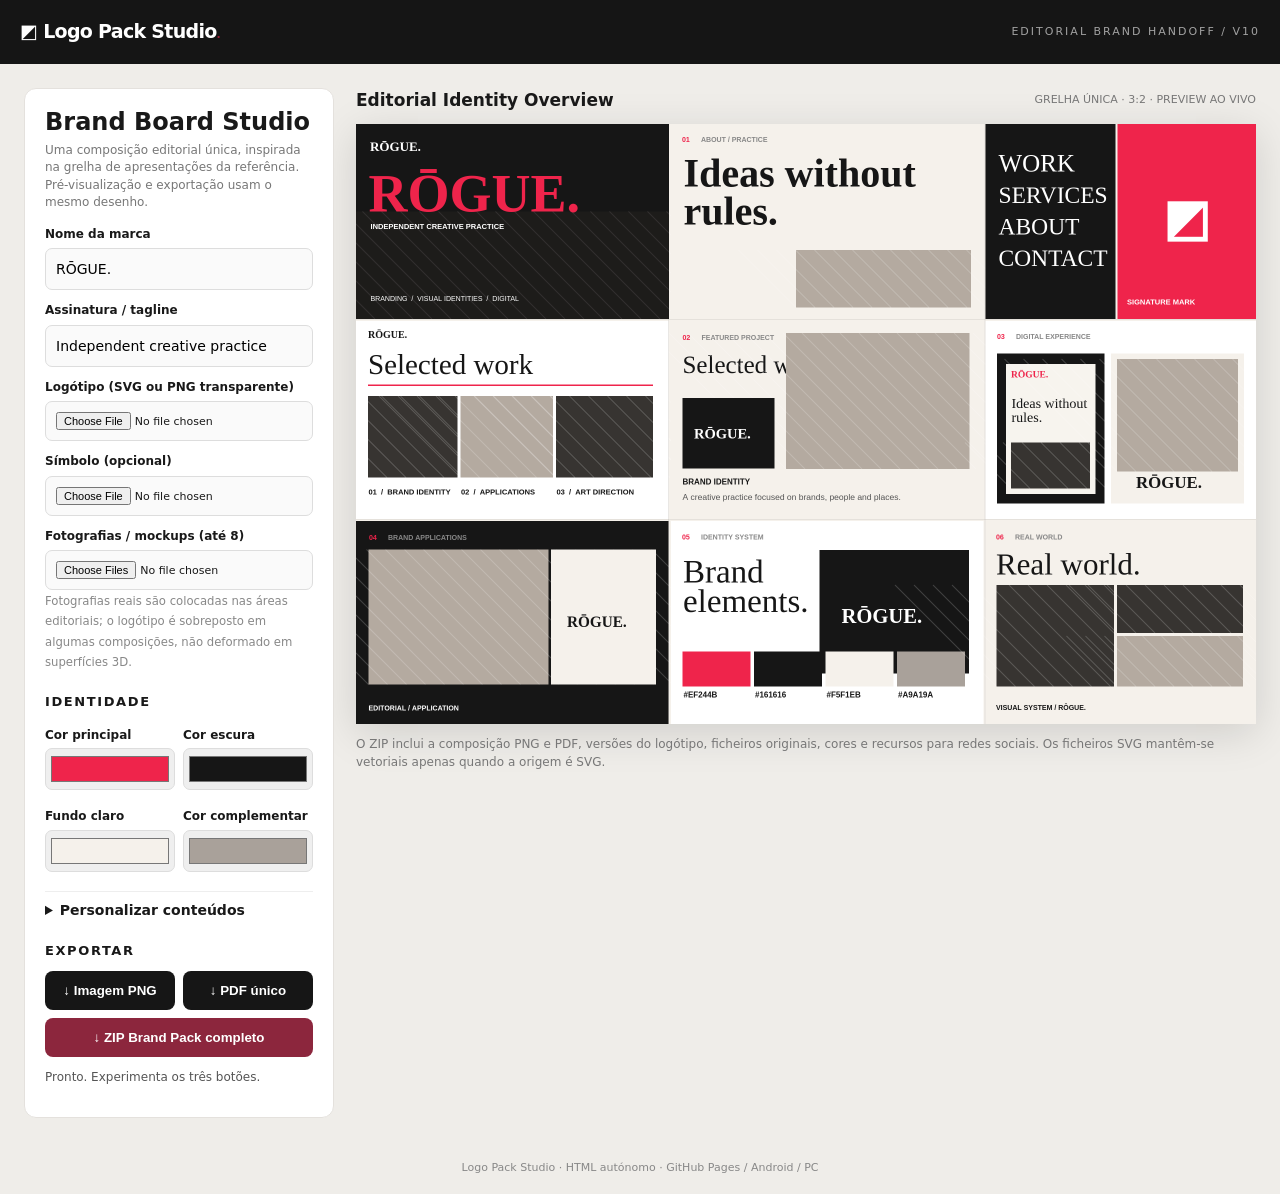
==== index.html @ f931da55 "Add files via upload" ====
<!doctype html><html lang="pt"><head><meta charset="utf-8"><meta name="viewport" content="width=device-width,initial-scale=1"><meta name="theme-color" content="#161616"><title>Logo Pack Studio — Editorial Brand Board</title><style>
:root{--accent:#ef244b;--paper:#f5f1eb;--ink:#161616}*{box-sizing:border-box}body{margin:0;background:#efede9;color:#191919;font:14px/1.45 system-ui,-apple-system,Segoe UI,sans-serif}header{background:#151515;color:#fff;padding:18px max(20px,calc((100vw - 1440px)/2));display:flex;align-items:center;justify-content:space-between;gap:10px}header strong{font-size:19px;letter-spacing:-.7px}header span{font-size:11px;opacity:.6;letter-spacing:2px}main{max-width:1440px;margin:auto;padding:24px;display:grid;grid-template-columns:310px minmax(0,1fr);gap:22px}aside{background:#fff;border:1px solid #e4e1dd;border-radius:12px;padding:20px;align-self:start;position:sticky;top:16px}h1{font-size:24px;line-height:1.1;margin:0 0 7px}h2{font-size:13px;text-transform:uppercase;letter-spacing:1.6px;margin:22px 0 10px}p{color:#777;margin:0 0 14px;font-size:12px}label{display:block;font-size:12px;font-weight:700;margin:12px 0 5px}input[type=text],select,input[type=file]{width:100%;padding:10px;border:1px solid #ddd;border-radius:7px;background:#fafafa;font:inherit}input[type=color]{height:42px;width:100%;padding:3px;border:1px solid #ddd;border-radius:7px}input[type=file]{font-size:11px}button{cursor:pointer;border:0;border-radius:8px;padding:12px 14px;background:#161616;color:#fff;font-weight:700}button:hover{opacity:.87}button:disabled{opacity:.45;cursor:wait}.actions{display:grid;grid-template-columns:1fr 1fr;gap:8px}.actions button:last-child{grid-column:span 2;background:#8c263d}.preview-top{display:flex;justify-content:space-between;align-items:center;margin-bottom:12px;gap:10px}.preview-top strong{font-size:17px}.preview-top span{font-size:11px;color:#777}.board-shell{background:white;box-shadow:0 9px 40px #0002;overflow:hidden}canvas{display:block;width:100%;height:auto}#status{min-height:28px;font-size:12px;margin-top:12px;color:#555}small{color:#888}details{border-top:1px solid #eee;margin-top:14px;padding-top:8px}summary{cursor:pointer;font-weight:700}.color-grid{display:grid;grid-template-columns:1fr 1fr;gap:8px}.color-grid label{margin-top:5px}.color-grid input{margin-top:4px}footer{padding:18px;text-align:center;color:#888;font-size:11px}@media(max-width:950px){main{display:block;padding:12px}aside{position:static;margin-bottom:18px}.preview-top{flex-wrap:wrap}header{padding:15px}}
</style></head><body><header><strong>◩ Logo Pack Studio<span style="color:#ef244b">.</span></strong><span>EDITORIAL BRAND HANDOFF / V10</span></header><main><aside><h1>Brand Board Studio</h1><p>Uma composição editorial única, inspirada na grelha de apresentações da referência. Pré-visualização e exportação usam o mesmo desenho.</p><label>Nome da marca</label><input id="brand" type="text" value="RŌGUE."><label>Assinatura / tagline</label><input id="tagline" type="text" value="Independent creative practice"><label>Logótipo (SVG ou PNG transparente)</label><input id="logo" type="file" accept="image/png,image/webp,image/jpeg,image/svg+xml"><label>Símbolo (opcional)</label><input id="symbol" type="file" accept="image/png,image/webp,image/jpeg,image/svg+xml"><label>Fotografias / mockups (até 8)</label><input id="photos" type="file" accept="image/*" multiple><small>Fotografias reais são colocadas nas áreas editoriais; o logótipo é sobreposto em algumas composições, não deformado em superfícies 3D.</small><h2>Identidade</h2><div class="color-grid"><label>Cor principal<input id="accent" type="color" value="#ef244b"></label><label>Cor escura<input id="dark" type="color" value="#161616"></label><label>Fundo claro<input id="light" type="color" value="#f5f1eb"></label><label>Cor complementar<input id="second" type="color" value="#a9a19a"></label></div><details><summary>Personalizar conteúdos</summary><label>Título editorial</label><input id="headline" type="text" value="Ideas without rules."><label>Descrição</label><input id="description" type="text" value="A creative practice focused on brands, people and places."><label>Projeto de destaque</label><input id="project" type="text" value="Selected work"><label>Formato da imagem</label><select id="resolution"><option value="2400">2400 × 1600 px</option><option value="3600">3600 × 2400 px</option><option value="1200">1200 × 800 px</option></select></details><h2>Exportar</h2><div class="actions"><button id="png">↓ Imagem PNG</button><button id="pdf">↓ PDF único</button><button id="zip">↓ ZIP Brand Pack completo</button></div><div id="status" role="status" aria-live="polite">Pronto. Experimenta os três botões.</div></aside><section><div class="preview-top"><strong>Editorial Identity Overview</strong><span>GRELHA ÚNICA · 3:2 · PREVIEW AO VIVO</span></div><div class="board-shell"><canvas id="board" width="1800" height="1200"></canvas></div><p style="margin-top:12px">O ZIP inclui a composição PNG e PDF, versões do logótipo, ficheiros originais, cores e recursos para redes sociais. Os ficheiros SVG mantêm-se vetoriais apenas quando a origem é SVG.</p></section></main><footer>Logo Pack Studio · HTML autónomo · GitHub Pages / Android / PC</footer><script>
'use strict';const $=id=>document.getElementById(id),c=$('board'),ctx=c.getContext('2d');let logo=null,symbol=null,photos=[],originalFiles={};let renderBusy=false;const W=1800,H=1200;const text=(s,x,y,size=24,color='#111',font='Arial',weight='normal',align='left')=>{ctx.fillStyle=color;ctx.textAlign=align;ctx.font=`${weight} ${size}px ${font}`;ctx.fillText(String(s),x,y)};const rect=(x,y,w,h,color)=>{ctx.fillStyle=color;ctx.fillRect(x,y,w,h)};function imageContain(img,x,y,w,h,pad=0){if(!img)return;const r=Math.min((w-2*pad)/img.width,(h-2*pad)/img.height);const iw=img.width*r,ih=img.height*r;ctx.drawImage(img,x+(w-iw)/2,y+(h-ih)/2,iw,ih)}function imageCover(img,x,y,w,h){if(!img)return;ctx.save();ctx.beginPath();ctx.rect(x,y,w,h);ctx.clip();let r=Math.max(w/img.width,h/img.height),iw=img.width*r,ih=img.height*r;ctx.drawImage(img,x+(w-iw)/2,y+(h-ih)/2,iw,ih);ctx.restore()}function photo(n,x,y,w,h){let img=photos[n%Math.max(1,photos.length)];if(img){imageCover(img,x,y,w,h)}else{rect(x,y,w,h,n%2?'#b4aaa0':'#373431');ctx.strokeStyle='#ffffff30';ctx.lineWidth=2;for(let i=-h;i<w+h;i+=38){ctx.beginPath();ctx.moveTo(x+i,y);ctx.lineTo(x+i+h,y+h);ctx.stroke()}}}function wrap(s,x,y,max,sz,line=1.02,limit=3,color='#111',font='Georgia',weight='normal'){ctx.font=`${weight} ${sz}px ${font}`;let words=s.split(/\s+/),lines=[],cur='';for(let word of words){if(ctx.measureText(cur+' '+word).width>max&&cur){lines.push(cur);cur=word}else cur+=(cur?' ':'')+word}if(cur)lines.push(cur);lines.slice(0,limit).forEach((l,i)=>text(l,x,y+i*sz*line,sz,color,font,weight));return Math.min(limit,lines.length)*sz*line}function brandLogo(x,y,w,h,onDark=false){if(logo)imageContain(logo,x,y,w,h,10);else text($('brand').value||'BRAND.',x+18,y+h*.63,Math.min(76,w/6),onDark?'#fff':$('dark').value,'Georgia','bold')}function mark(x,y,w,h){if(symbol)imageContain(symbol,x,y,w,h,8);else if(logo)imageContain(logo,x,y,w,h,8);else text('◩',x+w/2,y+h*.7,100,'#fff','Georgia','bold','center')}function sectionTitle(n,label,x,y){text(n,x,y,14,$('accent').value,'Arial','bold');text(label,x+38,y,14,'#888','Arial','bold')}function render(){const a=$('accent').value,d=$('dark').value,l=$('light').value,b=$('brand').value||'BRAND',tag=$('tagline').value||'Creative practice';ctx.clearRect(0,0,W,H);rect(0,0,W,H,l);const gap=5; // 4 columns, 3 editorial bands
// HERO: black signature, editorial statement, dark navigation, accent symbol
rect(0,0,626,390,d);photo(0,0,175,626,215);rect(0,175,626,215,'#0007');text(b.toUpperCase(),28,54,26,'#fff','Georgia','bold');text(b.toUpperCase(),25,175,108,a,'Georgia','bold');text(tag.toUpperCase(),29,210,15,'#fff','Arial','bold');text('BRANDING  /  VISUAL IDENTITIES  /  DIGITAL',29,354,14,'#fff');rect(630,0,625,390,l);sectionTitle('01','ABOUT / PRACTICE',652,36);wrap($('headline').value,655,125,535,80,.95,3,d,'Georgia','bold');photo(1,880,252,350,115);rect(1259,0,260,390,d);text('WORK',1285,95,50,'#fff','Georgia');text('SERVICES',1285,158,47,'#fff','Georgia');text('ABOUT',1285,221,47,'#fff','Georgia');text('CONTACT',1285,284,47,'#fff','Georgia');rect(1523,0,277,390,a);mark(1550,58,222,235);text('SIGNATURE MARK',1542,361,15,'#fff','Arial','bold');
// mid left work overview
rect(0,394,625,396,'#fff');text(b.toUpperCase(),24,428,20,d,'Georgia','bold');text('Selected work',24,500,58,d,'Georgia');rect(24,521,570,3,a);photo(2,24,544,179,163);photo(3,209,544,185,163);photo(4,400,544,194,163);text('01  /  BRAND IDENTITY',25,741,15,d,'Arial','bold');text('02  /  APPLICATIONS',210,741,15,d,'Arial','bold');text('03  /  ART DIRECTION',401,741,15,d,'Arial','bold');
rect(630,394,625,396,l);sectionTitle('02','FEATURED PROJECT',653,432);text($('project').value,653,498,50,d,'Georgia');photo(5,860,418,367,272);rect(653,548,184,141,d);brandLogo(658,567,174,98,true);text('BRAND IDENTITY',653,721,16,d,'Arial','bold');wrap($('description').value,653,752,558,17,1.2,2,'#555','Arial');
rect(1259,394,541,396,'#fff');sectionTitle('03','DIGITAL EXPERIENCE',1282,430);rect(1282,459,215,300,d);rect(1300,480,179,260,'#f7f4ee');text(b,1310,507,19,a,'Georgia','bold');wrap($('headline').value,1311,568,158,28,1,3,d,'Georgia');photo(6,1310,637,158,92);rect(1510,459,266,300,l);photo(7,1522,470,242,225);brandLogo(1542,704,202,38);
// bottom 3 tiles
rect(0,794,625,406,d);sectionTitle('04','BRAND APPLICATIONS',26,832);photo(1,25,851,360,270);rect(390,851,210,270,l);brandLogo(404,915,183,145);text('EDITORIAL / APPLICATION',25,1173,14,'#fff','Arial','bold');
rect(630,794,625,406,'#fff');sectionTitle('05','IDENTITY SYSTEM',652,831);text('Brand',654,917,66,d,'Georgia');text('elements.',654,976,66,d,'Georgia');rect(927,852,299,247,d);brandLogo(953,910,247,140,true);const cs=[a,d,l,$('second').value];cs.forEach((v,i)=>{rect(653+i*143,1055,136,70,v);text(v.toUpperCase(),655+i*143,1147,16,d,'Arial','bold')});
rect(1259,794,541,406,l);sectionTitle('06','REAL WORLD',1280,831);text('Real world.',1280,901,62,d,'Georgia');photo(0,1281,922,235,203);photo(2,1522,922,252,96);photo(3,1522,1024,252,101);text('VISUAL SYSTEM / '+b.toUpperCase(),1280,1172,14,d,'Arial','bold');
// editorial hairlines
ctx.strokeStyle='#0002';ctx.lineWidth=1;[625,1258].forEach(x=>{ctx.beginPath();ctx.moveTo(x,0);ctx.lineTo(x,H);ctx.stroke()});[391,791].forEach(y=>{ctx.beginPath();ctx.moveTo(0,y);ctx.lineTo(W,y);ctx.stroke()})}
function setStatus(s){$('status').textContent=s}function dataURLBytes(url){let raw=atob(url.split(',')[1]),out=new Uint8Array(raw.length);for(let i=0;i<raw.length;i++)out[i]=raw.charCodeAt(i);return out}function bytesToBlob(bytes,type){return new Blob([bytes],{type})}function save(blob,name){let url=URL.createObjectURL(blob),a=document.createElement('a');a.href=url;a.download=name;document.body.appendChild(a);a.click();a.remove();setTimeout(()=>URL.revokeObjectURL(url),5000)}function slug(){return ($('brand').value||'brand').normalize('NFKD').replace(/[^a-z0-9]+/gi,'-').replace(/^-|-$/g,'')||'brand'}async function imageBytes(width=2400,type='image/png'){const oldw=c.width,oldh=c.height;c.width=width;c.height=Math.round(width*2/3);ctx.setTransform(c.width/W,0,0,c.height/H,0,0);render();let blob=await new Promise((ok,fail)=>c.toBlob(b=>b?ok(b):fail(new Error('Canvas não conseguiu gerar imagem')),type,.94));c.width=oldw;c.height=oldh;ctx.setTransform(1,0,0,1,0,0);render();return new Uint8Array(await blob.arrayBuffer())}function concat(...parts){let total=parts.reduce((s,p)=>s+p.length,0),b=new Uint8Array(total),at=0;parts.forEach(p=>{b.set(p,at);at+=p.length});return b}const enc=new TextEncoder();function ascii(s){return enc.encode(s)}function pdfFromJpeg(jpg,width,height){const objects=[];objects.push(ascii('<< /Type /Catalog /Pages 2 0 R >>'));objects.push(ascii('<< /Type /Pages /Kids [3 0 R] /Count 1 >>'));objects.push(ascii(`<< /Type /Page /Parent 2 0 R /MediaBox [0 0 900 600] /Resources << /XObject << /Im0 4 0 R >> >> /Contents 5 0 R >>`));objects.push(concat(ascii(`<< /Type /XObject /Subtype /Image /Width ${width} /Height ${height} /ColorSpace /DeviceRGB /BitsPerComponent 8 /Filter /DCTDecode /Length ${jpg.length} >>\nstream\n`),jpg,ascii('\nendstream')));const cmd=ascii('q 900 0 0 600 0 0 cm /Im0 Do Q');objects.push(concat(ascii(`<< /Length ${cmd.length} >>\nstream\n`),cmd,ascii('\nendstream')));let out=[ascii('%PDF-1.4\n')],offset=[0],size=out[0].length;objects.forEach((o,i)=>{offset.push(size);let block=concat(ascii(`${i+1} 0 obj\n`),o,ascii('\nendobj\n'));out.push(block);size+=block.length});let xref=size,rows=['xref\n0 6\n0000000000 65535 f \n'];for(let i=1;i<=5;i++)rows.push(String(offset[i]).padStart(10,'0')+' 00000 n \n');out.push(ascii(rows.join('')+`trailer\n<< /Size 6 /Root 1 0 R >>\nstartxref\n${xref}\n%%EOF`));return concat(...out)}function u16(n){return new Uint8Array([n&255,(n>>>8)&255])}function u32(n){return new Uint8Array([n&255,(n>>>8)&255,(n>>>16)&255,(n>>>24)&255])}let crcTable=(()=>{let t=[];for(let n=0;n<256;n++){let c=n;for(let k=0;k<8;k++)c=c&1?0xedb88320^(c>>>1):c>>>1;t.push(c>>>0)}return t})();function crc32(b){let c=0xffffffff;for(let x of b)c=crcTable[(c^x)&255]^(c>>>8);return(c^0xffffffff)>>>0}function zipFiles(files){let local=[],central=[],pos=0;for(let [name,bytes] of files){let n=ascii(name),crc=crc32(bytes),hdr=concat(u32(0x04034b50),u16(20),u16(0x800),u16(0),u16(0),u16(0),u32(crc),u32(bytes.length),u32(bytes.length),u16(n.length),u16(0),n,bytes);local.push(hdr);central.push(concat(u32(0x02014b50),u16(20),u16(20),u16(0x800),u16(0),u16(0),u16(0),u32(crc),u32(bytes.length),u32(bytes.length),u16(n.length),u16(0),u16(0),u16(0),u16(0),u32(0),u32(pos),n));pos+=hdr.length}let cd=concat(...central);return concat(...local,cd,u32(0x06054b50),u16(0),u16(0),u16(files.length),u16(files.length),u32(cd.length),u32(pos),u16(0))}function imgLoad(file){return new Promise((ok,fail)=>{let url=URL.createObjectURL(file),im=new Image;im.onload=()=>{URL.revokeObjectURL(url);ok(im)};im.onerror=()=>{URL.revokeObjectURL(url);fail(new Error('Imagem inválida: '+file.name))};im.src=url})}function coloredLogo(img,color,bg,size=1024){let cv=document.createElement('canvas');cv.width=cv.height=size;let x=cv.getContext('2d');if(bg){x.fillStyle=bg;x.fillRect(0,0,size,size)}if(img){let r=Math.min(860/img.width,860/img.height);x.drawImage(img,(size-img.width*r)/2,(size-img.height*r)/2,img.width*r,img.height*r);if(color){x.globalCompositeOperation='source-in';x.fillStyle=color;x.fillRect(0,0,size,size);x.globalCompositeOperation='source-over'}}return dataURLBytes(cv.toDataURL('image/png'))}async function exportAction(which){const btn=$(which);btn.disabled=true;setStatus('A gerar '+which.toUpperCase()+'…');try{const width=Number($('resolution').value),png=await imageBytes(width),base=slug();if(which==='png'){save(bytesToBlob(png,'image/png'),base+'-brand-board.png')}else{const jpg=await imageBytes(width,'image/jpeg'),pdf=pdfFromJpeg(jpg,width,Math.round(width*2/3));if(which==='pdf')save(bytesToBlob(pdf,'application/pdf'),base+'-brand-board.pdf');else{let files=[[base+'/01_Brand_Board/'+base+'-brand-board.png',png],[base+'/01_Brand_Board/'+base+'-brand-board.pdf',pdf]];const palette={brand:$('brand').value,tagline:$('tagline').value,colors:{primary:$('accent').value,dark:$('dark').value,light:$('light').value,secondary:$('second').value}};files.push([base+'/02_Brand_Colors/palette.json',ascii(JSON.stringify(palette,null,2))]);files.push([base+'/README.txt',ascii('Logo Pack Studio - Editorial Brand Pack\nBrand Board PNG e PDF de pagina unica.\nSVG original incluido apenas quando fornecido.\nVariantes monocromaticas sao rasterizadas; use SVG transparente para melhores resultados.\n')]);for(let [key,file] of Object.entries(originalFiles)){if(key==='photos'){for(let i=0;i<file.length;i++)files.push([base+'/05_Photography/'+String(i+1).padStart(2,'0')+'-'+file[i].name,new Uint8Array(await file[i].arrayBuffer())])}else if(file)files.push([base+'/03_Original_Assets/'+key+'-'+file.name,new Uint8Array(await file.arrayBuffer())])}if(logo){files.push([base+'/04_Logo_Variations/logo-black-on-white.png',coloredLogo(logo,'#000000','#ffffff')]);files.push([base+'/04_Logo_Variations/logo-white-on-black.png',coloredLogo(logo,'#ffffff','#000000')]);files.push([base+'/04_Logo_Variations/logo-brand-color.png',coloredLogo(logo,$('accent').value,null)]);let cv=document.createElement('canvas');cv.width=cv.height=512;let x=cv.getContext('2d');x.fillStyle=$('accent').value;x.fillRect(0,0,512,512);let im=symbol||logo;let r=Math.min(370/im.width,370/im.height);x.drawImage(im,(512-im.width*r)/2,(512-im.height*r)/2,im.width*r,im.height*r);files.push([base+'/06_Social_Media/avatar-512.png',dataURLBytes(cv.toDataURL('image/png'))])}save(bytesToBlob(zipFiles(files),'application/zip'),base+'-complete-brand-pack.zip')}}setStatus('Exportação concluída: '+which.toUpperCase()+'. Verifica a pasta Transferências.')}catch(e){console.error(e);setStatus('Erro na exportação: '+e.message)}finally{btn.disabled=false}}
['brand','tagline','accent','dark','light','second','headline','description','project'].forEach(id=>$(id).addEventListener('input',render));$('logo').onchange=async e=>{try{let f=e.target.files[0];originalFiles.logo=f;logo=f?await imgLoad(f):null;render()}catch(err){setStatus(err.message)}};$('symbol').onchange=async e=>{try{let f=e.target.files[0];originalFiles.symbol=f;symbol=f?await imgLoad(f):null;render()}catch(err){setStatus(err.message)}};$('photos').onchange=async e=>{try{let f=Array.from(e.target.files).slice(0,8);originalFiles.photos=f;photos=await Promise.all(f.map(imgLoad));render()}catch(err){setStatus(err.message)}};['png','pdf','zip'].forEach(x=>$(x).onclick=()=>exportAction(x));render();
</script></body></html>
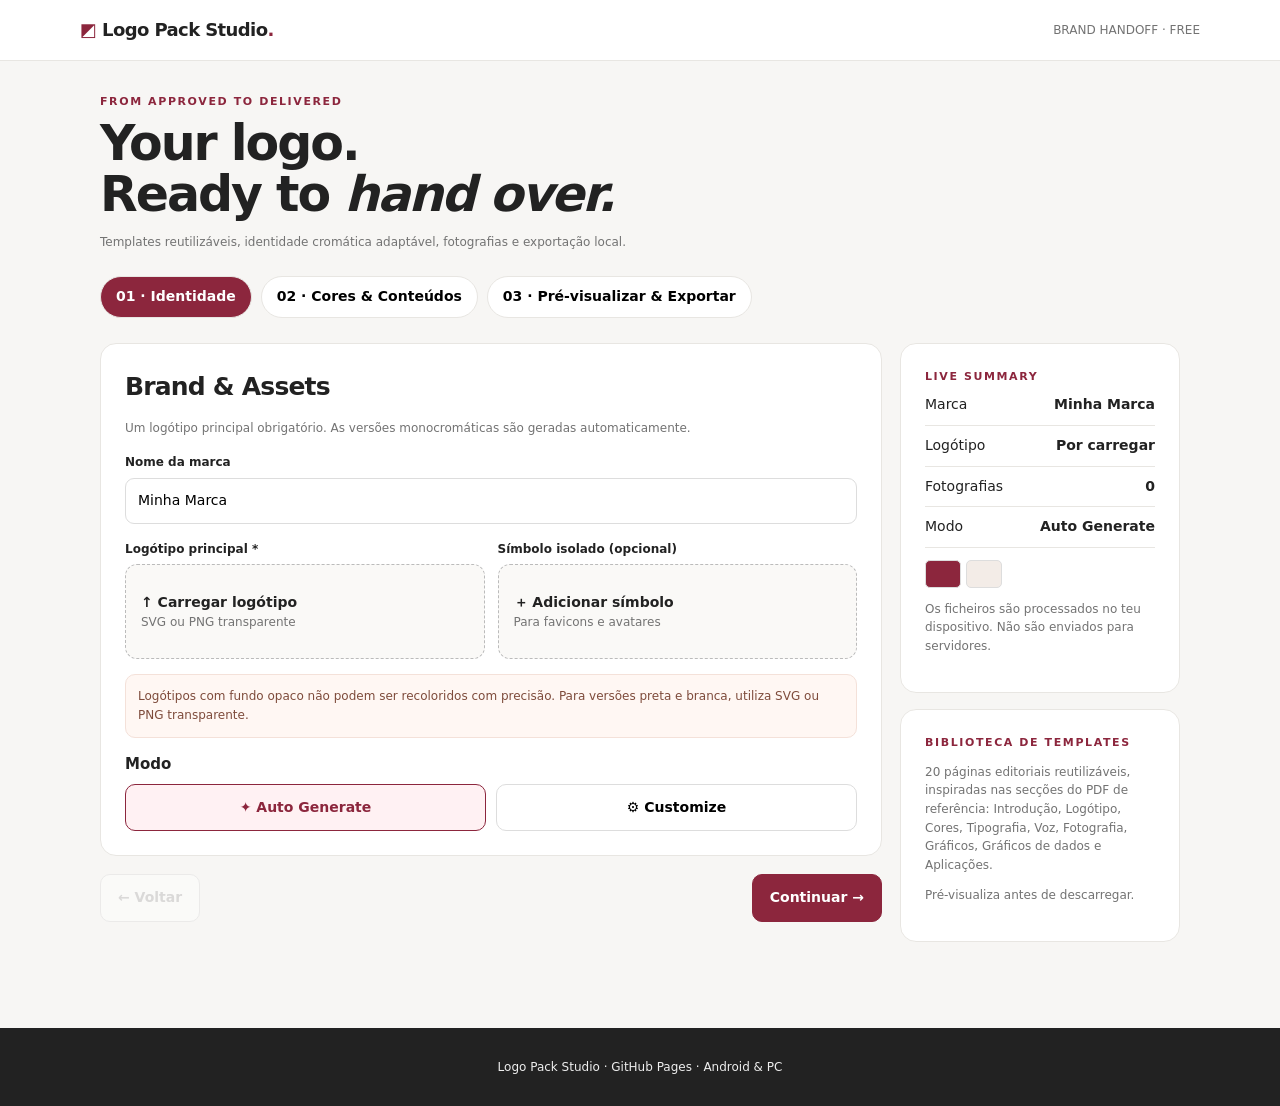
==== commit 45110c7a: "Add files via upload" ====
--- a/index.html
+++ b/index.html
@@ -1,19 +1,7 @@
-<!doctype html><html lang="pt"><head><meta charset="utf-8"><meta name="viewport" content="width=device-width,initial-scale=1"><meta name="theme-color" content="#161616"><title>Logo Pack Studio — Editorial Brand Board</title><style>
-:root{--accent:#ef244b;--paper:#f5f1eb;--ink:#161616}*{box-sizing:border-box}body{margin:0;background:#efede9;color:#191919;font:14px/1.45 system-ui,-apple-system,Segoe UI,sans-serif}header{background:#151515;color:#fff;padding:18px max(20px,calc((100vw - 1440px)/2));display:flex;align-items:center;justify-content:space-between;gap:10px}header strong{font-size:19px;letter-spacing:-.7px}header span{font-size:11px;opacity:.6;letter-spacing:2px}main{max-width:1440px;margin:auto;padding:24px;display:grid;grid-template-columns:310px minmax(0,1fr);gap:22px}aside{background:#fff;border:1px solid #e4e1dd;border-radius:12px;padding:20px;align-self:start;position:sticky;top:16px}h1{font-size:24px;line-height:1.1;margin:0 0 7px}h2{font-size:13px;text-transform:uppercase;letter-spacing:1.6px;margin:22px 0 10px}p{color:#777;margin:0 0 14px;font-size:12px}label{display:block;font-size:12px;font-weight:700;margin:12px 0 5px}input[type=text],select,input[type=file]{width:100%;padding:10px;border:1px solid #ddd;border-radius:7px;background:#fafafa;font:inherit}input[type=color]{height:42px;width:100%;padding:3px;border:1px solid #ddd;border-radius:7px}input[type=file]{font-size:11px}button{cursor:pointer;border:0;border-radius:8px;padding:12px 14px;background:#161616;color:#fff;font-weight:700}button:hover{opacity:.87}button:disabled{opacity:.45;cursor:wait}.actions{display:grid;grid-template-columns:1fr 1fr;gap:8px}.actions button:last-child{grid-column:span 2;background:#8c263d}.preview-top{display:flex;justify-content:space-between;align-items:center;margin-bottom:12px;gap:10px}.preview-top strong{font-size:17px}.preview-top span{font-size:11px;color:#777}.board-shell{background:white;box-shadow:0 9px 40px #0002;overflow:hidden}canvas{display:block;width:100%;height:auto}#status{min-height:28px;font-size:12px;margin-top:12px;color:#555}small{color:#888}details{border-top:1px solid #eee;margin-top:14px;padding-top:8px}summary{cursor:pointer;font-weight:700}.color-grid{display:grid;grid-template-columns:1fr 1fr;gap:8px}.color-grid label{margin-top:5px}.color-grid input{margin-top:4px}footer{padding:18px;text-align:center;color:#888;font-size:11px}@media(max-width:950px){main{display:block;padding:12px}aside{position:static;margin-bottom:18px}.preview-top{flex-wrap:wrap}header{padding:15px}}
-</style></head><body><header><strong>◩ Logo Pack Studio<span style="color:#ef244b">.</span></strong><span>EDITORIAL BRAND HANDOFF / V10</span></header><main><aside><h1>Brand Board Studio</h1><p>Uma composição editorial única, inspirada na grelha de apresentações da referência. Pré-visualização e exportação usam o mesmo desenho.</p><label>Nome da marca</label><input id="brand" type="text" value="RŌGUE."><label>Assinatura / tagline</label><input id="tagline" type="text" value="Independent creative practice"><label>Logótipo (SVG ou PNG transparente)</label><input id="logo" type="file" accept="image/png,image/webp,image/jpeg,image/svg+xml"><label>Símbolo (opcional)</label><input id="symbol" type="file" accept="image/png,image/webp,image/jpeg,image/svg+xml"><label>Fotografias / mockups (até 8)</label><input id="photos" type="file" accept="image/*" multiple><small>Fotografias reais são colocadas nas áreas editoriais; o logótipo é sobreposto em algumas composições, não deformado em superfícies 3D.</small><h2>Identidade</h2><div class="color-grid"><label>Cor principal<input id="accent" type="color" value="#ef244b"></label><label>Cor escura<input id="dark" type="color" value="#161616"></label><label>Fundo claro<input id="light" type="color" value="#f5f1eb"></label><label>Cor complementar<input id="second" type="color" value="#a9a19a"></label></div><details><summary>Personalizar conteúdos</summary><label>Título editorial</label><input id="headline" type="text" value="Ideas without rules."><label>Descrição</label><input id="description" type="text" value="A creative practice focused on brands, people and places."><label>Projeto de destaque</label><input id="project" type="text" value="Selected work"><label>Formato da imagem</label><select id="resolution"><option value="2400">2400 × 1600 px</option><option value="3600">3600 × 2400 px</option><option value="1200">1200 × 800 px</option></select></details><h2>Exportar</h2><div class="actions"><button id="png">↓ Imagem PNG</button><button id="pdf">↓ PDF único</button><button id="zip">↓ ZIP Brand Pack completo</button></div><div id="status" role="status" aria-live="polite">Pronto. Experimenta os três botões.</div></aside><section><div class="preview-top"><strong>Editorial Identity Overview</strong><span>GRELHA ÚNICA · 3:2 · PREVIEW AO VIVO</span></div><div class="board-shell"><canvas id="board" width="1800" height="1200"></canvas></div><p style="margin-top:12px">O ZIP inclui a composição PNG e PDF, versões do logótipo, ficheiros originais, cores e recursos para redes sociais. Os ficheiros SVG mantêm-se vetoriais apenas quando a origem é SVG.</p></section></main><footer>Logo Pack Studio · HTML autónomo · GitHub Pages / Android / PC</footer><script>
-'use strict';const $=id=>document.getElementById(id),c=$('board'),ctx=c.getContext('2d');let logo=null,symbol=null,photos=[],originalFiles={};let renderBusy=false;const W=1800,H=1200;const text=(s,x,y,size=24,color='#111',font='Arial',weight='normal',align='left')=>{ctx.fillStyle=color;ctx.textAlign=align;ctx.font=`${weight} ${size}px ${font}`;ctx.fillText(String(s),x,y)};const rect=(x,y,w,h,color)=>{ctx.fillStyle=color;ctx.fillRect(x,y,w,h)};function imageContain(img,x,y,w,h,pad=0){if(!img)return;const r=Math.min((w-2*pad)/img.width,(h-2*pad)/img.height);const iw=img.width*r,ih=img.height*r;ctx.drawImage(img,x+(w-iw)/2,y+(h-ih)/2,iw,ih)}function imageCover(img,x,y,w,h){if(!img)return;ctx.save();ctx.beginPath();ctx.rect(x,y,w,h);ctx.clip();let r=Math.max(w/img.width,h/img.height),iw=img.width*r,ih=img.height*r;ctx.drawImage(img,x+(w-iw)/2,y+(h-ih)/2,iw,ih);ctx.restore()}function photo(n,x,y,w,h){let img=photos[n%Math.max(1,photos.length)];if(img){imageCover(img,x,y,w,h)}else{rect(x,y,w,h,n%2?'#b4aaa0':'#373431');ctx.strokeStyle='#ffffff30';ctx.lineWidth=2;for(let i=-h;i<w+h;i+=38){ctx.beginPath();ctx.moveTo(x+i,y);ctx.lineTo(x+i+h,y+h);ctx.stroke()}}}function wrap(s,x,y,max,sz,line=1.02,limit=3,color='#111',font='Georgia',weight='normal'){ctx.font=`${weight} ${sz}px ${font}`;let words=s.split(/\s+/),lines=[],cur='';for(let word of words){if(ctx.measureText(cur+' '+word).width>max&&cur){lines.push(cur);cur=word}else cur+=(cur?' ':'')+word}if(cur)lines.push(cur);lines.slice(0,limit).forEach((l,i)=>text(l,x,y+i*sz*line,sz,color,font,weight));return Math.min(limit,lines.length)*sz*line}function brandLogo(x,y,w,h,onDark=false){if(logo)imageContain(logo,x,y,w,h,10);else text($('brand').value||'BRAND.',x+18,y+h*.63,Math.min(76,w/6),onDark?'#fff':$('dark').value,'Georgia','bold')}function mark(x,y,w,h){if(symbol)imageContain(symbol,x,y,w,h,8);else if(logo)imageContain(logo,x,y,w,h,8);else text('◩',x+w/2,y+h*.7,100,'#fff','Georgia','bold','center')}function sectionTitle(n,label,x,y){text(n,x,y,14,$('accent').value,'Arial','bold');text(label,x+38,y,14,'#888','Arial','bold')}function render(){const a=$('accent').value,d=$('dark').value,l=$('light').value,b=$('brand').value||'BRAND',tag=$('tagline').value||'Creative practice';ctx.clearRect(0,0,W,H);rect(0,0,W,H,l);const gap=5; // 4 columns, 3 editorial bands
-// HERO: black signature, editorial statement, dark navigation, accent symbol
-rect(0,0,626,390,d);photo(0,0,175,626,215);rect(0,175,626,215,'#0007');text(b.toUpperCase(),28,54,26,'#fff','Georgia','bold');text(b.toUpperCase(),25,175,108,a,'Georgia','bold');text(tag.toUpperCase(),29,210,15,'#fff','Arial','bold');text('BRANDING  /  VISUAL IDENTITIES  /  DIGITAL',29,354,14,'#fff');rect(630,0,625,390,l);sectionTitle('01','ABOUT / PRACTICE',652,36);wrap($('headline').value,655,125,535,80,.95,3,d,'Georgia','bold');photo(1,880,252,350,115);rect(1259,0,260,390,d);text('WORK',1285,95,50,'#fff','Georgia');text('SERVICES',1285,158,47,'#fff','Georgia');text('ABOUT',1285,221,47,'#fff','Georgia');text('CONTACT',1285,284,47,'#fff','Georgia');rect(1523,0,277,390,a);mark(1550,58,222,235);text('SIGNATURE MARK',1542,361,15,'#fff','Arial','bold');
-// mid left work overview
-rect(0,394,625,396,'#fff');text(b.toUpperCase(),24,428,20,d,'Georgia','bold');text('Selected work',24,500,58,d,'Georgia');rect(24,521,570,3,a);photo(2,24,544,179,163);photo(3,209,544,185,163);photo(4,400,544,194,163);text('01  /  BRAND IDENTITY',25,741,15,d,'Arial','bold');text('02  /  APPLICATIONS',210,741,15,d,'Arial','bold');text('03  /  ART DIRECTION',401,741,15,d,'Arial','bold');
-rect(630,394,625,396,l);sectionTitle('02','FEATURED PROJECT',653,432);text($('project').value,653,498,50,d,'Georgia');photo(5,860,418,367,272);rect(653,548,184,141,d);brandLogo(658,567,174,98,true);text('BRAND IDENTITY',653,721,16,d,'Arial','bold');wrap($('description').value,653,752,558,17,1.2,2,'#555','Arial');
-rect(1259,394,541,396,'#fff');sectionTitle('03','DIGITAL EXPERIENCE',1282,430);rect(1282,459,215,300,d);rect(1300,480,179,260,'#f7f4ee');text(b,1310,507,19,a,'Georgia','bold');wrap($('headline').value,1311,568,158,28,1,3,d,'Georgia');photo(6,1310,637,158,92);rect(1510,459,266,300,l);photo(7,1522,470,242,225);brandLogo(1542,704,202,38);
-// bottom 3 tiles
-rect(0,794,625,406,d);sectionTitle('04','BRAND APPLICATIONS',26,832);photo(1,25,851,360,270);rect(390,851,210,270,l);brandLogo(404,915,183,145);text('EDITORIAL / APPLICATION',25,1173,14,'#fff','Arial','bold');
-rect(630,794,625,406,'#fff');sectionTitle('05','IDENTITY SYSTEM',652,831);text('Brand',654,917,66,d,'Georgia');text('elements.',654,976,66,d,'Georgia');rect(927,852,299,247,d);brandLogo(953,910,247,140,true);const cs=[a,d,l,$('second').value];cs.forEach((v,i)=>{rect(653+i*143,1055,136,70,v);text(v.toUpperCase(),655+i*143,1147,16,d,'Arial','bold')});
-rect(1259,794,541,406,l);sectionTitle('06','REAL WORLD',1280,831);text('Real world.',1280,901,62,d,'Georgia');photo(0,1281,922,235,203);photo(2,1522,922,252,96);photo(3,1522,1024,252,101);text('VISUAL SYSTEM / '+b.toUpperCase(),1280,1172,14,d,'Arial','bold');
-// editorial hairlines
-ctx.strokeStyle='#0002';ctx.lineWidth=1;[625,1258].forEach(x=>{ctx.beginPath();ctx.moveTo(x,0);ctx.lineTo(x,H);ctx.stroke()});[391,791].forEach(y=>{ctx.beginPath();ctx.moveTo(0,y);ctx.lineTo(W,y);ctx.stroke()})}
-function setStatus(s){$('status').textContent=s}function dataURLBytes(url){let raw=atob(url.split(',')[1]),out=new Uint8Array(raw.length);for(let i=0;i<raw.length;i++)out[i]=raw.charCodeAt(i);return out}function bytesToBlob(bytes,type){return new Blob([bytes],{type})}function save(blob,name){let url=URL.createObjectURL(blob),a=document.createElement('a');a.href=url;a.download=name;document.body.appendChild(a);a.click();a.remove();setTimeout(()=>URL.revokeObjectURL(url),5000)}function slug(){return ($('brand').value||'brand').normalize('NFKD').replace(/[^a-z0-9]+/gi,'-').replace(/^-|-$/g,'')||'brand'}async function imageBytes(width=2400,type='image/png'){const oldw=c.width,oldh=c.height;c.width=width;c.height=Math.round(width*2/3);ctx.setTransform(c.width/W,0,0,c.height/H,0,0);render();let blob=await new Promise((ok,fail)=>c.toBlob(b=>b?ok(b):fail(new Error('Canvas não conseguiu gerar imagem')),type,.94));c.width=oldw;c.height=oldh;ctx.setTransform(1,0,0,1,0,0);render();return new Uint8Array(await blob.arrayBuffer())}function concat(...parts){let total=parts.reduce((s,p)=>s+p.length,0),b=new Uint8Array(total),at=0;parts.forEach(p=>{b.set(p,at);at+=p.length});return b}const enc=new TextEncoder();function ascii(s){return enc.encode(s)}function pdfFromJpeg(jpg,width,height){const objects=[];objects.push(ascii('<< /Type /Catalog /Pages 2 0 R >>'));objects.push(ascii('<< /Type /Pages /Kids [3 0 R] /Count 1 >>'));objects.push(ascii(`<< /Type /Page /Parent 2 0 R /MediaBox [0 0 900 600] /Resources << /XObject << /Im0 4 0 R >> >> /Contents 5 0 R >>`));objects.push(concat(ascii(`<< /Type /XObject /Subtype /Image /Width ${width} /Height ${height} /ColorSpace /DeviceRGB /BitsPerComponent 8 /Filter /DCTDecode /Length ${jpg.length} >>\nstream\n`),jpg,ascii('\nendstream')));const cmd=ascii('q 900 0 0 600 0 0 cm /Im0 Do Q');objects.push(concat(ascii(`<< /Length ${cmd.length} >>\nstream\n`),cmd,ascii('\nendstream')));let out=[ascii('%PDF-1.4\n')],offset=[0],size=out[0].length;objects.forEach((o,i)=>{offset.push(size);let block=concat(ascii(`${i+1} 0 obj\n`),o,ascii('\nendobj\n'));out.push(block);size+=block.length});let xref=size,rows=['xref\n0 6\n0000000000 65535 f \n'];for(let i=1;i<=5;i++)rows.push(String(offset[i]).padStart(10,'0')+' 00000 n \n');out.push(ascii(rows.join('')+`trailer\n<< /Size 6 /Root 1 0 R >>\nstartxref\n${xref}\n%%EOF`));return concat(...out)}function u16(n){return new Uint8Array([n&255,(n>>>8)&255])}function u32(n){return new Uint8Array([n&255,(n>>>8)&255,(n>>>16)&255,(n>>>24)&255])}let crcTable=(()=>{let t=[];for(let n=0;n<256;n++){let c=n;for(let k=0;k<8;k++)c=c&1?0xedb88320^(c>>>1):c>>>1;t.push(c>>>0)}return t})();function crc32(b){let c=0xffffffff;for(let x of b)c=crcTable[(c^x)&255]^(c>>>8);return(c^0xffffffff)>>>0}function zipFiles(files){let local=[],central=[],pos=0;for(let [name,bytes] of files){let n=ascii(name),crc=crc32(bytes),hdr=concat(u32(0x04034b50),u16(20),u16(0x800),u16(0),u16(0),u16(0),u32(crc),u32(bytes.length),u32(bytes.length),u16(n.length),u16(0),n,bytes);local.push(hdr);central.push(concat(u32(0x02014b50),u16(20),u16(20),u16(0x800),u16(0),u16(0),u16(0),u32(crc),u32(bytes.length),u32(bytes.length),u16(n.length),u16(0),u16(0),u16(0),u16(0),u32(0),u32(pos),n));pos+=hdr.length}let cd=concat(...central);return concat(...local,cd,u32(0x06054b50),u16(0),u16(0),u16(files.length),u16(files.length),u32(cd.length),u32(pos),u16(0))}function imgLoad(file){return new Promise((ok,fail)=>{let url=URL.createObjectURL(file),im=new Image;im.onload=()=>{URL.revokeObjectURL(url);ok(im)};im.onerror=()=>{URL.revokeObjectURL(url);fail(new Error('Imagem inválida: '+file.name))};im.src=url})}function coloredLogo(img,color,bg,size=1024){let cv=document.createElement('canvas');cv.width=cv.height=size;let x=cv.getContext('2d');if(bg){x.fillStyle=bg;x.fillRect(0,0,size,size)}if(img){let r=Math.min(860/img.width,860/img.height);x.drawImage(img,(size-img.width*r)/2,(size-img.height*r)/2,img.width*r,img.height*r);if(color){x.globalCompositeOperation='source-in';x.fillStyle=color;x.fillRect(0,0,size,size);x.globalCompositeOperation='source-over'}}return dataURLBytes(cv.toDataURL('image/png'))}async function exportAction(which){const btn=$(which);btn.disabled=true;setStatus('A gerar '+which.toUpperCase()+'…');try{const width=Number($('resolution').value),png=await imageBytes(width),base=slug();if(which==='png'){save(bytesToBlob(png,'image/png'),base+'-brand-board.png')}else{const jpg=await imageBytes(width,'image/jpeg'),pdf=pdfFromJpeg(jpg,width,Math.round(width*2/3));if(which==='pdf')save(bytesToBlob(pdf,'application/pdf'),base+'-brand-board.pdf');else{let files=[[base+'/01_Brand_Board/'+base+'-brand-board.png',png],[base+'/01_Brand_Board/'+base+'-brand-board.pdf',pdf]];const palette={brand:$('brand').value,tagline:$('tagline').value,colors:{primary:$('accent').value,dark:$('dark').value,light:$('light').value,secondary:$('second').value}};files.push([base+'/02_Brand_Colors/palette.json',ascii(JSON.stringify(palette,null,2))]);files.push([base+'/README.txt',ascii('Logo Pack Studio - Editorial Brand Pack\nBrand Board PNG e PDF de pagina unica.\nSVG original incluido apenas quando fornecido.\nVariantes monocromaticas sao rasterizadas; use SVG transparente para melhores resultados.\n')]);for(let [key,file] of Object.entries(originalFiles)){if(key==='photos'){for(let i=0;i<file.length;i++)files.push([base+'/05_Photography/'+String(i+1).padStart(2,'0')+'-'+file[i].name,new Uint8Array(await file[i].arrayBuffer())])}else if(file)files.push([base+'/03_Original_Assets/'+key+'-'+file.name,new Uint8Array(await file.arrayBuffer())])}if(logo){files.push([base+'/04_Logo_Variations/logo-black-on-white.png',coloredLogo(logo,'#000000','#ffffff')]);files.push([base+'/04_Logo_Variations/logo-white-on-black.png',coloredLogo(logo,'#ffffff','#000000')]);files.push([base+'/04_Logo_Variations/logo-brand-color.png',coloredLogo(logo,$('accent').value,null)]);let cv=document.createElement('canvas');cv.width=cv.height=512;let x=cv.getContext('2d');x.fillStyle=$('accent').value;x.fillRect(0,0,512,512);let im=symbol||logo;let r=Math.min(370/im.width,370/im.height);x.drawImage(im,(512-im.width*r)/2,(512-im.height*r)/2,im.width*r,im.height*r);files.push([base+'/06_Social_Media/avatar-512.png',dataURLBytes(cv.toDataURL('image/png'))])}save(bytesToBlob(zipFiles(files),'application/zip'),base+'-complete-brand-pack.zip')}}setStatus('Exportação concluída: '+which.toUpperCase()+'. Verifica a pasta Transferências.')}catch(e){console.error(e);setStatus('Erro na exportação: '+e.message)}finally{btn.disabled=false}}
-['brand','tagline','accent','dark','light','second','headline','description','project'].forEach(id=>$(id).addEventListener('input',render));$('logo').onchange=async e=>{try{let f=e.target.files[0];originalFiles.logo=f;logo=f?await imgLoad(f):null;render()}catch(err){setStatus(err.message)}};$('symbol').onchange=async e=>{try{let f=e.target.files[0];originalFiles.symbol=f;symbol=f?await imgLoad(f):null;render()}catch(err){setStatus(err.message)}};$('photos').onchange=async e=>{try{let f=Array.from(e.target.files).slice(0,8);originalFiles.photos=f;photos=await Promise.all(f.map(imgLoad));render()}catch(err){setStatus(err.message)}};['png','pdf','zip'].forEach(x=>$(x).onclick=()=>exportAction(x));render();
-</script></body></html>
+<!doctype html><html lang="pt-PT"><head><meta charset="utf-8"><meta name="viewport" content="width=device-width,initial-scale=1"><meta name="theme-color" content="#8c263d"><link rel="manifest" href="manifest.webmanifest"><link rel="icon" href="icon.svg"><title>Logo Pack Studio · Brand Guidelines</title><style>
+:root{--a:#8c263d;--bg:#f7f6f4;--ink:#222;--muted:#737373;--line:#e8e6e2}*{box-sizing:border-box}body{margin:0;font:14px/1.55 Inter,system-ui,Arial,sans-serif;color:var(--ink);background:var(--bg)}button,input,textarea,select{font:inherit}button{cursor:pointer}button:disabled{opacity:.45;cursor:not-allowed}header{background:white;border-bottom:1px solid var(--line);padding:16px max(20px,calc((100vw - 1120px)/2));display:flex;justify-content:space-between;align-items:center}.logo{font-size:18px;font-weight:850;letter-spacing:-.6px}.logo span,.eyebrow{color:var(--a)}.eyebrow{font-size:11px;letter-spacing:1.6px;font-weight:800;text-transform:uppercase}.small{font-size:12px;color:var(--muted)}main{max-width:1120px;margin:auto;padding:32px 20px 70px}h1{font-size:clamp(30px,4.5vw,49px);letter-spacing:-2px;line-height:1.05;margin:8px 0}h2{font-size:25px;letter-spacing:-.8px;margin:0 0 6px}h3{font-size:15px;margin:0 0 8px}.steps{display:flex;gap:9px;flex-wrap:wrap;margin:25px 0}.steps button{border:1px solid var(--line);background:white;border-radius:24px;padding:9px 15px;font-weight:700}.steps button.active{background:var(--a);color:white}.layout{display:grid;grid-template-columns:minmax(0,1fr) 280px;gap:18px}.panel{background:white;border:1px solid var(--line);border-radius:16px;padding:24px;margin-bottom:16px}.aside{position:sticky;top:20px;align-self:start}.field{display:block;font-size:12px;font-weight:750;margin:16px 0 6px}input[type=text],textarea,select{width:100%;padding:11px 12px;border:1px solid #ddd;border-radius:9px;background:#fff}textarea{min-height:74px;resize:vertical}.two{display:grid;grid-template-columns:1fr 1fr;gap:13px}.upload{border:1px dashed #bbb;border-radius:12px;padding:15px;display:flex;gap:13px;align-items:center;cursor:pointer;background:#faf9f7;min-height:95px}.upload img{height:60px;width:80px;object-fit:contain}.upload input{display:none}.btn{padding:12px 17px;border-radius:10px;border:1px solid #ddd;background:white;font-weight:750}.btn.primary{background:var(--a);border-color:var(--a);color:white}.actions{display:flex;justify-content:space-between;gap:10px;flex-wrap:wrap;margin:18px 0}.hide{display:none!important}.notice{background:#fff7f3;border:1px solid #f4e1d9;border-radius:10px;padding:12px;font-size:12px;color:#7e4b3b;margin:15px 0}.colors{display:grid;grid-template-columns:repeat(2,1fr);gap:12px}.colorfield{display:flex;align-items:center;gap:9px;border:1px solid var(--line);padding:10px;border-radius:10px}.colorfield input[type=color]{height:43px;width:50px;border:0;background:transparent}.checkgrid{display:grid;grid-template-columns:1fr 1fr;gap:10px}.checkgrid label{border:1px solid var(--line);border-radius:10px;padding:10px;display:flex;gap:8px}.preview{display:grid;grid-template-columns:repeat(2,minmax(0,1fr));gap:12px}.preview button{border:1px solid #e7e4df;border-radius:10px;padding:8px;background:#faf9f7;text-align:left}.preview canvas{width:100%;display:block;aspect-ratio:.707;object-fit:contain;background:white;box-shadow:0 1px 4px #0001}.preview span{font-size:11px;color:#555;display:block;margin:5px 2px}.status{font-size:13px;color:var(--a);min-height:25px;white-space:pre-wrap}.summaryrow{display:flex;justify-content:space-between;border-bottom:1px solid var(--line);padding:9px 0;gap:10px}.summaryrow strong{max-width:60%;overflow-wrap:anywhere;text-align:right}.swatches{display:flex;gap:5px;margin-top:12px}.swatches div{width:36px;height:28px;border:1px solid #ddd;border-radius:5px}.progress{height:7px;background:#eee;border-radius:8px;overflow:hidden;margin:12px 0}.progress div{height:100%;background:var(--a);width:0;transition:width .2s}.selected{outline:2px solid var(--a)}.foot{padding:30px;text-align:center;background:#222;color:#eee;font-size:12px}.pager{display:flex;gap:12px;align-items:center;justify-content:center;margin:12px 0}.pager canvas{width:100%;max-width:760px;aspect-ratio:.707;box-shadow:0 5px 28px #0002;background:white}.pill{background:#f0efed;border-radius:8px;padding:3px 7px;font-size:11px}.mode{display:flex;gap:10px}.mode button{flex:1}.mode .chosen{border-color:var(--a);background:#fff1f3;color:var(--a)}@media(max-width:800px){.layout{grid-template-columns:1fr}.aside{position:static}}@media(max-width:540px){.panel{padding:16px}.two,.colors,.checkgrid,.preview{grid-template-columns:1fr}.steps button{font-size:11px;padding:8px 10px}.actions .btn{flex:1}}
+</style></head><body><header><div class="logo"><span>◩</span> Logo Pack Studio<span>.</span></div><div class="small">BRAND HANDOFF · FREE</div></header><main><div class="eyebrow">From approved to delivered</div><h1>Your logo.<br>Ready to <i>hand over.</i></h1><p class="small">Templates reutilizáveis, identidade cromática adaptável, fotografias e exportação local.</p><nav class="steps"><button data-step="1" class="active">01 · Identidade</button><button data-step="2">02 · Cores & Conteúdos</button><button data-step="3">03 · Pré-visualizar & Exportar</button></nav><div class="layout"><div>
+<section id="step1"><div class="panel"><h2>Brand & Assets</h2><p class="small">Um logótipo principal obrigatório. As versões monocromáticas são geradas automaticamente.</p><label class="field">Nome da marca</label><input id="brand" type="text" value="Minha Marca" maxlength="80"><div class="two"><div><label class="field">Logótipo principal *</label><label class="upload"><input id="logoFile" type="file" accept="image/svg+xml,image/png,image/jpeg,image/webp,.svg"><img id="logoThumb" alt="" style="display:none"><div><b>↑ Carregar logótipo</b><div class="small" id="logoName">SVG ou PNG transparente</div></div></label></div><div><label class="field">Símbolo isolado (opcional)</label><label class="upload"><input id="symbolFile" type="file" accept="image/svg+xml,image/png,image/jpeg,image/webp,.svg"><img id="symbolThumb" alt="" style="display:none"><div><b>＋ Adicionar símbolo</b><div class="small" id="symbolName">Para favicons e avatares</div></div></label></div></div><div class="notice">Logótipos com fundo opaco não podem ser recoloridos com precisão. Para versões preta e branca, utiliza SVG ou PNG transparente.</div><h3>Modo</h3><div class="mode"><button id="autoMode" class="btn chosen">✦ Auto Generate</button><button id="customMode" class="btn">⚙ Customize</button></div></div></section>
+<section id="step2" class="hide"><div class="panel"><h2>Colors & Identity</h2><p class="small">As cores são sugeridas a partir do logótipo. Podes alterá-las livremente.</p><div class="colors"><div><label class="field">Cor principal</label><div class="colorfield"><input type="color" id="primary" value="#8c263d"><input type="text" id="primaryHex" value="#8C263D"></div></div><div><label class="field">Cor secundária</label><div class="colorfield"><input type="color" id="secondary" value="#f3ece7"><input type="text" id="secondaryHex" value="#F3ECE7"></div></div><div><label class="field">Cor extra do logótipo</label><div class="colorfield"><input type="color" id="extraInk" value="#8c263d"><label class="small"><input type="checkbox" id="extraEnabled"> Incluir versão extra</label></div></div><div><label class="field">Fundo da versão extra</label><div class="colorfield"><input type="color" id="extraBg" value="#f3ece7"></div></div></div><label class="field">Tipografia (opcional)</label><input id="fontname" type="text" placeholder="Ex.: Helvetica Neue"><label class="field">Carregar fonte (TTF, OTF, WOFF, WOFF2)</label><input id="fontFile" type="file" accept=".ttf,.otf,.woff,.woff2,font/*"><div class="small" id="fontStatus">Sem fonte carregada</div><label class="field">Sobre a marca / missão (opcional)</label><textarea id="mission" placeholder="Escreve a missão ou uma breve descrição da marca."></textarea><label class="field">Voz da marca (opcional)</label><textarea id="voice" placeholder="Ex.: Confiante, acessível e contemporânea."></textarea></div><div class="panel"><h3>Fotografia & aplicações</h3><p class="small">Carrega fotografias. A aplicação distribui-as pela introdução, fotografia e aplicações. O logótipo é aplicado automaticamente em composições planas; não faz projeção realista em superfícies.</p><label class="upload"><input id="photos" type="file" accept="image/*" multiple><div><b>＋ Carregar fotografias</b><div class="small" id="photoCount">0 imagens selecionadas</div></div></label><label class="field">Elementos gráficos próprios (até 4 SVG/PNG)</label><input id="graphicFiles" type="file" accept="image/svg+xml,image/png,image/webp,.svg" multiple><div class="small" id="graphicsStatus">Sem elementos carregados · serão gerados a partir do símbolo</div><label class="field">Aplicar logótipo sobre as fotografias</label><label><input type="checkbox" id="overlay" checked> Sim, nas composições de aplicação</label></div></section>
+<section id="step3" class="hide"><div class="panel"><h2>Brand Guidelines</h2><p class="small">Pré-visualização real do manual A4 (20 páginas). O PDF utiliza exatamente estas páginas.</p><div class="preview" id="previewGrid"></div></div><div class="panel"><h3>Formatos e conteúdos</h3><div class="checkgrid" id="exportOptions"><label><input type="checkbox" data-option="logos" checked> Logótipos PNG / JPG / WebP</label><label><input type="checkbox" data-option="svg" checked> SVG original (se SVG)</label><label><input type="checkbox" data-option="icons" checked> Favicons / ícones / ICO</label><label><input type="checkbox" data-option="social" checked> Redes sociais</label><label><input type="checkbox" data-option="guide" checked> Manual PDF</label><label><input type="checkbox" data-option="photos" checked> Fotografias aplicadas</label></div><div class="notice">O PDF é composto por páginas rasterizadas em alta resolução. Valores CMYK são aproximações, não perfis de impressão.</div><button class="btn" id="downloadImage">↓ Imagem única PNG</button><button class="btn" id="downloadPdf">↓ Descarregar PDF</button><button class="btn primary" id="downloadZip">↓ Gerar Brand Pack.zip</button><div class="progress"><div id="bar"></div></div><div class="status" id="status" role="status" aria-live="polite"></div></div></section>
+<div class="actions"><button class="btn" id="back" disabled>← Voltar</button><button class="btn primary" id="next">Continuar →</button></div></div><aside class="aside"><div class="panel"><div class="eyebrow">Live summary</div><div class="summaryrow"><span>Marca</span><strong id="sumBrand">Minha Marca</strong></div><div class="summaryrow"><span>Logótipo</span><strong id="sumLogo">Por carregar</strong></div><div class="summaryrow"><span>Fotografias</span><strong id="sumPhotos">0</strong></div><div class="summaryrow"><span>Modo</span><strong id="sumMode">Auto Generate</strong></div><div class="swatches"><div id="sw1" style="background:#8c263d"></div><div id="sw2" style="background:#f3ece7"></div></div><p class="small">Os ficheiros são processados no teu dispositivo. Não são enviados para servidores.</p></div><div class="panel"><div class="eyebrow">Biblioteca de templates</div><p class="small">20 páginas editoriais reutilizáveis, inspiradas nas secções do PDF de referência: Introdução, Logótipo, Cores, Tipografia, Voz, Fotografia, Gráficos, Gráficos de dados e Aplicações.</p><p class="small">Pré-visualiza antes de descarregar.</p></div></aside></div></main><div class="foot">Logo Pack Studio · GitHub Pages · Android & PC</div><script src="jszip.min.js?v=11"></script><script src="pdf-local.js?v=11"></script><script src="app.js?v=11"></script><script>if("serviceWorker" in navigator){navigator.serviceWorker.getRegistrations().then(rs=>rs.forEach(r=>r.unregister())).catch(()=>{});caches.keys().then(keys=>keys.filter(k=>k.includes("logo-pack")).forEach(k=>caches.delete(k))).catch(()=>{})}</script></body></html>
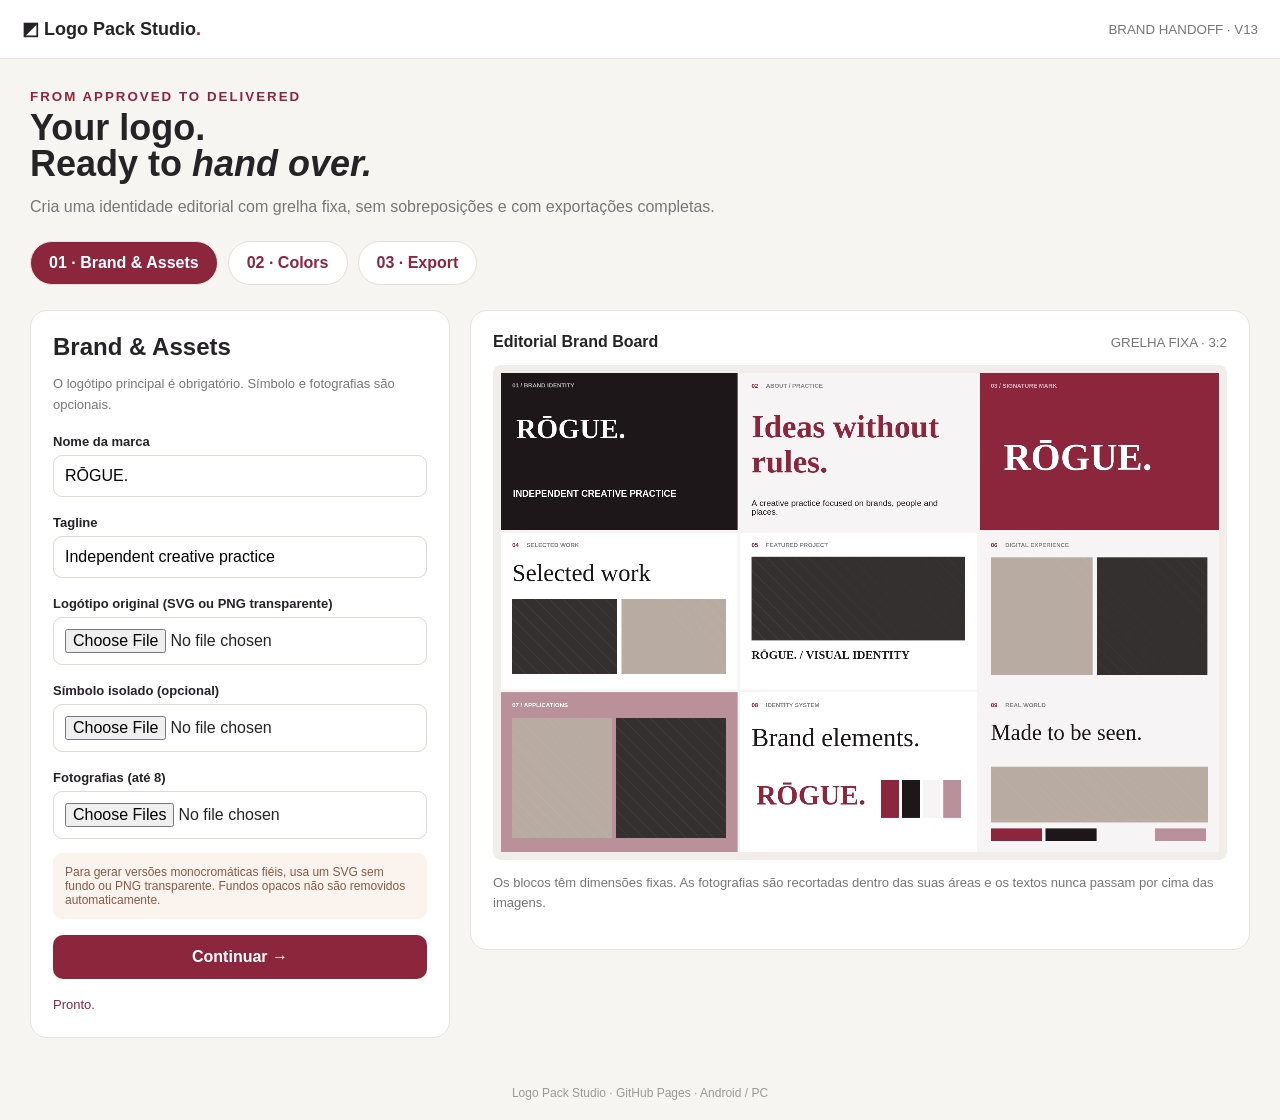
==== commit b06e93ba: "Add files via upload" ====
--- a/index.html
+++ b/index.html
@@ -1,7 +1,28 @@
-<!doctype html><html lang="pt-PT"><head><meta charset="utf-8"><meta name="viewport" content="width=device-width,initial-scale=1"><meta name="theme-color" content="#8c263d"><link rel="manifest" href="manifest.webmanifest"><link rel="icon" href="icon.svg"><title>Logo Pack Studio · Brand Guidelines</title><style>
-:root{--a:#8c263d;--bg:#f7f6f4;--ink:#222;--muted:#737373;--line:#e8e6e2}*{box-sizing:border-box}body{margin:0;font:14px/1.55 Inter,system-ui,Arial,sans-serif;color:var(--ink);background:var(--bg)}button,input,textarea,select{font:inherit}button{cursor:pointer}button:disabled{opacity:.45;cursor:not-allowed}header{background:white;border-bottom:1px solid var(--line);padding:16px max(20px,calc((100vw - 1120px)/2));display:flex;justify-content:space-between;align-items:center}.logo{font-size:18px;font-weight:850;letter-spacing:-.6px}.logo span,.eyebrow{color:var(--a)}.eyebrow{font-size:11px;letter-spacing:1.6px;font-weight:800;text-transform:uppercase}.small{font-size:12px;color:var(--muted)}main{max-width:1120px;margin:auto;padding:32px 20px 70px}h1{font-size:clamp(30px,4.5vw,49px);letter-spacing:-2px;line-height:1.05;margin:8px 0}h2{font-size:25px;letter-spacing:-.8px;margin:0 0 6px}h3{font-size:15px;margin:0 0 8px}.steps{display:flex;gap:9px;flex-wrap:wrap;margin:25px 0}.steps button{border:1px solid var(--line);background:white;border-radius:24px;padding:9px 15px;font-weight:700}.steps button.active{background:var(--a);color:white}.layout{display:grid;grid-template-columns:minmax(0,1fr) 280px;gap:18px}.panel{background:white;border:1px solid var(--line);border-radius:16px;padding:24px;margin-bottom:16px}.aside{position:sticky;top:20px;align-self:start}.field{display:block;font-size:12px;font-weight:750;margin:16px 0 6px}input[type=text],textarea,select{width:100%;padding:11px 12px;border:1px solid #ddd;border-radius:9px;background:#fff}textarea{min-height:74px;resize:vertical}.two{display:grid;grid-template-columns:1fr 1fr;gap:13px}.upload{border:1px dashed #bbb;border-radius:12px;padding:15px;display:flex;gap:13px;align-items:center;cursor:pointer;background:#faf9f7;min-height:95px}.upload img{height:60px;width:80px;object-fit:contain}.upload input{display:none}.btn{padding:12px 17px;border-radius:10px;border:1px solid #ddd;background:white;font-weight:750}.btn.primary{background:var(--a);border-color:var(--a);color:white}.actions{display:flex;justify-content:space-between;gap:10px;flex-wrap:wrap;margin:18px 0}.hide{display:none!important}.notice{background:#fff7f3;border:1px solid #f4e1d9;border-radius:10px;padding:12px;font-size:12px;color:#7e4b3b;margin:15px 0}.colors{display:grid;grid-template-columns:repeat(2,1fr);gap:12px}.colorfield{display:flex;align-items:center;gap:9px;border:1px solid var(--line);padding:10px;border-radius:10px}.colorfield input[type=color]{height:43px;width:50px;border:0;background:transparent}.checkgrid{display:grid;grid-template-columns:1fr 1fr;gap:10px}.checkgrid label{border:1px solid var(--line);border-radius:10px;padding:10px;display:flex;gap:8px}.preview{display:grid;grid-template-columns:repeat(2,minmax(0,1fr));gap:12px}.preview button{border:1px solid #e7e4df;border-radius:10px;padding:8px;background:#faf9f7;text-align:left}.preview canvas{width:100%;display:block;aspect-ratio:.707;object-fit:contain;background:white;box-shadow:0 1px 4px #0001}.preview span{font-size:11px;color:#555;display:block;margin:5px 2px}.status{font-size:13px;color:var(--a);min-height:25px;white-space:pre-wrap}.summaryrow{display:flex;justify-content:space-between;border-bottom:1px solid var(--line);padding:9px 0;gap:10px}.summaryrow strong{max-width:60%;overflow-wrap:anywhere;text-align:right}.swatches{display:flex;gap:5px;margin-top:12px}.swatches div{width:36px;height:28px;border:1px solid #ddd;border-radius:5px}.progress{height:7px;background:#eee;border-radius:8px;overflow:hidden;margin:12px 0}.progress div{height:100%;background:var(--a);width:0;transition:width .2s}.selected{outline:2px solid var(--a)}.foot{padding:30px;text-align:center;background:#222;color:#eee;font-size:12px}.pager{display:flex;gap:12px;align-items:center;justify-content:center;margin:12px 0}.pager canvas{width:100%;max-width:760px;aspect-ratio:.707;box-shadow:0 5px 28px #0002;background:white}.pill{background:#f0efed;border-radius:8px;padding:3px 7px;font-size:11px}.mode{display:flex;gap:10px}.mode button{flex:1}.mode .chosen{border-color:var(--a);background:#fff1f3;color:var(--a)}@media(max-width:800px){.layout{grid-template-columns:1fr}.aside{position:static}}@media(max-width:540px){.panel{padding:16px}.two,.colors,.checkgrid,.preview{grid-template-columns:1fr}.steps button{font-size:11px;padding:8px 10px}.actions .btn{flex:1}}
-</style></head><body><header><div class="logo"><span>◩</span> Logo Pack Studio<span>.</span></div><div class="small">BRAND HANDOFF · FREE</div></header><main><div class="eyebrow">From approved to delivered</div><h1>Your logo.<br>Ready to <i>hand over.</i></h1><p class="small">Templates reutilizáveis, identidade cromática adaptável, fotografias e exportação local.</p><nav class="steps"><button data-step="1" class="active">01 · Identidade</button><button data-step="2">02 · Cores & Conteúdos</button><button data-step="3">03 · Pré-visualizar & Exportar</button></nav><div class="layout"><div>
-<section id="step1"><div class="panel"><h2>Brand & Assets</h2><p class="small">Um logótipo principal obrigatório. As versões monocromáticas são geradas automaticamente.</p><label class="field">Nome da marca</label><input id="brand" type="text" value="Minha Marca" maxlength="80"><div class="two"><div><label class="field">Logótipo principal *</label><label class="upload"><input id="logoFile" type="file" accept="image/svg+xml,image/png,image/jpeg,image/webp,.svg"><img id="logoThumb" alt="" style="display:none"><div><b>↑ Carregar logótipo</b><div class="small" id="logoName">SVG ou PNG transparente</div></div></label></div><div><label class="field">Símbolo isolado (opcional)</label><label class="upload"><input id="symbolFile" type="file" accept="image/svg+xml,image/png,image/jpeg,image/webp,.svg"><img id="symbolThumb" alt="" style="display:none"><div><b>＋ Adicionar símbolo</b><div class="small" id="symbolName">Para favicons e avatares</div></div></label></div></div><div class="notice">Logótipos com fundo opaco não podem ser recoloridos com precisão. Para versões preta e branca, utiliza SVG ou PNG transparente.</div><h3>Modo</h3><div class="mode"><button id="autoMode" class="btn chosen">✦ Auto Generate</button><button id="customMode" class="btn">⚙ Customize</button></div></div></section>
-<section id="step2" class="hide"><div class="panel"><h2>Colors & Identity</h2><p class="small">As cores são sugeridas a partir do logótipo. Podes alterá-las livremente.</p><div class="colors"><div><label class="field">Cor principal</label><div class="colorfield"><input type="color" id="primary" value="#8c263d"><input type="text" id="primaryHex" value="#8C263D"></div></div><div><label class="field">Cor secundária</label><div class="colorfield"><input type="color" id="secondary" value="#f3ece7"><input type="text" id="secondaryHex" value="#F3ECE7"></div></div><div><label class="field">Cor extra do logótipo</label><div class="colorfield"><input type="color" id="extraInk" value="#8c263d"><label class="small"><input type="checkbox" id="extraEnabled"> Incluir versão extra</label></div></div><div><label class="field">Fundo da versão extra</label><div class="colorfield"><input type="color" id="extraBg" value="#f3ece7"></div></div></div><label class="field">Tipografia (opcional)</label><input id="fontname" type="text" placeholder="Ex.: Helvetica Neue"><label class="field">Carregar fonte (TTF, OTF, WOFF, WOFF2)</label><input id="fontFile" type="file" accept=".ttf,.otf,.woff,.woff2,font/*"><div class="small" id="fontStatus">Sem fonte carregada</div><label class="field">Sobre a marca / missão (opcional)</label><textarea id="mission" placeholder="Escreve a missão ou uma breve descrição da marca."></textarea><label class="field">Voz da marca (opcional)</label><textarea id="voice" placeholder="Ex.: Confiante, acessível e contemporânea."></textarea></div><div class="panel"><h3>Fotografia & aplicações</h3><p class="small">Carrega fotografias. A aplicação distribui-as pela introdução, fotografia e aplicações. O logótipo é aplicado automaticamente em composições planas; não faz projeção realista em superfícies.</p><label class="upload"><input id="photos" type="file" accept="image/*" multiple><div><b>＋ Carregar fotografias</b><div class="small" id="photoCount">0 imagens selecionadas</div></div></label><label class="field">Elementos gráficos próprios (até 4 SVG/PNG)</label><input id="graphicFiles" type="file" accept="image/svg+xml,image/png,image/webp,.svg" multiple><div class="small" id="graphicsStatus">Sem elementos carregados · serão gerados a partir do símbolo</div><label class="field">Aplicar logótipo sobre as fotografias</label><label><input type="checkbox" id="overlay" checked> Sim, nas composições de aplicação</label></div></section>
-<section id="step3" class="hide"><div class="panel"><h2>Brand Guidelines</h2><p class="small">Pré-visualização real do manual A4 (20 páginas). O PDF utiliza exatamente estas páginas.</p><div class="preview" id="previewGrid"></div></div><div class="panel"><h3>Formatos e conteúdos</h3><div class="checkgrid" id="exportOptions"><label><input type="checkbox" data-option="logos" checked> Logótipos PNG / JPG / WebP</label><label><input type="checkbox" data-option="svg" checked> SVG original (se SVG)</label><label><input type="checkbox" data-option="icons" checked> Favicons / ícones / ICO</label><label><input type="checkbox" data-option="social" checked> Redes sociais</label><label><input type="checkbox" data-option="guide" checked> Manual PDF</label><label><input type="checkbox" data-option="photos" checked> Fotografias aplicadas</label></div><div class="notice">O PDF é composto por páginas rasterizadas em alta resolução. Valores CMYK são aproximações, não perfis de impressão.</div><button class="btn" id="downloadImage">↓ Imagem única PNG</button><button class="btn" id="downloadPdf">↓ Descarregar PDF</button><button class="btn primary" id="downloadZip">↓ Gerar Brand Pack.zip</button><div class="progress"><div id="bar"></div></div><div class="status" id="status" role="status" aria-live="polite"></div></div></section>
-<div class="actions"><button class="btn" id="back" disabled>← Voltar</button><button class="btn primary" id="next">Continuar →</button></div></div><aside class="aside"><div class="panel"><div class="eyebrow">Live summary</div><div class="summaryrow"><span>Marca</span><strong id="sumBrand">Minha Marca</strong></div><div class="summaryrow"><span>Logótipo</span><strong id="sumLogo">Por carregar</strong></div><div class="summaryrow"><span>Fotografias</span><strong id="sumPhotos">0</strong></div><div class="summaryrow"><span>Modo</span><strong id="sumMode">Auto Generate</strong></div><div class="swatches"><div id="sw1" style="background:#8c263d"></div><div id="sw2" style="background:#f3ece7"></div></div><p class="small">Os ficheiros são processados no teu dispositivo. Não são enviados para servidores.</p></div><div class="panel"><div class="eyebrow">Biblioteca de templates</div><p class="small">20 páginas editoriais reutilizáveis, inspiradas nas secções do PDF de referência: Introdução, Logótipo, Cores, Tipografia, Voz, Fotografia, Gráficos, Gráficos de dados e Aplicações.</p><p class="small">Pré-visualiza antes de descarregar.</p></div></aside></div></main><div class="foot">Logo Pack Studio · GitHub Pages · Android & PC</div><script src="jszip.min.js?v=11"></script><script src="pdf-local.js?v=11"></script><script src="app.js?v=11"></script><script>if("serviceWorker" in navigator){navigator.serviceWorker.getRegistrations().then(rs=>rs.forEach(r=>r.unregister())).catch(()=>{});caches.keys().then(keys=>keys.filter(k=>k.includes("logo-pack")).forEach(k=>caches.delete(k))).catch(()=>{})}</script></body></html>
+<!doctype html><html lang="pt"><head><meta charset="utf-8"><meta name="viewport" content="width=device-width,initial-scale=1"><title>Logo Pack Studio V13</title><style>
+:root{font-family:Inter,Arial,sans-serif;color:#252326;background:#f7f5f2}*{box-sizing:border-box}body{margin:0}header{background:#fff;border-bottom:1px solid #e7e4e1;padding:18px max(22px,calc((100vw - 1260px)/2));display:flex;justify-content:space-between;align-items:center}header strong{font-size:18px}header small{color:#777}main{max-width:1260px;margin:28px auto;padding:0 20px}.hero h1{font-size:36px;line-height:1;margin:5px 0 10px}.hero p{color:#797579}.steps{display:flex;gap:10px;margin:25px 0}.step{background:white;border:1px solid #e4e0dc;border-radius:24px;padding:12px 18px;font-weight:700;cursor:pointer;color:#8c263d}.step.active{background:#8c263d;color:white}.layout{display:grid;grid-template-columns:minmax(300px,420px) minmax(0,1fr);gap:20px;align-items:start}.panel,.preview{background:#fff;border:1px solid #e8e4e1;border-radius:17px;padding:22px}.panel h2{font-size:24px;margin:0 0 10px}.panel p,.hint{font-size:13px;line-height:1.6;color:#777}.field{display:block;font-size:13px;font-weight:700;margin:18px 0 6px}input[type=text],input[type=file],select,textarea{width:100%;border:1px solid #ddd8d4;border-radius:9px;padding:11px;font:inherit;background:#fff}input[type=color]{width:100%;height:47px;border:1px solid #ddd;border-radius:9px;padding:4px;background:white}.colorgrid{display:grid;grid-template-columns:1fr 1fr;gap:10px}.colorgrid label{font-size:12px;font-weight:700}.colorgrid input{margin-top:7px}button{border:0;border-radius:10px;background:#8c263d;color:white;font:inherit;font-weight:700;padding:13px 18px;cursor:pointer}button.secondary{background:#f3efec;color:#8c263d;border:1px solid #e5dbd6}button:disabled{opacity:.5}.buttons{display:flex;flex-wrap:wrap;gap:8px;margin-top:16px}.buttons button{flex:1;min-width:130px}.check{display:flex;align-items:center;gap:8px;margin:12px 0;font-size:14px}.check input{accent-color:#8c263d}.preview-top{display:flex;justify-content:space-between;gap:12px;align-items:center;margin-bottom:14px}.preview-top small{color:#777}.canvas-wrap{background:#f0edeb;padding:8px;border-radius:8px;overflow:hidden}canvas{display:block;width:100%;height:auto;background:white}#status{font-size:13px;line-height:1.6;color:#8c263d;margin-top:16px;white-space:pre-wrap}.hidden{display:none!important}.footer{padding:20px;text-align:center;color:#999;font-size:12px}.notice{background:#fbf3ee;padding:12px;border-radius:9px;font-size:12px;color:#885b47;margin-top:14px}@media(max-width:800px){.layout{grid-template-columns:1fr}.hero h1{font-size:30px}.steps{overflow:auto}.step{white-space:nowrap;padding:10px}.panel,.preview{padding:15px}header small{display:none}}
+.palette-auto{display:grid;grid-template-columns:repeat(3,minmax(0,1fr));gap:10px;margin:16px 0}.palette-swatch{border:1px solid #e6e1dc;border-radius:10px;padding:8px;display:flex;flex-direction:column;gap:5px;font-size:12px}.palette-swatch span{height:62px;border-radius:6px;border:1px solid #ddd}.palette-swatch code{font-size:11px;color:#777;overflow-wrap:anywhere}@media(max-width:420px){.palette-auto{gap:5px}.palette-swatch{padding:5px}}
+</style></head><body><header><strong>◩ Logo Pack Studio<span style="color:#8c263d">.</span></strong><small>BRAND HANDOFF · V13</small></header><main><div class="hero"><small style="color:#8c263d;font-weight:700;letter-spacing:2px">FROM APPROVED TO DELIVERED</small><h1>Your logo.<br>Ready to <i>hand over.</i></h1><p>Cria uma identidade editorial com grelha fixa, sem sobreposições e com exportações completas.</p></div><nav class="steps"><button class="step active" data-step="0">01 · Brand & Assets</button><button class="step" data-step="1">02 · Colors</button><button class="step" data-step="2">03 · Export</button></nav><div class="layout"><div class="panel"><div class="stage" data-stage="0"><h2>Brand & Assets</h2><p>O logótipo principal é obrigatório. Símbolo e fotografias são opcionais.</p><label class="field">Nome da marca</label><input id="brand" type="text" value="RŌGUE."><label class="field">Tagline</label><input id="tagline" type="text" value="Independent creative practice"><label class="field">Logótipo original (SVG ou PNG transparente)</label><input id="logo" type="file" accept=".svg,.png,.webp,image/svg+xml,image/png,image/webp"><label class="field">Símbolo isolado (opcional)</label><input id="symbol" type="file" accept=".svg,.png,.webp,image/svg+xml,image/png,image/webp"><label class="field">Fotografias (até 8)</label><input id="photos" type="file" accept="image/*" multiple><div class="notice">Para gerar versões monocromáticas fiéis, usa um SVG sem fundo ou PNG transparente. Fundos opacos não são removidos automaticamente.</div><div class="buttons"><button id="next0">Continuar →</button></div></div><div class="stage hidden" data-stage="1"><h2>Colors</h2><p>As cores aplicam-se ao board, às variações e às aplicações.</p><label class="field" for="accent">Cor principal da marca</label><input id="accent" type="color" value="#8c263d"><p class="hint">As restantes cores são calculadas automaticamente. Ângulo dourado: +137,5° no matiz; suporte: saturação reduzida em 60%.</p><div class="palette-auto"><div class="palette-swatch"><span id="primary-swatch"></span><b>Principal</b><code id="primary-hex"></code></div><div class="palette-swatch"><span id="support-swatch"></span><b>Suporte</b><code id="support-hex"></code></div><div class="palette-swatch"><span id="accent-swatch"></span><b>Destaque</b><code id="accent-hex"></code></div></div><p class="hint">Fundos claro e escuro são derivados automaticamente para garantir legibilidade. Confirma sempre o contraste visual.</p><input id="dark" type="hidden" value="#171717"><input id="light" type="hidden" value="#f4f0ec"><input id="second" type="hidden" value="#a9a19a"><input id="golden" type="hidden" value="#ffc20f"><label class="check"><input id="extra" type="checkbox"> Adicionar versão colorida extra</label><div id="extra-fields" class="colorgrid hidden"><label>Cor do logótipo<input id="extraLogo" type="color" value="#8c263d"></label><label>Cor do fundo<input id="extraBg" type="color" value="#f4f0ec"></label></div><div class="buttons"><button class="secondary" id="back1">← Voltar</button><button id="next1">Continuar →</button></div></div><div class="stage hidden" data-stage="2"><h2>Ready to generate</h2><p>Pré-visualização e exportações usam a mesma grelha editorial.</p><label class="field">Título principal</label><input id="headline" type="text" value="Ideas without rules."><label class="field">Descrição</label><textarea id="description" rows="3">A creative practice focused on brands, people and places.</textarea><label class="field">Título de projeto</label><input id="project" type="text" value="Selected work"><label class="field">Resolução da imagem única</label><select id="resolution"><option value="2400">2400 × 1600 px</option><option value="3600" selected>3600 × 2400 px</option><option value="5400">5400 × 3600 px (alta resolução)</option></select><div class="buttons"><button id="png">↓ Imagem PNG</button><button id="pdf">↓ PDF único</button><button id="zip">↓ ZIP completo</button></div><div class="notice">PDF de página única rasterizado em alta resolução. SVG original incluído no ZIP quando carregado. Os formatos de impressão vetoriais exigem tratamento separado.</div><div class="buttons"><button class="secondary" id="back2">← Voltar</button></div></div><div id="status" role="status" aria-live="polite">Pronto.</div></div><div class="preview"><div class="preview-top"><strong>Editorial Brand Board</strong><small>GRELHA FIXA · 3:2</small></div><div class="canvas-wrap"><canvas id="board" width="1800" height="1200"></canvas></div><p class="hint">Os blocos têm dimensões fixas. As fotografias são recortadas dentro das suas áreas e os textos nunca passam por cima das imagens.</p></div></div></main><div class="footer">Logo Pack Studio · GitHub Pages · Android / PC</div><script>
+'use strict';const $=id=>document.getElementById(id),board=$('board'),ctx=board.getContext('2d'),W=1800,H=1200;let logo=null,symbol=null,photos=[],files={};const enc=new TextEncoder();function status(s){$('status').textContent=s}function step(n){document.querySelectorAll('.stage').forEach(e=>e.classList.toggle('hidden',+e.dataset.stage!==n));document.querySelectorAll('.step').forEach(e=>e.classList.toggle('active',+e.dataset.step===n))}document.querySelectorAll('.step').forEach(b=>b.onclick=()=>step(+b.dataset.step));$('next0').onclick=()=>step(1);$('next1').onclick=()=>step(2);$('back1').onclick=()=>step(0);$('back2').onclick=()=>step(1);$('extra').onchange=()=>{$('extra-fields').classList.toggle('hidden',!$('extra').checked);render()};function hexToHsl(hex){let r=parseInt(hex.slice(1,3),16)/255,g=parseInt(hex.slice(3,5),16)/255,b=parseInt(hex.slice(5,7),16)/255,max=Math.max(r,g,b),min=Math.min(r,g,b),delta=max-min,h=0,s=0,l=(max+min)/2;if(delta){s=delta/(1-Math.abs(2*l-1));switch(max){case r:h=((g-b)/delta)%6;break;case g:h=(b-r)/delta+2;break;default:h=(r-g)/delta+4}h=(h*60+360)%360}return [h,s,l]}function hslToHex(h,s,l){let c=(1-Math.abs(2*l-1))*s,x=c*(1-Math.abs((h/60)%2-1)),m=l-c/2,r=0,g=0,b=0;if(h<60)[r,g,b]=[c,x,0];else if(h<120)[r,g,b]=[x,c,0];else if(h<180)[r,g,b]=[0,c,x];else if(h<240)[r,g,b]=[0,x,c];else if(h<300)[r,g,b]=[x,0,c];else [r,g,b]=[c,0,x];return '#'+[r,g,b].map(v=>Math.round((v+m)*255).toString(16).padStart(2,'0')).join('').toUpperCase()}function updatePalette(){const primary=$('accent').value.toUpperCase(),[h,s,l]=hexToHsl(primary);const support=hslToHex(h,s*.4,Math.min(.82,Math.max(.63,l*.45+.49)));const golden=hslToHex((h+137.5)%360,Math.max(.75,s),Math.min(.57,Math.max(.43,l)));$('second').value=support;$('golden').value=golden;$('dark').value=hslToHex(h,Math.min(.18,s*.22),.105);$('light').value=hslToHex(h,Math.min(.18,s*.14),.96);[['primary',primary],['support',support],['accent',golden]].forEach(([id,c])=>{$(id+'-swatch').style.background=c;$(id+'-hex').textContent=c});}updatePalette();$('accent').addEventListener('input',()=>{updatePalette();render()});const fill=(x,y,w,h,c)=>{ctx.fillStyle=c;ctx.fillRect(x,y,w,h)};function txt(t,x,y,size=26,color='#161616',font='Arial',weight='normal'){ctx.fillStyle=color;ctx.textAlign='left';ctx.font=`${weight} ${size}px ${font}`;ctx.fillText(t,x,y)}function frame(x,y,w,h,color){fill(x,y,w,h,color);ctx.save();ctx.beginPath();ctx.rect(x,y,w,h);ctx.clip()}function end(){ctx.restore()}function cover(im,x,y,w,h){if(!im)return;const s=Math.max(w/im.width,h/im.height);ctx.drawImage(im,x+(w-im.width*s)/2,y+(h-im.height*s)/2,im.width*s,im.height*s)}function contain(im,x,y,w,h,p=0){if(!im)return;let s=Math.min((w-2*p)/im.width,(h-2*p)/im.height);ctx.drawImage(im,x+(w-im.width*s)/2,y+(h-im.height*s)/2,im.width*s,im.height*s)}function lines(t,maxW,size,font='Georgia',weight='normal',maxLines=3){ctx.font=`${weight} ${size}px ${font}`;let words=String(t).split(/\s+/),a=[],s='';for(let word of words){let n=s?s+' '+word:word;if(ctx.measureText(n).width>maxW&&s){a.push(s);s=word}else s=n}if(s)a.push(s);return a.slice(0,maxLines)}function fitted(t,x,y,w,h,size=58,color='#161616',font='Georgia',weight='normal',maxLines=3){let sz=size,ls;do{ls=lines(t,w,sz,font,weight,maxLines);if(ls.length*sz*1.08<=h)break;sz-=2}while(sz>14);ls.forEach((l,i)=>txt(l,x,y+(i+1)*sz*1.08,sz,color,font,weight))}function photo(n,x,y,w,h){frame(x,y,w,h,n%2?'#b7aba2':'#34302f');if(photos.length)cover(photos[n%photos.length],x,y,w,h);else{ctx.strokeStyle='#ffffff18';for(let i=-h;i<w+h;i+=35){ctx.beginPath();ctx.moveTo(x+i,y);ctx.lineTo(x+i+h,y+h);ctx.stroke()}}end()}function logoIn(x,y,w,h,dark=false){if(logo)contain(logo,x,y,w,h,14);else fitted($('brand').value,x+12,y+15,w-24,h-25,70,dark?'white':$('accent').value,'Georgia','bold',2)}function title(n,s,x,y){txt(n,x,y,15,$('accent').value,'Arial','bold');txt(s,x+36,y,15,'#888','Arial','bold')}function render(){let a=$('accent').value,d=$('dark').value,l=$('light').value,s=$('second').value,b=$('brand').value||'BRAND',tag=$('tagline').value;ctx.setTransform(board.width/W,0,0,board.height/H,0,0);ctx.clearRect(0,0,W,H);fill(0,0,W,H,l);const g=7; // fixed non-overlapping grid: x=0/600/1200, y=0/400/800
+// tile 1 brand hero
+frame(0,0,600-g,400-g,d);txt('01 / BRAND IDENTITY',28,36,15,'#ffffffa8','Arial','bold');logoIn(26,72,540,170,true);fitted(tag.toUpperCase(),30,285,500,66,23,'#fff','Arial','bold',2);end();
+// tile 2 manifesto
+frame(600,0,600-g,400-g,l);title('02','ABOUT / PRACTICE',628,37);fitted($('headline').value,628,74,520,205,81,a,'Georgia','bold',3);fitted($('description').value,628,310,510,55,21,d,'Arial','normal',2);end();
+// tile 3 symbol
+frame(1200,0,600,400-g,a);txt('03 / SIGNATURE MARK',1228,37,15,'#ffffffaa','Arial','bold');if(symbol||logo){contain(symbol||logo,1335,75,330,250,20)}else fitted(b,1260,140,480,170,95,'#fff','Georgia','bold',2);end();
+// tile 4 photography + selected work
+frame(0,400,600-g,400-g,'#fff');title('04','SELECTED WORK',28,436);fitted($('project').value,28,455,530,86,61,d,'Georgia','normal',2);photo(0,28,566,262,188);photo(1,302,566,262,188);end();
+// tile 5 featured project
+frame(600,400,600-g,400-g,'#fff');title('05','FEATURED PROJECT',628,436);photo(2,628,460,535,210);fitted(b+' / VISUAL IDENTITY',628,685,510,65,29,d,'Georgia','bold',2);end();
+// tile 6 digital / mockups
+frame(1200,400,600,400-g,l);title('06','DIGITAL EXPERIENCE',1228,436);photo(3,1228,462,255,295);photo(4,1494,462,277,295);end();
+// tile 7 applications
+frame(0,800,600-g,400,s);txt('07 / APPLICATIONS',28,837,15,'white','Arial','bold');photo(5,28,865,250,300);photo(6,289,865,275,300);end();
+// tile 8 brand system
+frame(600,800,600-g,400,'#fff');title('08','IDENTITY SYSTEM',628,837);fitted('Brand elements.',628,865,520,110,65,d,'Georgia','normal',2);logoIn(628,990,315,130);[a,d,l,s].forEach((c,i)=>{fill(953+i*52,1020,45,94,c)});end();
+// tile 9 colors and real world
+frame(1200,800,600,400,l);title('09','REAL WORLD',1228,837);fitted('Made to be seen.',1228,859,520,94,56,d,'Georgia','normal',2);photo(7,1228,986,544,140);[a,d,l,s].forEach((c,i)=>{fill(1228+i*137,1141,128,31,c)});end();}
+async function loadImg(f){return new Promise((res,rej)=>{let u=URL.createObjectURL(f),i=new Image();i.onload=()=>{URL.revokeObjectURL(u);res(i)};i.onerror=()=>{URL.revokeObjectURL(u);rej(Error('Imagem inválida: '+f.name))};i.src=u})}for(let id of ['brand','tagline','accent','dark','light','second','headline','description','project','extraLogo','extraBg'])$(id).addEventListener('input',render);for(let id of ['logo','symbol'])$(id).onchange=async e=>{try{let f=e.target.files[0];files[id]=f;let im=f?await loadImg(f):null;if(id==='logo')logo=im;else symbol=im;render();status('Ficheiro carregado.')}catch(err){status(err.message)}};$('photos').onchange=async e=>{try{files.photos=Array.from(e.target.files).slice(0,8);photos=await Promise.all(files.photos.map(loadImg));render();status(photos.length+' fotografias carregadas.')}catch(err){status(err.message)}};
+function blobCanvas(c,type='image/png',quality=.94){return new Promise((ok,fail)=>c.toBlob(b=>b?ok(b):fail(Error('Falha ao converter canvas')),type,quality))}async function boardBlob(type='image/png'){let w=Number($('resolution').value),h=w*2/3,oldW=board.width,oldH=board.height;try{board.width=w;board.height=h;render();return await blobCanvas(board,type)}finally{board.width=oldW;board.height=oldH;render()}}function save(blob,name){let u=URL.createObjectURL(blob),a=document.createElement('a');a.href=u;a.download=name;document.body.appendChild(a);a.click();a.remove();setTimeout(()=>URL.revokeObjectURL(u),30000)}const bytes=async b=>new Uint8Array(await b.arrayBuffer());function concat(...parts){let n=parts.reduce((a,p)=>a+p.length,0),r=new Uint8Array(n),k=0;for(let p of parts){r.set(p,k);k+=p.length}return r}const ascii=s=>enc.encode(s);function pdfJpeg(jpg,w,h){let obj=[ascii('<< /Type /Catalog /Pages 2 0 R >>'),ascii('<< /Type /Pages /Kids [3 0 R] /Count 1 >>'),ascii('<< /Type /Page /Parent 2 0 R /MediaBox [0 0 900 600] /Resources << /XObject << /Im0 4 0 R >> >> /Contents 5 0 R >>'),concat(ascii(`<< /Type /XObject /Subtype /Image /Width ${w} /Height ${h} /ColorSpace /DeviceRGB /BitsPerComponent 8 /Filter /DCTDecode /Length ${jpg.length} >>\nstream\n`),jpg,ascii('\nendstream')),ascii('<< /Length 30 >>\nstream\nq 900 0 0 600 0 0 cm /Im0 Do Q\nendstream')];let out=[ascii('%PDF-1.4\n')],offset=[0],pos=out[0].length;obj.forEach((o,i)=>{offset.push(pos);let p=concat(ascii(`${i+1} 0 obj\n`),o,ascii('\nendobj\n'));out.push(p);pos+=p.length});let start=pos,refs=['xref\n0 6\n0000000000 65535 f \n'];for(let i=1;i<6;i++)refs.push(String(offset[i]).padStart(10,'0')+' 00000 n \n');out.push(ascii(refs.join('')+`trailer\n<< /Size 6 /Root 1 0 R >>\nstartxref\n${start}\n%%EOF`));return new Blob(out,{type:'application/pdf'})}const u16=n=>new Uint8Array([n&255,(n>>>8)&255]),u32=n=>new Uint8Array([n&255,(n>>>8)&255,(n>>>16)&255,(n>>>24)&255]);let table=Array.from({length:256},(_,i)=>{let c=i;for(let j=0;j<8;j++)c=c&1?0xedb88320^(c>>>1):c>>>1;return c>>>0});function crc(b){let c=0xffffffff;for(let v of b)c=table[(c^v)&255]^(c>>>8);return(c^0xffffffff)>>>0}function zip(entries){let local=[],central=[],pos=0;for(let [name,data] of entries){let n=ascii(name),crcVal=crc(data),hdr=concat(u32(0x04034b50),u16(20),u16(0x800),u16(0),u16(0),u16(0),u32(crcVal),u32(data.length),u32(data.length),u16(n.length),u16(0),n,data);local.push(hdr);central.push(concat(u32(0x02014b50),u16(20),u16(20),u16(0x800),u16(0),u16(0),u16(0),u32(crcVal),u32(data.length),u32(data.length),u16(n.length),u16(0),u16(0),u16(0),u16(0),u32(0),u32(pos),n));pos+=hdr.length}let cd=concat(...central);return new Blob([...local,cd,u32(0x06054b50),u16(0),u16(0),u16(entries.length),u16(entries.length),u32(cd.length),u32(pos),u16(0)],{type:'application/zip'})}
+// Mask only nontransparent pixels. Reject opaque files to prevent black/white squares.
+async function mono(im,color,bg,size=1024){let cv=document.createElement('canvas');cv.width=cv.height=size;let x=cv.getContext('2d',{willReadFrequently:true}),s=Math.min(size*.8/im.width,size*.8/im.height),w=im.width*s,h=im.height*s;x.drawImage(im,(size-w)/2,(size-h)/2,w,h);let pixels=x.getImageData(0,0,size,size),d=pixels.data,corner=0;for(let p of [3,(size-1)*4,(size*(size-1))*4+3,(size*size-1)*4+3])corner+=d[p];if(corner/4>245)throw Error('O logótipo tem fundo opaco. Carrega SVG/PNG transparente para criar versões monocromáticas.');x.globalCompositeOperation='source-in';x.fillStyle=color;x.fillRect(0,0,size,size);x.globalCompositeOperation='destination-over';x.fillStyle=bg;x.fillRect(0,0,size,size);x.globalCompositeOperation='source-over';return bytes(await blobCanvas(cv))}function slug(){return ($('brand').value||'brand').normalize('NFKD').replace(/[^a-z0-9]+/gi,'-').replace(/^-|-$/g,'')||'brand'}async function exportPack(which){let button=$(which);button.disabled=true;status('A gerar '+which.toUpperCase()+'…');try{let name=slug(),png=await boardBlob(),width=Number($('resolution').value);if(which==='png'){save(png,name+'-brand-board.png')}else{let jpg=await boardBlob('image/jpeg'),pdf=pdfJpeg(await bytes(jpg),width,width*2/3);if(which==='pdf')save(pdf,name+'-brand-board.pdf');else{let root=name+'/',e=[[root+'01_Brand_Board/brand-board.png',await bytes(png)],[root+'01_Brand_Board/brand-board.pdf',await bytes(pdf)],[root+'02_Colors/palette.json',ascii(JSON.stringify({brand:$('brand').value,primary:$('accent').value,dark:$('dark').value,light:$('light').value,support:$('second').value,accentGolden:$('golden').value,paletteMethod:'HSL golden-angle 137.5 degrees; support saturation x 0.4'},null,2))]];for(let id of ['logo','symbol'])if(files[id])e.push([root+'03_Original_Assets/'+id+'-'+files[id].name,await bytes(files[id])]);if(files.photos)for(let i=0;i<files.photos.length;i++)e.push([root+'05_Photography/'+String(i+1).padStart(2,'0')+'-'+files.photos[i].name,await bytes(files.photos[i])]);if(logo){try{e.push([root+'04_Logo_Versions/logo-black-on-white.png',await mono(logo,'#000000','#ffffff')]);e.push([root+'04_Logo_Versions/logo-white-on-black.png',await mono(logo,'#ffffff','#000000')]);if($('extra').checked)e.push([root+'04_Logo_Versions/logo-extra.png',await mono(logo,$('extraLogo').value,$('extraBg').value)]);status('Versões monocromáticas geradas.')}catch(err){e.push([root+'04_Logo_Versions/LEIA-ME.txt',ascii(err.message)]);status(err.message+' O ZIP inclui os ficheiros originais.') }}e.push([root+'README.txt',ascii('Logo Pack Studio V13\nBoard PNG e PDF de uma pagina.\nLogotipos SVG preservados na pasta original.\nAs versoes monocromaticas requerem transparência real.\n')]);save(zip(e),name+'-brand-pack.zip')}}status('Exportação concluída. Verifica a pasta Transferências.')}catch(err){console.error(err);status('Erro: '+err.message)}finally{button.disabled=false}}['png','pdf','zip'].forEach(id=>$(id).onclick=()=>exportPack(id));render();
+</script></body></html>
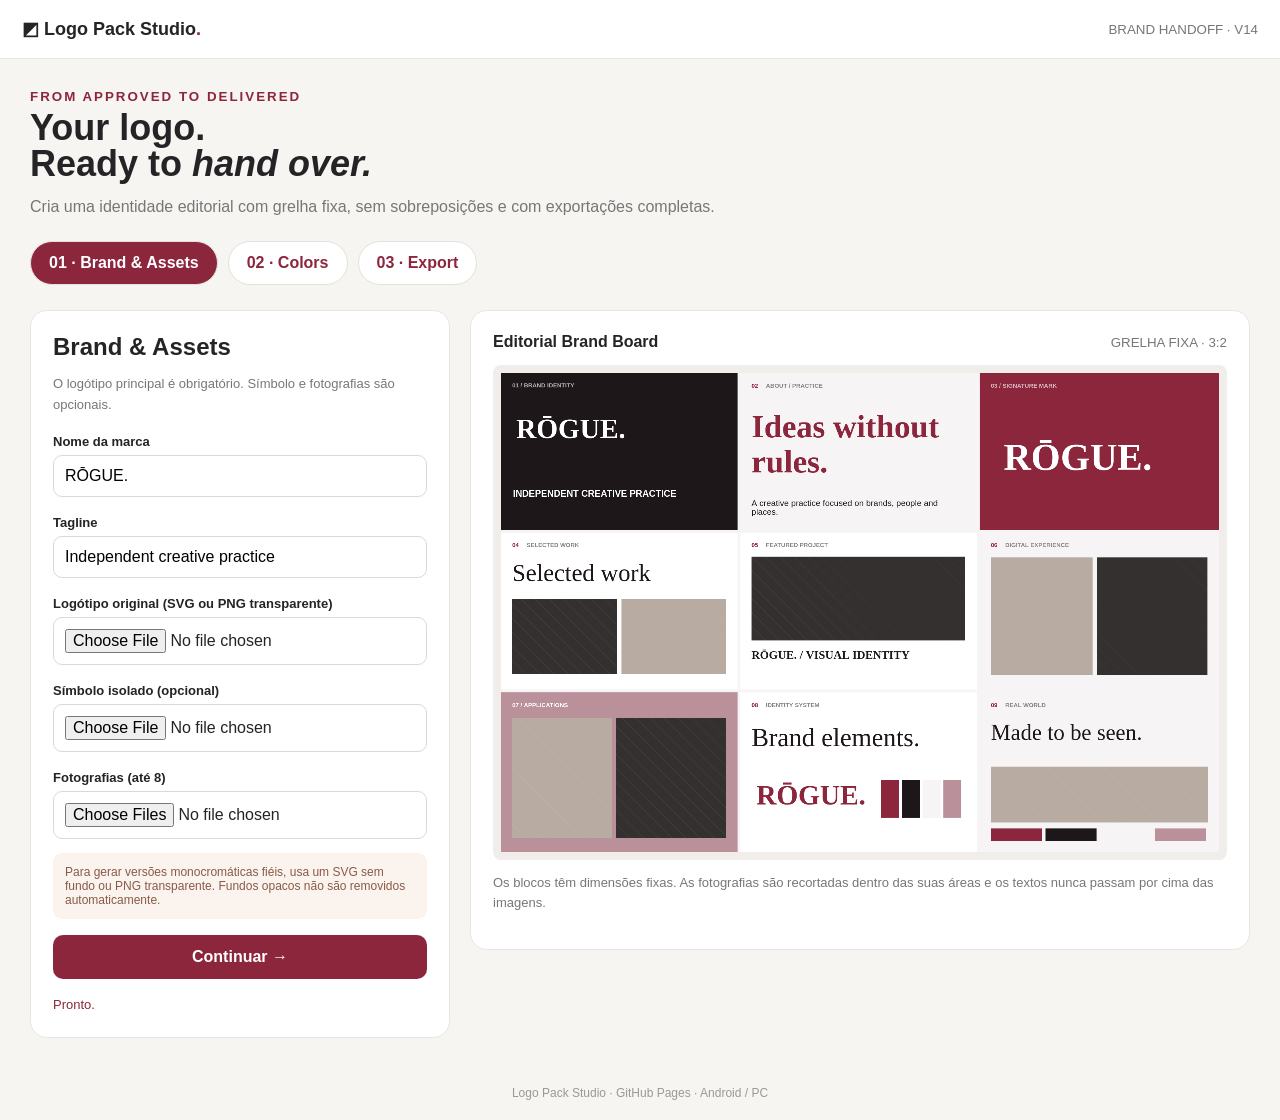
==== commit a49d7f09: "Add files via upload" ====
--- a/index.html
+++ b/index.html
@@ -1,7 +1,7 @@
-<!doctype html><html lang="pt"><head><meta charset="utf-8"><meta name="viewport" content="width=device-width,initial-scale=1"><title>Logo Pack Studio V13</title><style>
+<!doctype html><html lang="pt"><head><meta charset="utf-8"><meta name="viewport" content="width=device-width,initial-scale=1"><title>Logo Pack Studio V14</title><style>
 :root{font-family:Inter,Arial,sans-serif;color:#252326;background:#f7f5f2}*{box-sizing:border-box}body{margin:0}header{background:#fff;border-bottom:1px solid #e7e4e1;padding:18px max(22px,calc((100vw - 1260px)/2));display:flex;justify-content:space-between;align-items:center}header strong{font-size:18px}header small{color:#777}main{max-width:1260px;margin:28px auto;padding:0 20px}.hero h1{font-size:36px;line-height:1;margin:5px 0 10px}.hero p{color:#797579}.steps{display:flex;gap:10px;margin:25px 0}.step{background:white;border:1px solid #e4e0dc;border-radius:24px;padding:12px 18px;font-weight:700;cursor:pointer;color:#8c263d}.step.active{background:#8c263d;color:white}.layout{display:grid;grid-template-columns:minmax(300px,420px) minmax(0,1fr);gap:20px;align-items:start}.panel,.preview{background:#fff;border:1px solid #e8e4e1;border-radius:17px;padding:22px}.panel h2{font-size:24px;margin:0 0 10px}.panel p,.hint{font-size:13px;line-height:1.6;color:#777}.field{display:block;font-size:13px;font-weight:700;margin:18px 0 6px}input[type=text],input[type=file],select,textarea{width:100%;border:1px solid #ddd8d4;border-radius:9px;padding:11px;font:inherit;background:#fff}input[type=color]{width:100%;height:47px;border:1px solid #ddd;border-radius:9px;padding:4px;background:white}.colorgrid{display:grid;grid-template-columns:1fr 1fr;gap:10px}.colorgrid label{font-size:12px;font-weight:700}.colorgrid input{margin-top:7px}button{border:0;border-radius:10px;background:#8c263d;color:white;font:inherit;font-weight:700;padding:13px 18px;cursor:pointer}button.secondary{background:#f3efec;color:#8c263d;border:1px solid #e5dbd6}button:disabled{opacity:.5}.buttons{display:flex;flex-wrap:wrap;gap:8px;margin-top:16px}.buttons button{flex:1;min-width:130px}.check{display:flex;align-items:center;gap:8px;margin:12px 0;font-size:14px}.check input{accent-color:#8c263d}.preview-top{display:flex;justify-content:space-between;gap:12px;align-items:center;margin-bottom:14px}.preview-top small{color:#777}.canvas-wrap{background:#f0edeb;padding:8px;border-radius:8px;overflow:hidden}canvas{display:block;width:100%;height:auto;background:white}#status{font-size:13px;line-height:1.6;color:#8c263d;margin-top:16px;white-space:pre-wrap}.hidden{display:none!important}.footer{padding:20px;text-align:center;color:#999;font-size:12px}.notice{background:#fbf3ee;padding:12px;border-radius:9px;font-size:12px;color:#885b47;margin-top:14px}@media(max-width:800px){.layout{grid-template-columns:1fr}.hero h1{font-size:30px}.steps{overflow:auto}.step{white-space:nowrap;padding:10px}.panel,.preview{padding:15px}header small{display:none}}
 .palette-auto{display:grid;grid-template-columns:repeat(3,minmax(0,1fr));gap:10px;margin:16px 0}.palette-swatch{border:1px solid #e6e1dc;border-radius:10px;padding:8px;display:flex;flex-direction:column;gap:5px;font-size:12px}.palette-swatch span{height:62px;border-radius:6px;border:1px solid #ddd}.palette-swatch code{font-size:11px;color:#777;overflow-wrap:anywhere}@media(max-width:420px){.palette-auto{gap:5px}.palette-swatch{padding:5px}}
-</style></head><body><header><strong>◩ Logo Pack Studio<span style="color:#8c263d">.</span></strong><small>BRAND HANDOFF · V13</small></header><main><div class="hero"><small style="color:#8c263d;font-weight:700;letter-spacing:2px">FROM APPROVED TO DELIVERED</small><h1>Your logo.<br>Ready to <i>hand over.</i></h1><p>Cria uma identidade editorial com grelha fixa, sem sobreposições e com exportações completas.</p></div><nav class="steps"><button class="step active" data-step="0">01 · Brand & Assets</button><button class="step" data-step="1">02 · Colors</button><button class="step" data-step="2">03 · Export</button></nav><div class="layout"><div class="panel"><div class="stage" data-stage="0"><h2>Brand & Assets</h2><p>O logótipo principal é obrigatório. Símbolo e fotografias são opcionais.</p><label class="field">Nome da marca</label><input id="brand" type="text" value="RŌGUE."><label class="field">Tagline</label><input id="tagline" type="text" value="Independent creative practice"><label class="field">Logótipo original (SVG ou PNG transparente)</label><input id="logo" type="file" accept=".svg,.png,.webp,image/svg+xml,image/png,image/webp"><label class="field">Símbolo isolado (opcional)</label><input id="symbol" type="file" accept=".svg,.png,.webp,image/svg+xml,image/png,image/webp"><label class="field">Fotografias (até 8)</label><input id="photos" type="file" accept="image/*" multiple><div class="notice">Para gerar versões monocromáticas fiéis, usa um SVG sem fundo ou PNG transparente. Fundos opacos não são removidos automaticamente.</div><div class="buttons"><button id="next0">Continuar →</button></div></div><div class="stage hidden" data-stage="1"><h2>Colors</h2><p>As cores aplicam-se ao board, às variações e às aplicações.</p><label class="field" for="accent">Cor principal da marca</label><input id="accent" type="color" value="#8c263d"><p class="hint">As restantes cores são calculadas automaticamente. Ângulo dourado: +137,5° no matiz; suporte: saturação reduzida em 60%.</p><div class="palette-auto"><div class="palette-swatch"><span id="primary-swatch"></span><b>Principal</b><code id="primary-hex"></code></div><div class="palette-swatch"><span id="support-swatch"></span><b>Suporte</b><code id="support-hex"></code></div><div class="palette-swatch"><span id="accent-swatch"></span><b>Destaque</b><code id="accent-hex"></code></div></div><p class="hint">Fundos claro e escuro são derivados automaticamente para garantir legibilidade. Confirma sempre o contraste visual.</p><input id="dark" type="hidden" value="#171717"><input id="light" type="hidden" value="#f4f0ec"><input id="second" type="hidden" value="#a9a19a"><input id="golden" type="hidden" value="#ffc20f"><label class="check"><input id="extra" type="checkbox"> Adicionar versão colorida extra</label><div id="extra-fields" class="colorgrid hidden"><label>Cor do logótipo<input id="extraLogo" type="color" value="#8c263d"></label><label>Cor do fundo<input id="extraBg" type="color" value="#f4f0ec"></label></div><div class="buttons"><button class="secondary" id="back1">← Voltar</button><button id="next1">Continuar →</button></div></div><div class="stage hidden" data-stage="2"><h2>Ready to generate</h2><p>Pré-visualização e exportações usam a mesma grelha editorial.</p><label class="field">Título principal</label><input id="headline" type="text" value="Ideas without rules."><label class="field">Descrição</label><textarea id="description" rows="3">A creative practice focused on brands, people and places.</textarea><label class="field">Título de projeto</label><input id="project" type="text" value="Selected work"><label class="field">Resolução da imagem única</label><select id="resolution"><option value="2400">2400 × 1600 px</option><option value="3600" selected>3600 × 2400 px</option><option value="5400">5400 × 3600 px (alta resolução)</option></select><div class="buttons"><button id="png">↓ Imagem PNG</button><button id="pdf">↓ PDF único</button><button id="zip">↓ ZIP completo</button></div><div class="notice">PDF de página única rasterizado em alta resolução. SVG original incluído no ZIP quando carregado. Os formatos de impressão vetoriais exigem tratamento separado.</div><div class="buttons"><button class="secondary" id="back2">← Voltar</button></div></div><div id="status" role="status" aria-live="polite">Pronto.</div></div><div class="preview"><div class="preview-top"><strong>Editorial Brand Board</strong><small>GRELHA FIXA · 3:2</small></div><div class="canvas-wrap"><canvas id="board" width="1800" height="1200"></canvas></div><p class="hint">Os blocos têm dimensões fixas. As fotografias são recortadas dentro das suas áreas e os textos nunca passam por cima das imagens.</p></div></div></main><div class="footer">Logo Pack Studio · GitHub Pages · Android / PC</div><script>
+.preview-guide{margin-top:20px;padding:14px;border:1px solid #e9e3df;border-radius:12px}.thumb-grid{display:grid;grid-template-columns:repeat(3,minmax(0,1fr));gap:8px;margin:12px 0}.thumb-grid canvas{border:1px solid #ddd;max-width:100%;aspect-ratio:210/297;object-fit:contain}.thumb-grid small{font-size:10px;color:#777}.panel .buttons button{min-width:145px}@media(max-width:480px){.thumb-grid{grid-template-columns:repeat(2,1fr)}} </style></head><body><header><strong>◩ Logo Pack Studio<span style="color:#8c263d">.</span></strong><small>BRAND HANDOFF · V14</small></header><main><div class="hero"><small style="color:#8c263d;font-weight:700;letter-spacing:2px">FROM APPROVED TO DELIVERED</small><h1>Your logo.<br>Ready to <i>hand over.</i></h1><p>Cria uma identidade editorial com grelha fixa, sem sobreposições e com exportações completas.</p></div><nav class="steps"><button class="step active" data-step="0">01 · Brand & Assets</button><button class="step" data-step="1">02 · Colors</button><button class="step" data-step="2">03 · Export</button></nav><div class="layout"><div class="panel"><div class="stage" data-stage="0"><h2>Brand & Assets</h2><p>O logótipo principal é obrigatório. Símbolo e fotografias são opcionais.</p><label class="field">Nome da marca</label><input id="brand" type="text" value="RŌGUE."><label class="field">Tagline</label><input id="tagline" type="text" value="Independent creative practice"><label class="field">Logótipo original (SVG ou PNG transparente)</label><input id="logo" type="file" accept=".svg,.png,.webp,image/svg+xml,image/png,image/webp"><label class="field">Símbolo isolado (opcional)</label><input id="symbol" type="file" accept=".svg,.png,.webp,image/svg+xml,image/png,image/webp"><label class="field">Fotografias (até 8)</label><input id="photos" type="file" accept="image/*" multiple><div class="notice">Para gerar versões monocromáticas fiéis, usa um SVG sem fundo ou PNG transparente. Fundos opacos não são removidos automaticamente.</div><div class="buttons"><button id="next0">Continuar →</button></div></div><div class="stage hidden" data-stage="1"><h2>Colors</h2><p>As cores aplicam-se ao board, às variações e às aplicações.</p><label class="field" for="accent">Cor principal da marca</label><input id="accent" type="color" value="#8c263d"><p class="hint">As restantes cores são calculadas automaticamente. Ângulo dourado: +137,5° no matiz; suporte: saturação reduzida em 60%.</p><div class="palette-auto"><div class="palette-swatch"><span id="primary-swatch"></span><b>Principal</b><code id="primary-hex"></code></div><div class="palette-swatch"><span id="support-swatch"></span><b>Suporte</b><code id="support-hex"></code></div><div class="palette-swatch"><span id="accent-swatch"></span><b>Destaque</b><code id="accent-hex"></code></div></div><p class="hint">Fundos claro e escuro são derivados automaticamente para garantir legibilidade. Confirma sempre o contraste visual.</p><input id="dark" type="hidden" value="#171717"><input id="light" type="hidden" value="#f4f0ec"><input id="second" type="hidden" value="#a9a19a"><input id="golden" type="hidden" value="#ffc20f"><label class="check"><input id="extra" type="checkbox"> Adicionar versão colorida extra</label><div id="extra-fields" class="colorgrid hidden"><label>Cor do logótipo<input id="extraLogo" type="color" value="#8c263d"></label><label>Cor do fundo<input id="extraBg" type="color" value="#f4f0ec"></label></div><div class="buttons"><button class="secondary" id="back1">← Voltar</button><button id="next1">Continuar →</button></div></div><div class="stage hidden" data-stage="2"><h2>Ready to generate</h2><p>Pré-visualização e exportações usam a mesma grelha editorial.</p><label class="field">Título principal</label><input id="headline" type="text" value="Ideas without rules."><label class="field">Descrição</label><textarea id="description" rows="3">A creative practice focused on brands, people and places.</textarea><label class="field">Título de projeto</label><input id="project" type="text" value="Selected work"><label class="field">Resolução da imagem única</label><select id="resolution"><option value="2400">2400 × 1600 px</option><option value="3600" selected>3600 × 2400 px</option><option value="5400">5400 × 3600 px (alta resolução)</option></select><div class="notice"><strong>Os 3 resultados finais:</strong> Brand Board em PNG, Brand Guidelines A4 de 20 páginas em PDF, e ZIP com ambos e os assets individuais.</div><label class="field">Tipografia da marca (opcional: TTF, OTF, WOFF, WOFF2)</label><input id="brandFont" type="file" accept=".ttf,.otf,.woff,.woff2"><label class="field">Elementos gráficos próprios (opcional, até 4)</label><input id="graphics" type="file" accept="image/svg+xml,image/png,image/webp" multiple><div class="buttons"><button id="png">↓ Brand Board PNG</button><button id="pdf">↓ Brand Guidelines · 20 páginas</button><button id="zip">↓ ZIP Brand Pack completo</button></div><div class="notice">O PDF contém 20 páginas A4 rasterizadas a alta resolução. O ZIP preserva os SVG originais quando fornecidos. A exportação pode demorar em telemóveis.</div><div class="preview-guide"><strong>Pré-visualização do manual</strong><p class="hint">As páginas são geradas a partir dos dados da marca. Mostramos a capa, as normas do logótipo e a tipografia.</p><div id="guide-thumbs" class="thumb-grid"></div><button class="secondary" id="refreshGuide" type="button">Atualizar pré-visualização</button></div><div class="notice">O PDF de Brand Guidelines tem 20 páginas A4. SVG original incluído no ZIP quando carregado. Os formatos de impressão vetoriais exigem tratamento separado.</div><div class="buttons"><button class="secondary" id="back2">← Voltar</button></div></div><div id="status" role="status" aria-live="polite">Pronto.</div></div><div class="preview"><div class="preview-top"><strong>Editorial Brand Board</strong><small>GRELHA FIXA · 3:2</small></div><div class="canvas-wrap"><canvas id="board" width="1800" height="1200"></canvas></div><p class="hint">Os blocos têm dimensões fixas. As fotografias são recortadas dentro das suas áreas e os textos nunca passam por cima das imagens.</p></div></div></main><div class="footer">Logo Pack Studio · GitHub Pages · Android / PC</div><script>
 'use strict';const $=id=>document.getElementById(id),board=$('board'),ctx=board.getContext('2d'),W=1800,H=1200;let logo=null,symbol=null,photos=[],files={};const enc=new TextEncoder();function status(s){$('status').textContent=s}function step(n){document.querySelectorAll('.stage').forEach(e=>e.classList.toggle('hidden',+e.dataset.stage!==n));document.querySelectorAll('.step').forEach(e=>e.classList.toggle('active',+e.dataset.step===n))}document.querySelectorAll('.step').forEach(b=>b.onclick=()=>step(+b.dataset.step));$('next0').onclick=()=>step(1);$('next1').onclick=()=>step(2);$('back1').onclick=()=>step(0);$('back2').onclick=()=>step(1);$('extra').onchange=()=>{$('extra-fields').classList.toggle('hidden',!$('extra').checked);render()};function hexToHsl(hex){let r=parseInt(hex.slice(1,3),16)/255,g=parseInt(hex.slice(3,5),16)/255,b=parseInt(hex.slice(5,7),16)/255,max=Math.max(r,g,b),min=Math.min(r,g,b),delta=max-min,h=0,s=0,l=(max+min)/2;if(delta){s=delta/(1-Math.abs(2*l-1));switch(max){case r:h=((g-b)/delta)%6;break;case g:h=(b-r)/delta+2;break;default:h=(r-g)/delta+4}h=(h*60+360)%360}return [h,s,l]}function hslToHex(h,s,l){let c=(1-Math.abs(2*l-1))*s,x=c*(1-Math.abs((h/60)%2-1)),m=l-c/2,r=0,g=0,b=0;if(h<60)[r,g,b]=[c,x,0];else if(h<120)[r,g,b]=[x,c,0];else if(h<180)[r,g,b]=[0,c,x];else if(h<240)[r,g,b]=[0,x,c];else if(h<300)[r,g,b]=[x,0,c];else [r,g,b]=[c,0,x];return '#'+[r,g,b].map(v=>Math.round((v+m)*255).toString(16).padStart(2,'0')).join('').toUpperCase()}function updatePalette(){const primary=$('accent').value.toUpperCase(),[h,s,l]=hexToHsl(primary);const support=hslToHex(h,s*.4,Math.min(.82,Math.max(.63,l*.45+.49)));const golden=hslToHex((h+137.5)%360,Math.max(.75,s),Math.min(.57,Math.max(.43,l)));$('second').value=support;$('golden').value=golden;$('dark').value=hslToHex(h,Math.min(.18,s*.22),.105);$('light').value=hslToHex(h,Math.min(.18,s*.14),.96);[['primary',primary],['support',support],['accent',golden]].forEach(([id,c])=>{$(id+'-swatch').style.background=c;$(id+'-hex').textContent=c});}updatePalette();$('accent').addEventListener('input',()=>{updatePalette();render()});const fill=(x,y,w,h,c)=>{ctx.fillStyle=c;ctx.fillRect(x,y,w,h)};function txt(t,x,y,size=26,color='#161616',font='Arial',weight='normal'){ctx.fillStyle=color;ctx.textAlign='left';ctx.font=`${weight} ${size}px ${font}`;ctx.fillText(t,x,y)}function frame(x,y,w,h,color){fill(x,y,w,h,color);ctx.save();ctx.beginPath();ctx.rect(x,y,w,h);ctx.clip()}function end(){ctx.restore()}function cover(im,x,y,w,h){if(!im)return;const s=Math.max(w/im.width,h/im.height);ctx.drawImage(im,x+(w-im.width*s)/2,y+(h-im.height*s)/2,im.width*s,im.height*s)}function contain(im,x,y,w,h,p=0){if(!im)return;let s=Math.min((w-2*p)/im.width,(h-2*p)/im.height);ctx.drawImage(im,x+(w-im.width*s)/2,y+(h-im.height*s)/2,im.width*s,im.height*s)}function lines(t,maxW,size,font='Georgia',weight='normal',maxLines=3){ctx.font=`${weight} ${size}px ${font}`;let words=String(t).split(/\s+/),a=[],s='';for(let word of words){let n=s?s+' '+word:word;if(ctx.measureText(n).width>maxW&&s){a.push(s);s=word}else s=n}if(s)a.push(s);return a.slice(0,maxLines)}function fitted(t,x,y,w,h,size=58,color='#161616',font='Georgia',weight='normal',maxLines=3){let sz=size,ls;do{ls=lines(t,w,sz,font,weight,maxLines);if(ls.length*sz*1.08<=h)break;sz-=2}while(sz>14);ls.forEach((l,i)=>txt(l,x,y+(i+1)*sz*1.08,sz,color,font,weight))}function photo(n,x,y,w,h){frame(x,y,w,h,n%2?'#b7aba2':'#34302f');if(photos.length)cover(photos[n%photos.length],x,y,w,h);else{ctx.strokeStyle='#ffffff18';for(let i=-h;i<w+h;i+=35){ctx.beginPath();ctx.moveTo(x+i,y);ctx.lineTo(x+i+h,y+h);ctx.stroke()}}end()}function logoIn(x,y,w,h,dark=false){if(logo)contain(logo,x,y,w,h,14);else fitted($('brand').value,x+12,y+15,w-24,h-25,70,dark?'white':$('accent').value,'Georgia','bold',2)}function title(n,s,x,y){txt(n,x,y,15,$('accent').value,'Arial','bold');txt(s,x+36,y,15,'#888','Arial','bold')}function render(){let a=$('accent').value,d=$('dark').value,l=$('light').value,s=$('second').value,b=$('brand').value||'BRAND',tag=$('tagline').value;ctx.setTransform(board.width/W,0,0,board.height/H,0,0);ctx.clearRect(0,0,W,H);fill(0,0,W,H,l);const g=7; // fixed non-overlapping grid: x=0/600/1200, y=0/400/800
 // tile 1 brand hero
 frame(0,0,600-g,400-g,d);txt('01 / BRAND IDENTITY',28,36,15,'#ffffffa8','Arial','bold');logoIn(26,72,540,170,true);fitted(tag.toUpperCase(),30,285,500,66,23,'#fff','Arial','bold',2);end();
@@ -24,5 +24,46 @@
 async function loadImg(f){return new Promise((res,rej)=>{let u=URL.createObjectURL(f),i=new Image();i.onload=()=>{URL.revokeObjectURL(u);res(i)};i.onerror=()=>{URL.revokeObjectURL(u);rej(Error('Imagem inválida: '+f.name))};i.src=u})}for(let id of ['brand','tagline','accent','dark','light','second','headline','description','project','extraLogo','extraBg'])$(id).addEventListener('input',render);for(let id of ['logo','symbol'])$(id).onchange=async e=>{try{let f=e.target.files[0];files[id]=f;let im=f?await loadImg(f):null;if(id==='logo')logo=im;else symbol=im;render();status('Ficheiro carregado.')}catch(err){status(err.message)}};$('photos').onchange=async e=>{try{files.photos=Array.from(e.target.files).slice(0,8);photos=await Promise.all(files.photos.map(loadImg));render();status(photos.length+' fotografias carregadas.')}catch(err){status(err.message)}};
 function blobCanvas(c,type='image/png',quality=.94){return new Promise((ok,fail)=>c.toBlob(b=>b?ok(b):fail(Error('Falha ao converter canvas')),type,quality))}async function boardBlob(type='image/png'){let w=Number($('resolution').value),h=w*2/3,oldW=board.width,oldH=board.height;try{board.width=w;board.height=h;render();return await blobCanvas(board,type)}finally{board.width=oldW;board.height=oldH;render()}}function save(blob,name){let u=URL.createObjectURL(blob),a=document.createElement('a');a.href=u;a.download=name;document.body.appendChild(a);a.click();a.remove();setTimeout(()=>URL.revokeObjectURL(u),30000)}const bytes=async b=>new Uint8Array(await b.arrayBuffer());function concat(...parts){let n=parts.reduce((a,p)=>a+p.length,0),r=new Uint8Array(n),k=0;for(let p of parts){r.set(p,k);k+=p.length}return r}const ascii=s=>enc.encode(s);function pdfJpeg(jpg,w,h){let obj=[ascii('<< /Type /Catalog /Pages 2 0 R >>'),ascii('<< /Type /Pages /Kids [3 0 R] /Count 1 >>'),ascii('<< /Type /Page /Parent 2 0 R /MediaBox [0 0 900 600] /Resources << /XObject << /Im0 4 0 R >> >> /Contents 5 0 R >>'),concat(ascii(`<< /Type /XObject /Subtype /Image /Width ${w} /Height ${h} /ColorSpace /DeviceRGB /BitsPerComponent 8 /Filter /DCTDecode /Length ${jpg.length} >>\nstream\n`),jpg,ascii('\nendstream')),ascii('<< /Length 30 >>\nstream\nq 900 0 0 600 0 0 cm /Im0 Do Q\nendstream')];let out=[ascii('%PDF-1.4\n')],offset=[0],pos=out[0].length;obj.forEach((o,i)=>{offset.push(pos);let p=concat(ascii(`${i+1} 0 obj\n`),o,ascii('\nendobj\n'));out.push(p);pos+=p.length});let start=pos,refs=['xref\n0 6\n0000000000 65535 f \n'];for(let i=1;i<6;i++)refs.push(String(offset[i]).padStart(10,'0')+' 00000 n \n');out.push(ascii(refs.join('')+`trailer\n<< /Size 6 /Root 1 0 R >>\nstartxref\n${start}\n%%EOF`));return new Blob(out,{type:'application/pdf'})}const u16=n=>new Uint8Array([n&255,(n>>>8)&255]),u32=n=>new Uint8Array([n&255,(n>>>8)&255,(n>>>16)&255,(n>>>24)&255]);let table=Array.from({length:256},(_,i)=>{let c=i;for(let j=0;j<8;j++)c=c&1?0xedb88320^(c>>>1):c>>>1;return c>>>0});function crc(b){let c=0xffffffff;for(let v of b)c=table[(c^v)&255]^(c>>>8);return(c^0xffffffff)>>>0}function zip(entries){let local=[],central=[],pos=0;for(let [name,data] of entries){let n=ascii(name),crcVal=crc(data),hdr=concat(u32(0x04034b50),u16(20),u16(0x800),u16(0),u16(0),u16(0),u32(crcVal),u32(data.length),u32(data.length),u16(n.length),u16(0),n,data);local.push(hdr);central.push(concat(u32(0x02014b50),u16(20),u16(20),u16(0x800),u16(0),u16(0),u16(0),u32(crcVal),u32(data.length),u32(data.length),u16(n.length),u16(0),u16(0),u16(0),u16(0),u32(0),u32(pos),n));pos+=hdr.length}let cd=concat(...central);return new Blob([...local,cd,u32(0x06054b50),u16(0),u16(0),u16(entries.length),u16(entries.length),u32(cd.length),u32(pos),u16(0)],{type:'application/zip'})}
 // Mask only nontransparent pixels. Reject opaque files to prevent black/white squares.
-async function mono(im,color,bg,size=1024){let cv=document.createElement('canvas');cv.width=cv.height=size;let x=cv.getContext('2d',{willReadFrequently:true}),s=Math.min(size*.8/im.width,size*.8/im.height),w=im.width*s,h=im.height*s;x.drawImage(im,(size-w)/2,(size-h)/2,w,h);let pixels=x.getImageData(0,0,size,size),d=pixels.data,corner=0;for(let p of [3,(size-1)*4,(size*(size-1))*4+3,(size*size-1)*4+3])corner+=d[p];if(corner/4>245)throw Error('O logótipo tem fundo opaco. Carrega SVG/PNG transparente para criar versões monocromáticas.');x.globalCompositeOperation='source-in';x.fillStyle=color;x.fillRect(0,0,size,size);x.globalCompositeOperation='destination-over';x.fillStyle=bg;x.fillRect(0,0,size,size);x.globalCompositeOperation='source-over';return bytes(await blobCanvas(cv))}function slug(){return ($('brand').value||'brand').normalize('NFKD').replace(/[^a-z0-9]+/gi,'-').replace(/^-|-$/g,'')||'brand'}async function exportPack(which){let button=$(which);button.disabled=true;status('A gerar '+which.toUpperCase()+'…');try{let name=slug(),png=await boardBlob(),width=Number($('resolution').value);if(which==='png'){save(png,name+'-brand-board.png')}else{let jpg=await boardBlob('image/jpeg'),pdf=pdfJpeg(await bytes(jpg),width,width*2/3);if(which==='pdf')save(pdf,name+'-brand-board.pdf');else{let root=name+'/',e=[[root+'01_Brand_Board/brand-board.png',await bytes(png)],[root+'01_Brand_Board/brand-board.pdf',await bytes(pdf)],[root+'02_Colors/palette.json',ascii(JSON.stringify({brand:$('brand').value,primary:$('accent').value,dark:$('dark').value,light:$('light').value,support:$('second').value,accentGolden:$('golden').value,paletteMethod:'HSL golden-angle 137.5 degrees; support saturation x 0.4'},null,2))]];for(let id of ['logo','symbol'])if(files[id])e.push([root+'03_Original_Assets/'+id+'-'+files[id].name,await bytes(files[id])]);if(files.photos)for(let i=0;i<files.photos.length;i++)e.push([root+'05_Photography/'+String(i+1).padStart(2,'0')+'-'+files.photos[i].name,await bytes(files.photos[i])]);if(logo){try{e.push([root+'04_Logo_Versions/logo-black-on-white.png',await mono(logo,'#000000','#ffffff')]);e.push([root+'04_Logo_Versions/logo-white-on-black.png',await mono(logo,'#ffffff','#000000')]);if($('extra').checked)e.push([root+'04_Logo_Versions/logo-extra.png',await mono(logo,$('extraLogo').value,$('extraBg').value)]);status('Versões monocromáticas geradas.')}catch(err){e.push([root+'04_Logo_Versions/LEIA-ME.txt',ascii(err.message)]);status(err.message+' O ZIP inclui os ficheiros originais.') }}e.push([root+'README.txt',ascii('Logo Pack Studio V13\nBoard PNG e PDF de uma pagina.\nLogotipos SVG preservados na pasta original.\nAs versoes monocromaticas requerem transparência real.\n')]);save(zip(e),name+'-brand-pack.zip')}}status('Exportação concluída. Verifica a pasta Transferências.')}catch(err){console.error(err);status('Erro: '+err.message)}finally{button.disabled=false}}['png','pdf','zip'].forEach(id=>$(id).onclick=()=>exportPack(id));render();
+async function mono(im,color,bg,size=1024){let cv=document.createElement('canvas');cv.width=cv.height=size;let x=cv.getContext('2d',{willReadFrequently:true}),s=Math.min(size*.8/im.width,size*.8/im.height),w=im.width*s,h=im.height*s;x.drawImage(im,(size-w)/2,(size-h)/2,w,h);let pixels=x.getImageData(0,0,size,size),d=pixels.data,corner=0;for(let p of [3,(size-1)*4,(size*(size-1))*4+3,(size*size-1)*4+3])corner+=d[p];if(corner/4>245)throw Error('O logótipo tem fundo opaco. Carrega SVG/PNG transparente para criar versões monocromáticas.');x.globalCompositeOperation='source-in';x.fillStyle=color;x.fillRect(0,0,size,size);x.globalCompositeOperation='destination-over';x.fillStyle=bg;x.fillRect(0,0,size,size);x.globalCompositeOperation='source-over';return bytes(await blobCanvas(cv))}function slug(){return ($('brand').value||'brand').normalize('NFKD').replace(/[^a-z0-9]+/gi,'-').replace(/^-|-$/g,'')||'brand'}let brandFontName='Arial', graphicImgs=[],graphicFiles=[];
+$('brandFont').addEventListener('change',async e=>{const f=e.target.files[0];if(!f)return;try{const url=URL.createObjectURL(f);brandFontName='BrandUploaded';const face=new FontFace(brandFontName,`url(${url})`);await face.load();document.fonts.add(face);files.font=f;status('Tipografia carregada: '+f.name);await previewGuide()}catch(err){status('Não foi possível carregar a fonte: '+err.message)}});
+$('graphics').addEventListener('change',async e=>{graphicFiles=Array.from(e.target.files).slice(0,4);try{graphicImgs=await Promise.all(graphicFiles.map(loadImg));await previewGuide()}catch(err){status('Erro ao carregar elemento gráfico: '+err.message)}});
+const pageTitles=['Capa','Índice','A marca','Personalidade','Identidade visual','Logótipo principal','Versões oficiais','Área de proteção','Dimensão mínima','Usos incorretos','Paleta cromática','Tipografia','Hierarquia tipográfica','Elementos gráficos','Padrões','Direção fotográfica','Redes sociais','Aplicações da marca','Ficheiros e formatos','Checklist de entrega'];
+function rgb(hex){return [parseInt(hex.slice(1,3),16),parseInt(hex.slice(3,5),16),parseInt(hex.slice(5,7),16)]}
+function contrast(hex){let v=rgb(hex).map(n=>{n/=255;return n<=.04045?n/12.92:Math.pow((n+.055)/1.055,2.4)});return .2126*v[0]+.7152*v[1]+.0722*v[2]>.38?'#191919':'#ffffff'}
+function paintPage(index,scale=1){let c=document.createElement('canvas');c.width=Math.round(900*scale);c.height=Math.round(1273*scale);let x=c.getContext('2d');x.scale(scale,scale);const A=$('accent').value,D=$('dark').value,L=$('light').value,S=$('second').value,G=$('golden').value,B=$('brand').value||'Brand',T=$('tagline').value||'Identidade visual';const P=[A,S,G,D,L];
+function rect(px,py,w,h,color){x.fillStyle=color;x.fillRect(px,py,w,h)}function text(t,px,py,size=24,color=D,font='Arial',weight='normal'){x.fillStyle=color;x.font=`${weight} ${size}px ${font}`;x.textBaseline='alphabetic';x.fillText(String(t),px,py)}function line(t,px,py,maxw,size=24,color=D,font='Arial',weight='normal',limit=4){x.font=`${weight} ${size}px ${font}`;let words=String(t).split(/\s+/),a=[],q='';for(let word of words){let n=q?q+' '+word:word;if(x.measureText(n).width>maxw&&q){a.push(q);q=word}else q=n}if(q)a.push(q);a.slice(0,limit).forEach((v,i)=>text(v,px,py+i*size*1.34,size,color,font,weight))}
+function img(im,px,py,w,h,mode='contain'){if(!im)return;let ratio=mode==='cover'?Math.max(w/im.width,h/im.height):Math.min(w/im.width,h/im.height);let iw=im.width*ratio,ih=im.height*ratio;x.save();x.beginPath();x.rect(px,py,w,h);x.clip();x.drawImage(im,px+(w-iw)/2,py+(h-ih)/2,iw,ih);x.restore()}
+function logoBox(px,py,w,h,bg='#ffffff',color=A){rect(px,py,w,h,bg);if(logo)img(logo,px+25,py+20,w-50,h-40);else line(B,px+35,py+h/2,w-70,62,color,'Georgia','bold',2)}
+function monoBox(px,py,w,h,bg,ink){rect(px,py,w,h,bg);if(!logo){line(B,px+24,py+h/2,w-48,46,ink,'Georgia','bold',2);return}let m=document.createElement('canvas');m.width=Math.round(w);m.height=Math.round(h);let z=m.getContext('2d'),r=Math.min((w-45)/logo.width,(h-45)/logo.height),iw=logo.width*r,ih=logo.height*r;z.drawImage(logo,(w-iw)/2,(h-ih)/2,iw,ih);z.globalCompositeOperation='source-in';z.fillStyle=ink;z.fillRect(0,0,w,h);x.drawImage(m,px,py)}function pic(n,px,py,w,h){rect(px,py,w,h,S);if(photos.length)img(photos[n%photos.length],px,py,w,h,'cover');else{rect(px+20,py+20,w-40,h-40,L);text('FOTOGRAFIA OPCIONAL',px+35,py+h/2,19,D)}}
+rect(0,0,900,1273,'#fff');rect(0,0,900,12,A);text('LOGO PACK STUDIO  /  '+B.toUpperCase(),55,57,15,D,'Arial','bold');text(String(index+1).padStart(2,'0')+' / 20',783,57,14,A,'Arial','bold');rect(55,75,790,1,'#dedad6');if(index===0){rect(0,90,900,820,D);logoBox(90,180,720,340,D,'#fff');line(B,90,620,720,78,'#fff','Georgia','bold',2);line(T.toUpperCase(),90,704,720,25,'#fff','Arial','normal',3);rect(55,1000,790,11,A);text('BRAND GUIDELINES',55,1058,32,D,'Arial','bold');text('IDENTIDADE VISUAL  /  2026',55,1100,18,S);}
+else{ text(String(index+1).padStart(2,'0')+'  /  '+pageTitles[index].toUpperCase(),55,135,17,A,'Arial','bold');line(pageTitles[index],55,212,790,53,D,'Georgia','bold',2);rect(55,235,790,2,'#dedad6');
+switch(index){
+case 1:pageTitles.slice(2).forEach((t,j)=>{let yy=305+j*43;text(String(j+3).padStart(2,'0'),75,yy,18,A,'Arial','bold');text(t,135,yy,22,D)});break;
+case 2:logoBox(55,300,790,390,L);line(T,55,760,750,36,D,'Georgia','normal',3);line($('description').value,55,840,750,23,D,'Arial','normal',5);break;
+case 3:['ESSÊNCIA','PERSONALIDADE','EXPRESSÃO'].forEach((v,j)=>{let y=315+j*225;rect(55,y,790,190,j===1?D:L);text(v,83,y+55,18,j===1?'#fff':A,'Arial','bold');line([T,$('description').value,$('headline').value][j],83,y+108,720,30,j===1?'#fff':D,'Georgia','normal',3)});break;
+case 4:logoBox(55,290,790,510,L);P.forEach((co,j)=>rect(55+j*158,830,158,140,co));break;
+case 5:logoBox(55,310,790,600,L);text('Versão oficial da marca',55,975,25,D);break;
+case 6:monoBox(55,310,385,350,'#ffffff','#000000');monoBox(460,310,385,350,'#111111','#ffffff');logoBox(55,690,790,300,A);text('Original · Preto · Branco · Principal',55,1040,24,D);break;
+case 7:rect(55,305,790,620,L);x.strokeStyle=A;x.lineWidth=3;x.strokeRect(135,400,630,430);logoBox(175,440,550,350,'#fff');text('Margem mínima sugerida: 10% da dimensão maior',55,990,23,D);break;
+case 8:[1,.65,.4].forEach((v,j)=>{logoBox(55,290+j*235,790*v,205,L);text(Math.round(v*100)+'%',55+790*v+12,390+j*235,22,A)});break;
+case 9:{const labels=['Não esticar','Não rodar','Não alterar cores','Não aplicar efeitos','Não alterar espaçamentos','Evitar baixo contraste'];for(let j=0;j<6;j++){let col=j%2,row=Math.floor(j/2),px=55+col*405,py=300+row*275;rect(px,py,385,215,j===5?S:L);x.save();if(j===1){x.translate(px+192,py+105);x.rotate(.18);x.translate(-px-192,-py-105)}if(j===0){x.translate(px,py);x.scale(1.2,.8);x.translate(-px,-py)}logoBox(px+18,py+20,349,170,j===5?S:L,j===2?G:A);x.restore();text('× '+labels[j],px,py+245,20,A,'Arial','bold')}}break;
+case 10:P.forEach((co,j)=>{let py=305+j*165;rect(55,py,230,140,co);text(['PRINCIPAL','SUPORTE','DESTAQUE','ESCURO','CLARO'][j],320,py+52,25,D,'Arial','bold');text(co.toUpperCase(),320,py+90,22,A)});break;
+case 11:rect(55,300,790,355,D);text('Aa Bb Cc',80,540,115,'#fff',brandFontName,'normal');text('Fonte definida: '+(files.font?files.font.name:'Arial (padrão)'),55,720,22,D);text('ABCDEFGHIJKLMNOPQRSTUVWXYZ',55,790,30,D,brandFontName);text('abcdefghijklmnopqrstuvwxyz 0123456789',55,850,25,D,brandFontName);break;
+case 12:['Título principal','Cabeçalho','Subtítulo','Texto de corpo e legendas'].forEach((v,j)=>text(v,55,370+j*185,[56,40,30,22][j],j===0?A:D,brandFontName));break;
+case 13:for(let j=0;j<4;j++){let px=55+(j%2)*405,py=310+Math.floor(j/2)*380;rect(px,py,385,345,P[j]);if(graphicImgs.length)img(graphicImgs[j%graphicImgs.length],px+50,py+35,285,270);else if(symbol||logo)img(symbol||logo,px+85,py+75,215,195);text(['FORMAS','CONTRASTE','MOTIVOS','PADRÕES'][j],px+12,py+332,16,contrast(P[j]),'Arial','bold')}break;
+case 14:for(let j=0;j<4;j++){let px=55+(j%2)*405,py=310+Math.floor(j/2)*380;rect(px,py,385,345,j%2?L:D);for(let yy=py+25;yy<py+345;yy+=125)for(let xx=px+25;xx<px+385;xx+=125){if(symbol||logo)img(symbol||logo,xx,yy,92,92);else{rect(xx,yy,70,70,A)}}}break;
+case 15:pic(0,55,310,790,450);pic(1,55,780,385,280);pic(2,460,780,385,280);break;
+case 16:pic(0,55,310,385,520);pic(1,460,310,385,520);logoBox(55,860,790,190,L);break;
+case 17:pic(2,55,310,790,360);pic(3,55,695,385,360);pic(4,460,695,385,360);break;
+case 18:['Brand Board PNG','Brand Guidelines PDF','Logótipos originais','Versões monocromáticas','Favicons e ícones','Fotografias e gráficos','Paleta JSON + TXT'].forEach((v,j)=>{text('✓',65,330+j*95,28,A);text(v,120,330+j*95,26,D)});break;
+case 19:['Confirmar ortografia e conteúdos','Validar cores e contraste','Rever proporções dos logótipos','Confirmar transparências','Verificar direitos das fotografias','Confirmar tipografia licenciada','Testar ficheiros antes da entrega'].forEach((v,j)=>{rect(62,303+j*103,25,25,'#fff');x.strokeStyle=A;x.strokeRect(62,303+j*103,25,25);text(v,105,327+j*103,22,D)});break;
+}}
+rect(55,1193,790,1,'#dedad6');text('BRAND GUIDELINES  /  '+B.toUpperCase(),55,1227,13,'#999','Arial','bold');text('A4  /  '+String(index+1).padStart(2,'0'),760,1227,13,'#999');return c}
+function pdfPages(pages){let objs=[],pageRefs=[];objs.push(ascii('<< /Type /Catalog /Pages 2 0 R >>'));objs.push(null);for(let i=0;i<pages.length;i++){let pageNo=objs.length+1,imageNo=pageNo+1,contentNo=pageNo+2;pageRefs.push(pageNo+' 0 R');objs.push(ascii(`<< /Type /Page /Parent 2 0 R /MediaBox [0 0 595.28 841.89] /Resources << /XObject << /Im0 ${imageNo} 0 R >> >> /Contents ${contentNo} 0 R >>`));let b=pages[i].bytes;objs.push(concat(ascii(`<< /Type /XObject /Subtype /Image /Width ${pages[i].w} /Height ${pages[i].h} /ColorSpace /DeviceRGB /BitsPerComponent 8 /Filter /DCTDecode /Length ${b.length} >>\nstream\n`),b,ascii('\nendstream')));let str='q 595.28 0 0 841.89 0 0 cm /Im0 Do Q';objs.push(ascii(`<< /Length ${str.length} >>\nstream\n${str}\nendstream`))}objs[1]=ascii(`<< /Type /Pages /Kids [${pageRefs.join(' ')}] /Count ${pages.length} >>`);let out=[ascii('%PDF-1.4\n%\xE2\xE3\xCF\xD3\n')],offset=[0],pos=out[0].length;for(let i=0;i<objs.length;i++){offset.push(pos);let b=concat(ascii(`${i+1} 0 obj\n`),objs[i],ascii('\nendobj\n'));out.push(b);pos+=b.length}let start=pos,refs=[`xref\n0 ${objs.length+1}\n0000000000 65535 f \n`];for(let i=1;i<=objs.length;i++)refs.push(String(offset[i]).padStart(10,'0')+' 00000 n \n');out.push(ascii(refs.join('')+`trailer\n<< /Size ${objs.length+1} /Root 1 0 R >>\nstartxref\n${start}\n%%EOF`));return new Blob(out,{type:'application/pdf'})}
+async function guidePdf(){let arr=[];for(let i=0;i<20;i++){status(`A gerar Brand Guidelines: página ${i+1}/20…`);await new Promise(r=>setTimeout(r,0));let c=paintPage(i,1.6),b=await blobCanvas(c,'image/jpeg',.88);arr.push({bytes:await bytes(b),w:c.width,h:c.height});c.width=c.height=1}return pdfPages(arr)}
+async function previewGuide(){let target=$('guide-thumbs');target.innerHTML='';for(let i of [0,9,11]){let wrap=document.createElement('div'),cv=paintPage(i,.28);wrap.appendChild(cv);let label=document.createElement('small');label.textContent=(i+1)+' · '+pageTitles[i];wrap.appendChild(label);target.appendChild(wrap)}}
+$('refreshGuide').onclick=()=>previewGuide().catch(e=>status(e.message));
+async function logoRaster(im,kind,size=1024){let cv=document.createElement('canvas');cv.width=cv.height=size;let x=cv.getContext('2d');let sc=Math.min(size*.8/im.width,size*.8/im.height),w=im.width*sc,h=im.height*sc;x.drawImage(im,(size-w)/2,(size-h)/2,w,h);if(kind!=='original'){let data=x.getImageData(0,0,size,size).data,edge=[3,(size-1)*4+3,((size-1)*size)*4+3,(size*size-1)*4+3];if(edge.every(j=>data[j]>245))throw Error('O ficheiro do logótipo tem fundo opaco; as versões preta/branca precisam de transparência.');x.globalCompositeOperation='source-in';x.fillStyle=kind==='black'?'#000':kind==='white'?'#fff':$('accent').value;x.fillRect(0,0,size,size);x.globalCompositeOperation='source-over'}return cv}
+async function exportPack(which){let button=$(which);button.disabled=true;try{if(!logo)throw Error('Carrega primeiro o logótipo original.');let name=slug();if(which==='png'){status('A gerar Brand Board PNG…');save(await boardBlob(),name+'-brand-board.png');status('Brand Board PNG gerado.');return}if(which==='pdf'){let pdf=await guidePdf();save(pdf,name+'-brand-guidelines-20p.pdf');status('Brand Guidelines PDF de 20 páginas gerado.');return}status('A preparar o Brand Pack…');let e=[],root=name+'/',add=async(n,b)=>e.push([root+n,await bytes(b)]);let boardPng=await boardBlob();await add('01_Brand_Board/brand-board.png',boardPng);let guide=await guidePdf();await add('02_Brand_Guidelines/brand-guidelines-20p.pdf',guide);let palette={brand:$('brand').value,primary:$('accent').value,support:$('second').value,accent:$('golden').value,dark:$('dark').value,light:$('light').value,formula:'HSL support saturation x0.4, accent hue +137.5 degrees'};e.push([root+'03_Colors/palette.json',ascii(JSON.stringify(palette,null,2))]);e.push([root+'03_Colors/palette.txt',ascii(Object.entries(palette).map(([k,v])=>k+': '+v).join('\n'))]);for(let id of ['logo','symbol'])if(files[id])await add('04_Original_Assets/'+id+'-'+files[id].name,files[id]);if(files.font)await add('04_Original_Assets/font-'+files.font.name,files.font);if(files.photos)for(let i=0;i<files.photos.length;i++)await add('05_Photography/'+String(i+1).padStart(2,'0')+'-'+files.photos[i].name,files.photos[i]);for(let i=0;i<graphicFiles.length;i++)await add('06_Graphic_Elements/'+graphicFiles[i].name,graphicFiles[i]);for(let kind of ['original','black','white','primary']){try{let cv=await logoRaster(logo,kind);await add('07_Logo_Versions/'+kind+'-transparent.png',await blobCanvas(cv));if(kind==='black'||kind==='white'){let x=cv.getContext('2d');x.globalCompositeOperation='destination-over';x.fillStyle=kind==='black'?'#fff':'#000';x.fillRect(0,0,cv.width,cv.height);x.globalCompositeOperation='source-over';await add('07_Logo_Versions/'+kind+'-on-'+(kind==='black'?'white':'black')+'.png',await blobCanvas(cv))}}catch(err){e.push([root+'07_Logo_Versions/NOTICE.txt',ascii(err.message)]);break}}for(let size of [16,32,48,64,180,192,512]){let cv=document.createElement('canvas');cv.width=cv.height=size;let x=cv.getContext('2d');let im=symbol||logo;let sc=Math.min(size*.78/im.width,size*.78/im.height);x.drawImage(im,(size-im.width*sc)/2,(size-im.height*sc)/2,im.width*sc,im.height*sc);await add('08_Favicons/icon-'+size+'.png',await blobCanvas(cv))}for(let [label,w,h] of [['avatar',1024,1024],['post',1080,1080],['story',1080,1920],['banner',1500,500]]){let cv=document.createElement('canvas');cv.width=w;cv.height=h;let x=cv.getContext('2d');x.fillStyle=$('light').value;x.fillRect(0,0,w,h);let im=symbol||logo,sc=Math.min(w*.68/im.width,h*.68/im.height);x.drawImage(im,(w-im.width*sc)/2,(h-im.height*sc)/2,im.width*sc,im.height*sc);await add('09_Social_Media/'+label+'.png',await blobCanvas(cv))}e.push([root+'README.txt',ascii('Logo Pack Studio V14\n01 Brand Board PNG\n02 Brand Guidelines PDF (20 paginas A4)\n03 Cores\n04 Originais\n05 Fotografias\n06 Graficos\n07 Versoes de logotipo\n08 Favicons\n09 Redes sociais\n\nPDF rasterizado. CMYK e valores de impressao nao certificados. Fontes sujeitas a licenca.\n')]);save(zip(e),name+'-complete-brand-pack.zip');status('ZIP completo gerado. '+e.length+' ficheiros.')}catch(err){console.error(err);status('Erro: '+err.message)}finally{button.disabled=false}}
+['png','pdf','zip'].forEach(id=>$(id).onclick=()=>exportPack(id));render();previewGuide();
 </script></body></html>
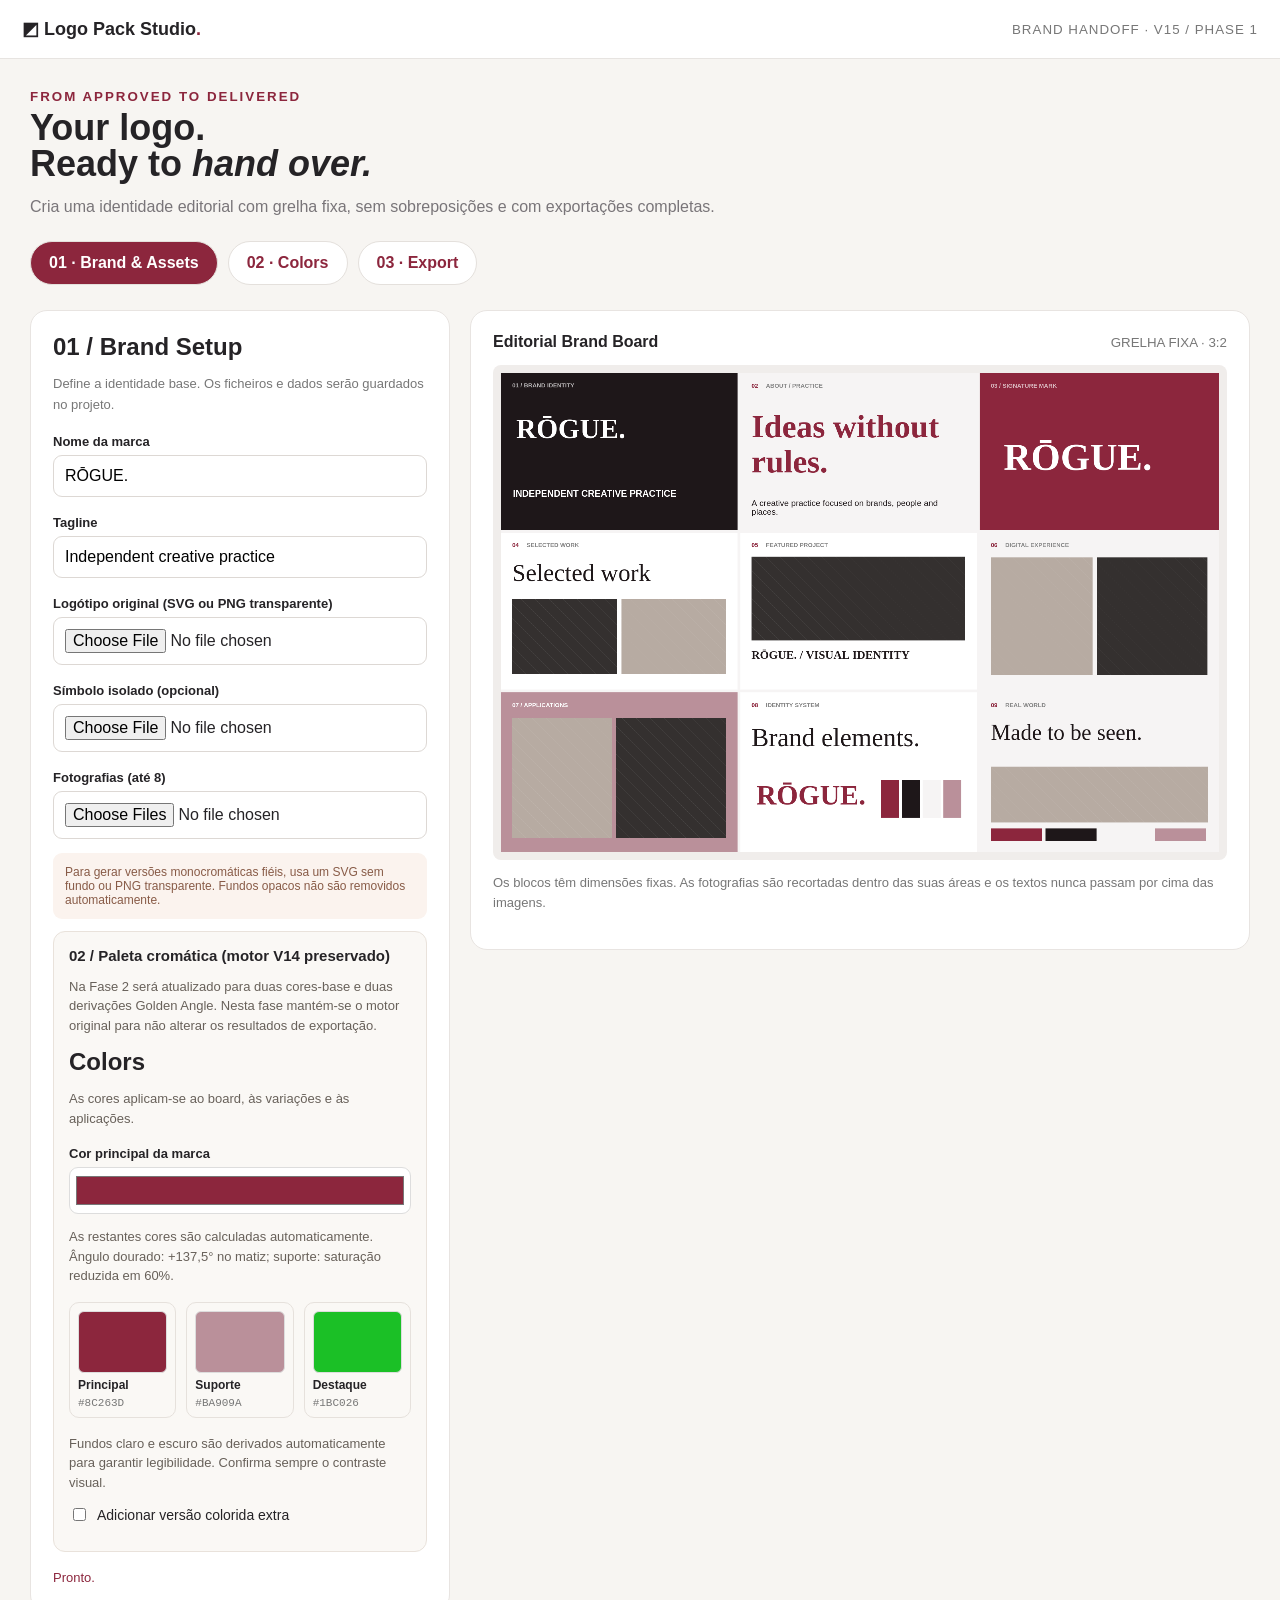
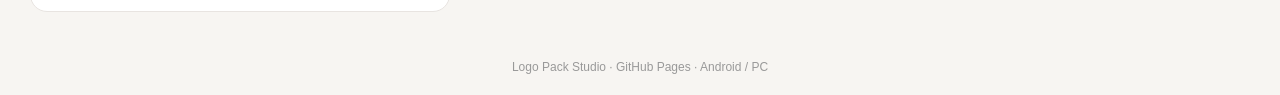
==== commit 98c1b168: "Add files via upload" ====
--- a/index.html
+++ b/index.html
@@ -1,7 +1,11 @@
 <!doctype html><html lang="pt"><head><meta charset="utf-8"><meta name="viewport" content="width=device-width,initial-scale=1"><title>Logo Pack Studio V14</title><style>
 :root{font-family:Inter,Arial,sans-serif;color:#252326;background:#f7f5f2}*{box-sizing:border-box}body{margin:0}header{background:#fff;border-bottom:1px solid #e7e4e1;padding:18px max(22px,calc((100vw - 1260px)/2));display:flex;justify-content:space-between;align-items:center}header strong{font-size:18px}header small{color:#777}main{max-width:1260px;margin:28px auto;padding:0 20px}.hero h1{font-size:36px;line-height:1;margin:5px 0 10px}.hero p{color:#797579}.steps{display:flex;gap:10px;margin:25px 0}.step{background:white;border:1px solid #e4e0dc;border-radius:24px;padding:12px 18px;font-weight:700;cursor:pointer;color:#8c263d}.step.active{background:#8c263d;color:white}.layout{display:grid;grid-template-columns:minmax(300px,420px) minmax(0,1fr);gap:20px;align-items:start}.panel,.preview{background:#fff;border:1px solid #e8e4e1;border-radius:17px;padding:22px}.panel h2{font-size:24px;margin:0 0 10px}.panel p,.hint{font-size:13px;line-height:1.6;color:#777}.field{display:block;font-size:13px;font-weight:700;margin:18px 0 6px}input[type=text],input[type=file],select,textarea{width:100%;border:1px solid #ddd8d4;border-radius:9px;padding:11px;font:inherit;background:#fff}input[type=color]{width:100%;height:47px;border:1px solid #ddd;border-radius:9px;padding:4px;background:white}.colorgrid{display:grid;grid-template-columns:1fr 1fr;gap:10px}.colorgrid label{font-size:12px;font-weight:700}.colorgrid input{margin-top:7px}button{border:0;border-radius:10px;background:#8c263d;color:white;font:inherit;font-weight:700;padding:13px 18px;cursor:pointer}button.secondary{background:#f3efec;color:#8c263d;border:1px solid #e5dbd6}button:disabled{opacity:.5}.buttons{display:flex;flex-wrap:wrap;gap:8px;margin-top:16px}.buttons button{flex:1;min-width:130px}.check{display:flex;align-items:center;gap:8px;margin:12px 0;font-size:14px}.check input{accent-color:#8c263d}.preview-top{display:flex;justify-content:space-between;gap:12px;align-items:center;margin-bottom:14px}.preview-top small{color:#777}.canvas-wrap{background:#f0edeb;padding:8px;border-radius:8px;overflow:hidden}canvas{display:block;width:100%;height:auto;background:white}#status{font-size:13px;line-height:1.6;color:#8c263d;margin-top:16px;white-space:pre-wrap}.hidden{display:none!important}.footer{padding:20px;text-align:center;color:#999;font-size:12px}.notice{background:#fbf3ee;padding:12px;border-radius:9px;font-size:12px;color:#885b47;margin-top:14px}@media(max-width:800px){.layout{grid-template-columns:1fr}.hero h1{font-size:30px}.steps{overflow:auto}.step{white-space:nowrap;padding:10px}.panel,.preview{padding:15px}header small{display:none}}
 .palette-auto{display:grid;grid-template-columns:repeat(3,minmax(0,1fr));gap:10px;margin:16px 0}.palette-swatch{border:1px solid #e6e1dc;border-radius:10px;padding:8px;display:flex;flex-direction:column;gap:5px;font-size:12px}.palette-swatch span{height:62px;border-radius:6px;border:1px solid #ddd}.palette-swatch code{font-size:11px;color:#777;overflow-wrap:anywhere}@media(max-width:420px){.palette-auto{gap:5px}.palette-swatch{padding:5px}}
-.preview-guide{margin-top:20px;padding:14px;border:1px solid #e9e3df;border-radius:12px}.thumb-grid{display:grid;grid-template-columns:repeat(3,minmax(0,1fr));gap:8px;margin:12px 0}.thumb-grid canvas{border:1px solid #ddd;max-width:100%;aspect-ratio:210/297;object-fit:contain}.thumb-grid small{font-size:10px;color:#777}.panel .buttons button{min-width:145px}@media(max-width:480px){.thumb-grid{grid-template-columns:repeat(2,1fr)}} </style></head><body><header><strong>◩ Logo Pack Studio<span style="color:#8c263d">.</span></strong><small>BRAND HANDOFF · V14</small></header><main><div class="hero"><small style="color:#8c263d;font-weight:700;letter-spacing:2px">FROM APPROVED TO DELIVERED</small><h1>Your logo.<br>Ready to <i>hand over.</i></h1><p>Cria uma identidade editorial com grelha fixa, sem sobreposições e com exportações completas.</p></div><nav class="steps"><button class="step active" data-step="0">01 · Brand & Assets</button><button class="step" data-step="1">02 · Colors</button><button class="step" data-step="2">03 · Export</button></nav><div class="layout"><div class="panel"><div class="stage" data-stage="0"><h2>Brand & Assets</h2><p>O logótipo principal é obrigatório. Símbolo e fotografias são opcionais.</p><label class="field">Nome da marca</label><input id="brand" type="text" value="RŌGUE."><label class="field">Tagline</label><input id="tagline" type="text" value="Independent creative practice"><label class="field">Logótipo original (SVG ou PNG transparente)</label><input id="logo" type="file" accept=".svg,.png,.webp,image/svg+xml,image/png,image/webp"><label class="field">Símbolo isolado (opcional)</label><input id="symbol" type="file" accept=".svg,.png,.webp,image/svg+xml,image/png,image/webp"><label class="field">Fotografias (até 8)</label><input id="photos" type="file" accept="image/*" multiple><div class="notice">Para gerar versões monocromáticas fiéis, usa um SVG sem fundo ou PNG transparente. Fundos opacos não são removidos automaticamente.</div><div class="buttons"><button id="next0">Continuar →</button></div></div><div class="stage hidden" data-stage="1"><h2>Colors</h2><p>As cores aplicam-se ao board, às variações e às aplicações.</p><label class="field" for="accent">Cor principal da marca</label><input id="accent" type="color" value="#8c263d"><p class="hint">As restantes cores são calculadas automaticamente. Ângulo dourado: +137,5° no matiz; suporte: saturação reduzida em 60%.</p><div class="palette-auto"><div class="palette-swatch"><span id="primary-swatch"></span><b>Principal</b><code id="primary-hex"></code></div><div class="palette-swatch"><span id="support-swatch"></span><b>Suporte</b><code id="support-hex"></code></div><div class="palette-swatch"><span id="accent-swatch"></span><b>Destaque</b><code id="accent-hex"></code></div></div><p class="hint">Fundos claro e escuro são derivados automaticamente para garantir legibilidade. Confirma sempre o contraste visual.</p><input id="dark" type="hidden" value="#171717"><input id="light" type="hidden" value="#f4f0ec"><input id="second" type="hidden" value="#a9a19a"><input id="golden" type="hidden" value="#ffc20f"><label class="check"><input id="extra" type="checkbox"> Adicionar versão colorida extra</label><div id="extra-fields" class="colorgrid hidden"><label>Cor do logótipo<input id="extraLogo" type="color" value="#8c263d"></label><label>Cor do fundo<input id="extraBg" type="color" value="#f4f0ec"></label></div><div class="buttons"><button class="secondary" id="back1">← Voltar</button><button id="next1">Continuar →</button></div></div><div class="stage hidden" data-stage="2"><h2>Ready to generate</h2><p>Pré-visualização e exportações usam a mesma grelha editorial.</p><label class="field">Título principal</label><input id="headline" type="text" value="Ideas without rules."><label class="field">Descrição</label><textarea id="description" rows="3">A creative practice focused on brands, people and places.</textarea><label class="field">Título de projeto</label><input id="project" type="text" value="Selected work"><label class="field">Resolução da imagem única</label><select id="resolution"><option value="2400">2400 × 1600 px</option><option value="3600" selected>3600 × 2400 px</option><option value="5400">5400 × 3600 px (alta resolução)</option></select><div class="notice"><strong>Os 3 resultados finais:</strong> Brand Board em PNG, Brand Guidelines A4 de 20 páginas em PDF, e ZIP com ambos e os assets individuais.</div><label class="field">Tipografia da marca (opcional: TTF, OTF, WOFF, WOFF2)</label><input id="brandFont" type="file" accept=".ttf,.otf,.woff,.woff2"><label class="field">Elementos gráficos próprios (opcional, até 4)</label><input id="graphics" type="file" accept="image/svg+xml,image/png,image/webp" multiple><div class="buttons"><button id="png">↓ Brand Board PNG</button><button id="pdf">↓ Brand Guidelines · 20 páginas</button><button id="zip">↓ ZIP Brand Pack completo</button></div><div class="notice">O PDF contém 20 páginas A4 rasterizadas a alta resolução. O ZIP preserva os SVG originais quando fornecidos. A exportação pode demorar em telemóveis.</div><div class="preview-guide"><strong>Pré-visualização do manual</strong><p class="hint">As páginas são geradas a partir dos dados da marca. Mostramos a capa, as normas do logótipo e a tipografia.</p><div id="guide-thumbs" class="thumb-grid"></div><button class="secondary" id="refreshGuide" type="button">Atualizar pré-visualização</button></div><div class="notice">O PDF de Brand Guidelines tem 20 páginas A4. SVG original incluído no ZIP quando carregado. Os formatos de impressão vetoriais exigem tratamento separado.</div><div class="buttons"><button class="secondary" id="back2">← Voltar</button></div></div><div id="status" role="status" aria-live="polite">Pronto.</div></div><div class="preview"><div class="preview-top"><strong>Editorial Brand Board</strong><small>GRELHA FIXA · 3:2</small></div><div class="canvas-wrap"><canvas id="board" width="1800" height="1200"></canvas></div><p class="hint">Os blocos têm dimensões fixas. As fotografias são recortadas dentro das suas áreas e os textos nunca passam por cima das imagens.</p></div></div></main><div class="footer">Logo Pack Studio · GitHub Pages · Android / PC</div><script>
+.preview-guide{margin-top:20px;padding:14px;border:1px solid #e9e3df;border-radius:12px}.thumb-grid{display:grid;grid-template-columns:repeat(3,minmax(0,1fr));gap:8px;margin:12px 0}.thumb-grid canvas{border:1px solid #ddd;max-width:100%;aspect-ratio:210/297;object-fit:contain}.thumb-grid small{font-size:10px;color:#777}.panel .buttons button{min-width:145px}@media(max-width:480px){.thumb-grid{grid-template-columns:repeat(2,1fr)}} </style>
+<style id="v15-style">
+:root{--v15:#8c263d}header{flex-wrap:wrap;gap:12px}header small{letter-spacing:1px}.project-toolbar{max-width:1260px;margin:16px auto 0;padding:14px 18px;background:#fff;border:1px solid #e7e0d8;border-radius:14px;display:flex;align-items:center;gap:9px;flex-wrap:wrap}.project-toolbar button{border:1px solid #ded6cf;border-radius:8px;padding:9px 12px;background:#f8f6f3;color:#292422;cursor:pointer;font-size:12px}.project-toolbar button.primary{background:#282322;color:white}.project-toolbar strong{margin-right:auto;font-size:13px}.project-toolbar small{color:#6d6660}.v15-tabs{display:grid!important;grid-template-columns:repeat(4,minmax(0,1fr))!important;gap:7px!important}.v15-tabs button{font-size:12px!important;white-space:normal!important;min-height:48px}.v15-card{background:#faf8f5;border:1px solid #e9e2db;border-radius:12px;padding:15px;margin:12px 0}.v15-card h3{font-size:15px;margin:0 0 9px}.v15-card p{font-size:13px;color:#68615a;line-height:1.5}.v15-pill{display:inline-block;border:1px solid #d9cec5;border-radius:100px;padding:5px 9px;font-size:11px;margin:3px;color:#665a50}.v15-page-list{display:grid;grid-template-columns:repeat(5,minmax(0,1fr));gap:5px;margin:12px 0}.v15-page-list button{padding:9px 2px!important;min-width:0!important;font-size:12px!important;background:#f2ede8!important;color:#3d3530!important;border:1px solid #e2d7ce!important;border-radius:7px!important}.v15-page-list button.chosen{background:#8c263d!important;color:white!important}.v15-page-preview{display:flex;justify-content:center;background:#eee9e3;padding:15px;border-radius:10px}.v15-page-preview canvas{width:min(100%,330px);height:auto;box-shadow:0 6px 22px #0002}.v15-controls{display:flex;gap:8px;flex-wrap:wrap}.v15-controls button{font-size:12px!important;min-width:0!important}.v15-help{font-size:12px;color:#716860;line-height:1.6}.v15-advanced{border-top:1px solid #e5dcd4;padding-top:12px;margin-top:12px}.v15-status{max-width:1260px;margin:0 auto;color:#746b62;font-size:12px;padding:0 6px}.stage[data-stage="1"] .v15-card{margin-bottom:16px}@media(max-width:640px){.project-toolbar{margin:10px 12px}.v15-tabs{grid-template-columns:repeat(2,minmax(0,1fr))!important}.v15-page-list{grid-template-columns:repeat(5,minmax(0,1fr))}.project-toolbar strong{width:100%}.v15-controls button{flex:1}}
+</style>
+</head><body><header><strong>◩ Logo Pack Studio<span style="color:#8c263d">.</span></strong><small>BRAND HANDOFF · V15 / PHASE 1</small></header><main><div class="hero"><small style="color:#8c263d;font-weight:700;letter-spacing:2px">FROM APPROVED TO DELIVERED</small><h1>Your logo.<br>Ready to <i>hand over.</i></h1><p>Cria uma identidade editorial com grelha fixa, sem sobreposições e com exportações completas.</p></div><nav class="steps"><button class="step active" data-step="0">01 · Brand & Assets</button><button class="step" data-step="1">02 · Colors</button><button class="step" data-step="2">03 · Export</button></nav><div class="layout"><div class="panel"><div class="stage" data-stage="0"><h2>Brand & Assets</h2><p>O logótipo principal é obrigatório. Símbolo e fotografias são opcionais.</p><label class="field">Nome da marca</label><input id="brand" type="text" value="RŌGUE."><label class="field">Tagline</label><input id="tagline" type="text" value="Independent creative practice"><label class="field">Logótipo original (SVG ou PNG transparente)</label><input id="logo" type="file" accept=".svg,.png,.webp,image/svg+xml,image/png,image/webp"><label class="field">Símbolo isolado (opcional)</label><input id="symbol" type="file" accept=".svg,.png,.webp,image/svg+xml,image/png,image/webp"><label class="field">Fotografias (até 8)</label><input id="photos" type="file" accept="image/*" multiple><div class="notice">Para gerar versões monocromáticas fiéis, usa um SVG sem fundo ou PNG transparente. Fundos opacos não são removidos automaticamente.</div><div class="buttons"><button id="next0">Continuar →</button></div></div><div class="stage hidden" data-stage="1"><h2>Colors</h2><p>As cores aplicam-se ao board, às variações e às aplicações.</p><label class="field" for="accent">Cor principal da marca</label><input id="accent" type="color" value="#8c263d"><p class="hint">As restantes cores são calculadas automaticamente. Ângulo dourado: +137,5° no matiz; suporte: saturação reduzida em 60%.</p><div class="palette-auto"><div class="palette-swatch"><span id="primary-swatch"></span><b>Principal</b><code id="primary-hex"></code></div><div class="palette-swatch"><span id="support-swatch"></span><b>Suporte</b><code id="support-hex"></code></div><div class="palette-swatch"><span id="accent-swatch"></span><b>Destaque</b><code id="accent-hex"></code></div></div><p class="hint">Fundos claro e escuro são derivados automaticamente para garantir legibilidade. Confirma sempre o contraste visual.</p><input id="dark" type="hidden" value="#171717"><input id="light" type="hidden" value="#f4f0ec"><input id="second" type="hidden" value="#a9a19a"><input id="golden" type="hidden" value="#ffc20f"><label class="check"><input id="extra" type="checkbox"> Adicionar versão colorida extra</label><div id="extra-fields" class="colorgrid hidden"><label>Cor do logótipo<input id="extraLogo" type="color" value="#8c263d"></label><label>Cor do fundo<input id="extraBg" type="color" value="#f4f0ec"></label></div><div class="buttons"><button class="secondary" id="back1">← Voltar</button><button id="next1">Continuar →</button></div></div><div class="stage hidden" data-stage="2"><h2>Ready to generate</h2><p>Pré-visualização e exportações usam a mesma grelha editorial.</p><label class="field">Título principal</label><input id="headline" type="text" value="Ideas without rules."><label class="field">Descrição</label><textarea id="description" rows="3">A creative practice focused on brands, people and places.</textarea><label class="field">Título de projeto</label><input id="project" type="text" value="Selected work"><label class="field">Resolução da imagem única</label><select id="resolution"><option value="2400">2400 × 1600 px</option><option value="3600" selected>3600 × 2400 px</option><option value="5400">5400 × 3600 px (alta resolução)</option></select><div class="notice"><strong>Os 3 resultados finais:</strong> Brand Board em PNG, Brand Guidelines A4 de 20 páginas em PDF, e ZIP com ambos e os assets individuais.</div><label class="field">Tipografia da marca (opcional: TTF, OTF, WOFF, WOFF2)</label><input id="brandFont" type="file" accept=".ttf,.otf,.woff,.woff2"><label class="field">Elementos gráficos próprios (opcional, até 4)</label><input id="graphics" type="file" accept="image/svg+xml,image/png,image/webp" multiple><div class="buttons"><button id="png">↓ Brand Board PNG</button><button id="pdf">↓ Brand Guidelines · 20 páginas</button><button id="zip">↓ ZIP Brand Pack completo</button></div><div class="notice">O PDF contém 20 páginas A4 rasterizadas a alta resolução. O ZIP preserva os SVG originais quando fornecidos. A exportação pode demorar em telemóveis.</div><div class="preview-guide"><strong>Pré-visualização do manual</strong><p class="hint">As páginas são geradas a partir dos dados da marca. Mostramos a capa, as normas do logótipo e a tipografia.</p><div id="guide-thumbs" class="thumb-grid"></div><button class="secondary" id="refreshGuide" type="button">Atualizar pré-visualização</button></div><div class="notice">O PDF de Brand Guidelines tem 20 páginas A4. SVG original incluído no ZIP quando carregado. Os formatos de impressão vetoriais exigem tratamento separado.</div><div class="buttons"><button class="secondary" id="back2">← Voltar</button></div></div><div id="status" role="status" aria-live="polite">Pronto.</div></div><div class="preview"><div class="preview-top"><strong>Editorial Brand Board</strong><small>GRELHA FIXA · 3:2</small></div><div class="canvas-wrap"><canvas id="board" width="1800" height="1200"></canvas></div><p class="hint">Os blocos têm dimensões fixas. As fotografias são recortadas dentro das suas áreas e os textos nunca passam por cima das imagens.</p></div></div></main><div class="footer">Logo Pack Studio · GitHub Pages · Android / PC</div><script>
 'use strict';const $=id=>document.getElementById(id),board=$('board'),ctx=board.getContext('2d'),W=1800,H=1200;let logo=null,symbol=null,photos=[],files={};const enc=new TextEncoder();function status(s){$('status').textContent=s}function step(n){document.querySelectorAll('.stage').forEach(e=>e.classList.toggle('hidden',+e.dataset.stage!==n));document.querySelectorAll('.step').forEach(e=>e.classList.toggle('active',+e.dataset.step===n))}document.querySelectorAll('.step').forEach(b=>b.onclick=()=>step(+b.dataset.step));$('next0').onclick=()=>step(1);$('next1').onclick=()=>step(2);$('back1').onclick=()=>step(0);$('back2').onclick=()=>step(1);$('extra').onchange=()=>{$('extra-fields').classList.toggle('hidden',!$('extra').checked);render()};function hexToHsl(hex){let r=parseInt(hex.slice(1,3),16)/255,g=parseInt(hex.slice(3,5),16)/255,b=parseInt(hex.slice(5,7),16)/255,max=Math.max(r,g,b),min=Math.min(r,g,b),delta=max-min,h=0,s=0,l=(max+min)/2;if(delta){s=delta/(1-Math.abs(2*l-1));switch(max){case r:h=((g-b)/delta)%6;break;case g:h=(b-r)/delta+2;break;default:h=(r-g)/delta+4}h=(h*60+360)%360}return [h,s,l]}function hslToHex(h,s,l){let c=(1-Math.abs(2*l-1))*s,x=c*(1-Math.abs((h/60)%2-1)),m=l-c/2,r=0,g=0,b=0;if(h<60)[r,g,b]=[c,x,0];else if(h<120)[r,g,b]=[x,c,0];else if(h<180)[r,g,b]=[0,c,x];else if(h<240)[r,g,b]=[0,x,c];else if(h<300)[r,g,b]=[x,0,c];else [r,g,b]=[c,0,x];return '#'+[r,g,b].map(v=>Math.round((v+m)*255).toString(16).padStart(2,'0')).join('').toUpperCase()}function updatePalette(){const primary=$('accent').value.toUpperCase(),[h,s,l]=hexToHsl(primary);const support=hslToHex(h,s*.4,Math.min(.82,Math.max(.63,l*.45+.49)));const golden=hslToHex((h+137.5)%360,Math.max(.75,s),Math.min(.57,Math.max(.43,l)));$('second').value=support;$('golden').value=golden;$('dark').value=hslToHex(h,Math.min(.18,s*.22),.105);$('light').value=hslToHex(h,Math.min(.18,s*.14),.96);[['primary',primary],['support',support],['accent',golden]].forEach(([id,c])=>{$(id+'-swatch').style.background=c;$(id+'-hex').textContent=c});}updatePalette();$('accent').addEventListener('input',()=>{updatePalette();render()});const fill=(x,y,w,h,c)=>{ctx.fillStyle=c;ctx.fillRect(x,y,w,h)};function txt(t,x,y,size=26,color='#161616',font='Arial',weight='normal'){ctx.fillStyle=color;ctx.textAlign='left';ctx.font=`${weight} ${size}px ${font}`;ctx.fillText(t,x,y)}function frame(x,y,w,h,color){fill(x,y,w,h,color);ctx.save();ctx.beginPath();ctx.rect(x,y,w,h);ctx.clip()}function end(){ctx.restore()}function cover(im,x,y,w,h){if(!im)return;const s=Math.max(w/im.width,h/im.height);ctx.drawImage(im,x+(w-im.width*s)/2,y+(h-im.height*s)/2,im.width*s,im.height*s)}function contain(im,x,y,w,h,p=0){if(!im)return;let s=Math.min((w-2*p)/im.width,(h-2*p)/im.height);ctx.drawImage(im,x+(w-im.width*s)/2,y+(h-im.height*s)/2,im.width*s,im.height*s)}function lines(t,maxW,size,font='Georgia',weight='normal',maxLines=3){ctx.font=`${weight} ${size}px ${font}`;let words=String(t).split(/\s+/),a=[],s='';for(let word of words){let n=s?s+' '+word:word;if(ctx.measureText(n).width>maxW&&s){a.push(s);s=word}else s=n}if(s)a.push(s);return a.slice(0,maxLines)}function fitted(t,x,y,w,h,size=58,color='#161616',font='Georgia',weight='normal',maxLines=3){let sz=size,ls;do{ls=lines(t,w,sz,font,weight,maxLines);if(ls.length*sz*1.08<=h)break;sz-=2}while(sz>14);ls.forEach((l,i)=>txt(l,x,y+(i+1)*sz*1.08,sz,color,font,weight))}function photo(n,x,y,w,h){frame(x,y,w,h,n%2?'#b7aba2':'#34302f');if(photos.length)cover(photos[n%photos.length],x,y,w,h);else{ctx.strokeStyle='#ffffff18';for(let i=-h;i<w+h;i+=35){ctx.beginPath();ctx.moveTo(x+i,y);ctx.lineTo(x+i+h,y+h);ctx.stroke()}}end()}function logoIn(x,y,w,h,dark=false){if(logo)contain(logo,x,y,w,h,14);else fitted($('brand').value,x+12,y+15,w-24,h-25,70,dark?'white':$('accent').value,'Georgia','bold',2)}function title(n,s,x,y){txt(n,x,y,15,$('accent').value,'Arial','bold');txt(s,x+36,y,15,'#888','Arial','bold')}function render(){let a=$('accent').value,d=$('dark').value,l=$('light').value,s=$('second').value,b=$('brand').value||'BRAND',tag=$('tagline').value;ctx.setTransform(board.width/W,0,0,board.height/H,0,0);ctx.clearRect(0,0,W,H);fill(0,0,W,H,l);const g=7; // fixed non-overlapping grid: x=0/600/1200, y=0/400/800
 // tile 1 brand hero
 frame(0,0,600-g,400-g,d);txt('01 / BRAND IDENTITY',28,36,15,'#ffffffa8','Arial','bold');logoIn(26,72,540,170,true);fitted(tag.toUpperCase(),30,285,500,66,23,'#fff','Arial','bold',2);end();
@@ -64,6 +68,61 @@
 async function previewGuide(){let target=$('guide-thumbs');target.innerHTML='';for(let i of [0,9,11]){let wrap=document.createElement('div'),cv=paintPage(i,.28);wrap.appendChild(cv);let label=document.createElement('small');label.textContent=(i+1)+' · '+pageTitles[i];wrap.appendChild(label);target.appendChild(wrap)}}
 $('refreshGuide').onclick=()=>previewGuide().catch(e=>status(e.message));
 async function logoRaster(im,kind,size=1024){let cv=document.createElement('canvas');cv.width=cv.height=size;let x=cv.getContext('2d');let sc=Math.min(size*.8/im.width,size*.8/im.height),w=im.width*sc,h=im.height*sc;x.drawImage(im,(size-w)/2,(size-h)/2,w,h);if(kind!=='original'){let data=x.getImageData(0,0,size,size).data,edge=[3,(size-1)*4+3,((size-1)*size)*4+3,(size*size-1)*4+3];if(edge.every(j=>data[j]>245))throw Error('O ficheiro do logótipo tem fundo opaco; as versões preta/branca precisam de transparência.');x.globalCompositeOperation='source-in';x.fillStyle=kind==='black'?'#000':kind==='white'?'#fff':$('accent').value;x.fillRect(0,0,size,size);x.globalCompositeOperation='source-over'}return cv}
-async function exportPack(which){let button=$(which);button.disabled=true;try{if(!logo)throw Error('Carrega primeiro o logótipo original.');let name=slug();if(which==='png'){status('A gerar Brand Board PNG…');save(await boardBlob(),name+'-brand-board.png');status('Brand Board PNG gerado.');return}if(which==='pdf'){let pdf=await guidePdf();save(pdf,name+'-brand-guidelines-20p.pdf');status('Brand Guidelines PDF de 20 páginas gerado.');return}status('A preparar o Brand Pack…');let e=[],root=name+'/',add=async(n,b)=>e.push([root+n,await bytes(b)]);let boardPng=await boardBlob();await add('01_Brand_Board/brand-board.png',boardPng);let guide=await guidePdf();await add('02_Brand_Guidelines/brand-guidelines-20p.pdf',guide);let palette={brand:$('brand').value,primary:$('accent').value,support:$('second').value,accent:$('golden').value,dark:$('dark').value,light:$('light').value,formula:'HSL support saturation x0.4, accent hue +137.5 degrees'};e.push([root+'03_Colors/palette.json',ascii(JSON.stringify(palette,null,2))]);e.push([root+'03_Colors/palette.txt',ascii(Object.entries(palette).map(([k,v])=>k+': '+v).join('\n'))]);for(let id of ['logo','symbol'])if(files[id])await add('04_Original_Assets/'+id+'-'+files[id].name,files[id]);if(files.font)await add('04_Original_Assets/font-'+files.font.name,files.font);if(files.photos)for(let i=0;i<files.photos.length;i++)await add('05_Photography/'+String(i+1).padStart(2,'0')+'-'+files.photos[i].name,files.photos[i]);for(let i=0;i<graphicFiles.length;i++)await add('06_Graphic_Elements/'+graphicFiles[i].name,graphicFiles[i]);for(let kind of ['original','black','white','primary']){try{let cv=await logoRaster(logo,kind);await add('07_Logo_Versions/'+kind+'-transparent.png',await blobCanvas(cv));if(kind==='black'||kind==='white'){let x=cv.getContext('2d');x.globalCompositeOperation='destination-over';x.fillStyle=kind==='black'?'#fff':'#000';x.fillRect(0,0,cv.width,cv.height);x.globalCompositeOperation='source-over';await add('07_Logo_Versions/'+kind+'-on-'+(kind==='black'?'white':'black')+'.png',await blobCanvas(cv))}}catch(err){e.push([root+'07_Logo_Versions/NOTICE.txt',ascii(err.message)]);break}}for(let size of [16,32,48,64,180,192,512]){let cv=document.createElement('canvas');cv.width=cv.height=size;let x=cv.getContext('2d');let im=symbol||logo;let sc=Math.min(size*.78/im.width,size*.78/im.height);x.drawImage(im,(size-im.width*sc)/2,(size-im.height*sc)/2,im.width*sc,im.height*sc);await add('08_Favicons/icon-'+size+'.png',await blobCanvas(cv))}for(let [label,w,h] of [['avatar',1024,1024],['post',1080,1080],['story',1080,1920],['banner',1500,500]]){let cv=document.createElement('canvas');cv.width=w;cv.height=h;let x=cv.getContext('2d');x.fillStyle=$('light').value;x.fillRect(0,0,w,h);let im=symbol||logo,sc=Math.min(w*.68/im.width,h*.68/im.height);x.drawImage(im,(w-im.width*sc)/2,(h-im.height*sc)/2,im.width*sc,im.height*sc);await add('09_Social_Media/'+label+'.png',await blobCanvas(cv))}e.push([root+'README.txt',ascii('Logo Pack Studio V14\n01 Brand Board PNG\n02 Brand Guidelines PDF (20 paginas A4)\n03 Cores\n04 Originais\n05 Fotografias\n06 Graficos\n07 Versoes de logotipo\n08 Favicons\n09 Redes sociais\n\nPDF rasterizado. CMYK e valores de impressao nao certificados. Fontes sujeitas a licenca.\n')]);save(zip(e),name+'-complete-brand-pack.zip');status('ZIP completo gerado. '+e.length+' ficheiros.')}catch(err){console.error(err);status('Erro: '+err.message)}finally{button.disabled=false}}
+async function exportPack(which){let button=$(which);button.disabled=true;try{if(!logo)throw Error('Carrega primeiro o logótipo original.');let name=slug();if(which==='png'){status('A gerar Brand Board PNG…');save(await boardBlob(),name+'-brand-board.png');status('Brand Board PNG gerado.');return}if(which==='pdf'){let pdf=await guidePdf();save(pdf,name+'-brand-guidelines-20p.pdf');status('Brand Guidelines PDF de 20 páginas gerado.');return}status('A preparar o Brand Pack…');let e=[],root=name+'/',add=async(n,b)=>e.push([root+n,await bytes(b)]);let boardPng=await boardBlob();await add('01_Brand_Board/brand-board.png',boardPng);let guide=await guidePdf();await add('02_Brand_Guidelines/brand-guidelines-20p.pdf',guide);let palette={brand:$('brand').value,primary:$('accent').value,support:$('second').value,accent:$('golden').value,dark:$('dark').value,light:$('light').value,formula:'HSL support saturation x0.4, accent hue +137.5 degrees'};e.push([root+'03_Colors/palette.json',ascii(JSON.stringify(palette,null,2))]);e.push([root+'03_Colors/palette.txt',ascii(Object.entries(palette).map(([k,v])=>k+': '+v).join('\n'))]);for(let id of ['logo','symbol'])if(files[id])await add('04_Original_Assets/'+id+'-'+files[id].name,files[id]);if(files.font)await add('04_Original_Assets/font-'+files.font.name,files.font);if(files.photos)for(let i=0;i<files.photos.length;i++)await add('05_Photography/'+String(i+1).padStart(2,'0')+'-'+files.photos[i].name,files.photos[i]);for(let i=0;i<graphicFiles.length;i++)await add('06_Graphic_Elements/'+graphicFiles[i].name,graphicFiles[i]);for(let kind of ['original','black','white','primary']){try{let cv=await logoRaster(logo,kind);await add('07_Logo_Versions/'+kind+'-transparent.png',await blobCanvas(cv));if(kind==='black'||kind==='white'){let x=cv.getContext('2d');x.globalCompositeOperation='destination-over';x.fillStyle=kind==='black'?'#fff':'#000';x.fillRect(0,0,cv.width,cv.height);x.globalCompositeOperation='source-over';await add('07_Logo_Versions/'+kind+'-on-'+(kind==='black'?'white':'black')+'.png',await blobCanvas(cv))}}catch(err){e.push([root+'07_Logo_Versions/NOTICE.txt',ascii(err.message)]);break}}for(let size of [16,32,48,64,180,192,512]){let cv=document.createElement('canvas');cv.width=cv.height=size;let x=cv.getContext('2d');let im=symbol||logo;let sc=Math.min(size*.78/im.width,size*.78/im.height);x.drawImage(im,(size-im.width*sc)/2,(size-im.height*sc)/2,im.width*sc,im.height*sc);await add('08_Favicons/icon-'+size+'.png',await blobCanvas(cv))}for(let [label,w,h] of [['avatar',1024,1024],['post',1080,1080],['story',1080,1920],['banner',1500,500]]){let cv=document.createElement('canvas');cv.width=w;cv.height=h;let x=cv.getContext('2d');x.fillStyle=$('light').value;x.fillRect(0,0,w,h);let im=symbol||logo,sc=Math.min(w*.68/im.width,h*.68/im.height);x.drawImage(im,(w-im.width*sc)/2,(h-im.height*sc)/2,im.width*sc,im.height*sc);await add('09_Social_Media/'+label+'.png',await blobCanvas(cv))}e.push([root+'README.txt',ascii('Logo Pack Studio V15 Phase 1\n01 Brand Board PNG\n02 Brand Guidelines PDF (20 paginas A4)\n03 Cores\n04 Originais\n05 Fotografias\n06 Graficos\n07 Versoes de logotipo\n08 Favicons\n09 Redes sociais\n\nPDF rasterizado. CMYK e valores de impressao nao certificados. Fontes sujeitas a licenca.\n')]);save(zip(e),name+'-complete-brand-pack.zip');status('ZIP completo gerado. '+e.length+' ficheiros.')}catch(err){console.error(err);status('Erro: '+err.message)}finally{button.disabled=false}}
 ['png','pdf','zip'].forEach(id=>$(id).onclick=()=>exportPack(id));render();previewGuide();
-</script></body></html>
+</script>
+<script id="v15-phase1">
+(()=>{'use strict';
+const $=id=>document.getElementById(id);
+const panel=document.querySelector('.panel');
+const oldColors=document.querySelector('.stage[data-stage="1"]');
+const exportStage=document.querySelector('.stage[data-stage="2"]');
+const setup=document.querySelector('.stage[data-stage="0"]');
+const colors=document.createElement('section');colors.className='v15-card';colors.innerHTML='<h3>02 / Paleta cromática (motor V14 preservado)</h3><p>Na Fase 2 será atualizado para duas cores-base e duas derivações Golden Angle. Nesta fase mantém-se o motor original para não alterar os resultados de exportação.</p>';
+for(const node of [...oldColors.children]){if(node.classList?.contains('buttons'))continue;colors.appendChild(node)}
+setup.appendChild(colors);oldColors.remove();
+setup.querySelector('h2').textContent='01 / Brand Setup';
+setup.querySelector('p').textContent='Define a identidade base. Os ficheiros e dados serão guardados no projeto.';
+setup.querySelector('.buttons')?.remove();
+const font=$('brandFont');const fontField=font.previousElementSibling;fontField?.parentNode.insertBefore(fontField,colors);colors.before(font);
+const assets=document.createElement('div');assets.className='stage hidden';assets.dataset.stage='1';assets.innerHTML=`<h2>02 / Visual Assets</h2><p>Biblioteca do projeto. A biblioteca de Smart Templates será integrada na Fase 4.</p><div class="v15-card"><h3>Recursos atuais</h3><p>Os ficheiros carregados no Brand Setup são reutilizados no Brand Board, PDF e ZIP.</p><div id="v15-assets-count" class="v15-help">Nenhum ficheiro carregado.</div></div><div class="v15-card"><h3>Elementos gráficos</h3><p>Carrega até quatro grafismos. O gerador automático de padrões será acrescentado na Fase 2.</p><div id="v15-graphics-slot"></div></div><div class="v15-card"><h3>Biblioteca híbrida — preparação</h3><span class="v15-pill">Stationery</span><span class="v15-pill">Packaging</span><span class="v15-pill">Digital</span><span class="v15-pill">Social</span><span class="v15-pill">Merchandise</span><span class="v15-pill">Signage</span><span class="v15-pill">Photography</span><span class="v15-pill">Patterns</span><p>Catálogo local/online e Smart Templates ainda não disponíveis nesta fase.</p></div>`;
+const gfx=$('graphics'),gfxLabel=gfx.previousElementSibling;const gfxSlot=assets.querySelector('#v15-graphics-slot');gfxSlot.append(gfxLabel,gfx);
+const guide=document.createElement('div');guide.className='stage hidden';guide.dataset.stage='2';guide.innerHTML=`<h2>03 / Brand Guidelines</h2><p>20 páginas A4 com ordem fixa. Navega pelas páginas e consulta a pré-visualização do motor de PDF existente.</p><label class="field">Página</label><div id="v15-pages" class="v15-page-list"></div><div class="v15-page-preview"><canvas id="v15-page-canvas" width="450" height="637"></canvas></div><p id="v15-page-name" class="v15-help"></p><div class="v15-controls"><button class="secondary" id="v15-prev" type="button">← Anterior</button><button class="secondary" id="v15-next" type="button">Seguinte →</button><button class="secondary" id="v15-refresh" type="button">Atualizar página</button></div><div class="v15-card"><h3>Editar conteúdos disponíveis</h3><p>Os campos gerais são editados em Brand Setup. Os campos próprios de cada página serão adicionados na Fase 3.</p><label class="check"><input type="checkbox" id="v15-advanced-toggle"> Mostrar opções avançadas</label><div id="v15-advanced" class="v15-advanced hidden"><p>Estrutura FIXED · Editorial Premium · Smart Hybrid. A ordem e o número de páginas estão bloqueados. Ajustes finos por página ficam para a Fase 3.</p></div></div>`;
+exportStage.dataset.stage='3';exportStage.querySelector('h2').textContent='04 / Export Studio';
+for(const id of ['back2'])$(id)?.parentElement?.remove();
+for(const id of ['next0','next1','back1'])$(id)?.remove();
+panel.insertBefore(assets,exportStage);panel.insertBefore(guide,exportStage);
+const nav=document.querySelector('.steps');nav.classList.add('v15-tabs');nav.innerHTML='';
+['01 · Brand Setup','02 · Visual Assets','03 · Guidelines','04 · Export Studio'].forEach((name,i)=>{let b=document.createElement('button');b.type='button';b.className='step'+(i===0?' active':'');b.textContent=name;b.onclick=()=>show(i);nav.appendChild(b)});
+function show(n){document.querySelectorAll('.stage').forEach(el=>el.classList.toggle('hidden',Number(el.dataset.stage)!==n));[...nav.children].forEach((el,i)=>el.classList.toggle('active',i===n));if(n===1)updateAssets();if(n===2)drawPage();if(n===3){try{previewGuide()}catch(e){console.warn(e)}}}
+const toolbar=document.createElement('div');toolbar.className='project-toolbar';toolbar.innerHTML=`<strong>◩ V15 · Phase 1 <small> / Project Manager</small></strong><button id="v15-new" type="button">Novo projeto</button><button id="v15-save" type="button" class="primary">Guardar agora</button><button id="v15-download" type="button">↓ Exportar projeto</button><button id="v15-open" type="button">↑ Abrir projeto</button><input id="v15-import" type="file" accept=".json,application/json" hidden><small id="v15-save-state">A iniciar armazenamento…</small>`;
+document.querySelector('main').before(toolbar);
+const fields=['brand','tagline','accent','extra','extraLogo','extraBg','headline','description','project','resolution'];
+const uploadIds=['logo','symbol','photos','brandFont','graphics'];
+let busy=false,timer=null,currentPage=0,db=null;
+const dbPromise=new Promise((resolve)=>{if(!window.indexedDB){resolve(null);return}let req=indexedDB.open('logo-pack-studio-v15',1);req.onupgradeneeded=()=>{let d=req.result;if(!d.objectStoreNames.contains('projects'))d.createObjectStore('projects')};req.onsuccess=()=>resolve(req.result);req.onerror=()=>resolve(null)});
+function message(s){$('v15-save-state').textContent=s}
+function fieldState(){let out={};for(let id of fields){let el=$(id);if(el)out[id]=el.type==='checkbox'?el.checked:el.value}return out}
+function getUploads(){let out={};for(let id of uploadIds){let el=$(id);out[id]=el?.files?[...el.files]:[]}return out}
+function snapshot(){return {schema:'logo-pack-studio-project',version:15,phase:1,updatedAt:new Date().toISOString(),fields:fieldState(),uploads:getUploads()}}
+function dbPut(project){return new Promise((resolve,reject)=>{if(!db){reject(Error('IndexedDB indisponível'));return}let tx=db.transaction('projects','readwrite');tx.objectStore('projects').put(project,'autosave');tx.oncomplete=()=>resolve();tx.onerror=()=>reject(tx.error)})}
+function dbGet(){return new Promise((resolve,reject)=>{if(!db){resolve(null);return}let tx=db.transaction('projects','readonly'),req=tx.objectStore('projects').get('autosave');req.onsuccess=()=>resolve(req.result||null);req.onerror=()=>reject(req.error)})}
+async function saveNow(){if(busy)return;try{await dbPut(snapshot());message('Guardado localmente · '+new Date().toLocaleTimeString('pt-PT',{hour:'2-digit',minute:'2-digit'}) )}catch(e){message('Sem autosave: exporta o projeto para um ficheiro JSON')}}
+function queueSave(){if(busy)return;message('Alterações por guardar…');clearTimeout(timer);timer=setTimeout(saveNow,1100)}
+function updateAssets(){const uploads=getUploads();let count=Object.values(uploads).reduce((a,x)=>a+x.length,0);$('v15-assets-count').textContent=`${count} ficheiro(s) no projeto · `+Object.entries(uploads).map(([k,v])=>k+': '+v.length).join(' · ')}
+function drawPage(){const c=$('v15-page-canvas');if(!c)return;try{let source=paintPage(currentPage,.5),x=c.getContext('2d');c.width=source.width;c.height=source.height;x.drawImage(source,0,0);$('v15-page-name').textContent=`${String(currentPage+1).padStart(2,'0')} / 20 — ${pageTitles[currentPage]}`;document.querySelectorAll('#v15-pages button').forEach((b,i)=>b.classList.toggle('chosen',i===currentPage));$('v15-prev').disabled=currentPage===0;$('v15-next').disabled=currentPage===19}catch(e){$('v15-page-name').textContent='Não foi possível gerar a pré-visualização: '+e.message}}
+for(let i=0;i<20;i++){let b=document.createElement('button');b.type='button';b.textContent=String(i+1).padStart(2,'0');b.title=pageTitles[i];b.onclick=()=>{currentPage=i;drawPage()};$('v15-pages').appendChild(b)}
+$('v15-prev').onclick=()=>{currentPage=Math.max(0,currentPage-1);drawPage()};$('v15-next').onclick=()=>{currentPage=Math.min(19,currentPage+1);drawPage()};$('v15-refresh').onclick=drawPage;
+$('v15-advanced-toggle').onchange=e=>$('v15-advanced').classList.toggle('hidden',!e.target.checked);
+async function restore(data){if(!data||data.schema!=='logo-pack-studio-project'||!data.fields||!data.uploads)throw Error('Ficheiro de projeto inválido');busy=true;clearTimeout(timer);try{for(let [id,val] of Object.entries(data.fields)){let el=$(id);if(!el)continue;if(el.type==='checkbox'){el.checked=!!val;el.dispatchEvent(new Event('change',{bubbles:true}))}else{el.value=val;el.dispatchEvent(new Event('input',{bubbles:true}))}}for(let id of uploadIds){let el=$(id),arr=data.uploads[id]||[];let dt=new DataTransfer();for(let f of arr){if(!(f instanceof Blob))continue;dt.items.add(f instanceof File?f:new File([f],f.name||id+'.bin',{type:f.type}))}el.files=dt.files;el.dispatchEvent(new Event('change',{bubbles:true}))}await new Promise(r=>setTimeout(r,400));updatePalette();render();await previewGuide();updateAssets();message('Projeto aberto com sucesso')}finally{busy=false;queueSave()}}
+function toDataURL(file){return new Promise((resolve,reject)=>{let r=new FileReader();r.onload=()=>resolve(r.result);r.onerror=()=>reject(r.error);r.readAsDataURL(file)})}
+async function downloadProject(){const snap=snapshot();message('A preparar ficheiro portátil…');let assets={};for(let [id,arr] of Object.entries(snap.uploads)){assets[id]=[];for(let f of arr)assets[id].push({name:f.name,type:f.type,lastModified:f.lastModified,data:await toDataURL(f)})}let json={...snap,uploads:assets};let blob=new Blob([JSON.stringify(json)],{type:'application/json'});save(blob,((snap.fields.brand||'brand').replace(/[^a-z0-9-]+/gi,'-')||'brand')+'-project-v15.json');message('Projeto exportado · inclui imagens e fontes')}
+async function openPortable(file){let obj=JSON.parse(await file.text());if(obj.schema!=='logo-pack-studio-project'||!obj.uploads)throw Error('Este não é um projeto do Logo Pack Studio');let uploads={};for(let [id,arr] of Object.entries(obj.uploads)){uploads[id]=[];for(let item of arr){if(typeof item.data!=='string'||!item.data.startsWith('data:'))continue;let response=await fetch(item.data),blob=await response.blob();uploads[id].push(new File([blob],item.name||'asset',{type:item.type||blob.type,lastModified:item.lastModified||Date.now()}))}}await restore({...obj,uploads})}
+$('v15-new').onclick=async()=>{if(!confirm('Criar um novo projeto? O projeto atual será substituído no autosave. Exporta-o primeiro se quiseres guardar uma cópia.'))return;busy=true;for(let id of uploadIds){let el=$(id);el.value='';el.dispatchEvent(new Event('change',{bubbles:true}))}for(let id of fields){let el=$(id);if(el.type==='checkbox')el.checked=false;else if(id==='brand')el.value='Nova Marca';else if(id==='accent')el.value='#8c263d';else if(id==='resolution')el.value='3600';else if(el.type==='color')el.value=el.defaultValue;else el.value='';el.dispatchEvent(new Event('input',{bubbles:true}))}busy=false;updatePalette();render();show(0);await saveNow();message('Novo projeto criado')};
+$('v15-save').onclick=saveNow;$('v15-download').onclick=()=>downloadProject().catch(e=>message('Erro: '+e.message));$('v15-open').onclick=()=>$('v15-import').click();$('v15-import').onchange=async e=>{let f=e.target.files[0];if(!f)return;try{await openPortable(f)}catch(err){message('Erro ao abrir: '+err.message)}e.target.value=''};
+for(let id of [...fields,...uploadIds]){let el=$(id);if(!el)continue;el.addEventListener('input',queueSave);el.addEventListener('change',()=>{queueSave();updateAssets();if(document.querySelector('.stage[data-stage="2"]:not(.hidden)'))setTimeout(drawPage,250)})}
+(async()=>{db=await dbPromise;if(!db){message('Armazenamento indisponível · usa Exportar projeto');return}try{let previous=await dbGet();if(previous){await restore(previous);message('Projeto recuperado automaticamente')}else{await saveNow();message('Autosave local ativo')}}catch(e){message('Erro ao recuperar projeto: '+e.message)}})();
+show(0);
+})();
+</script>
+</body></html>
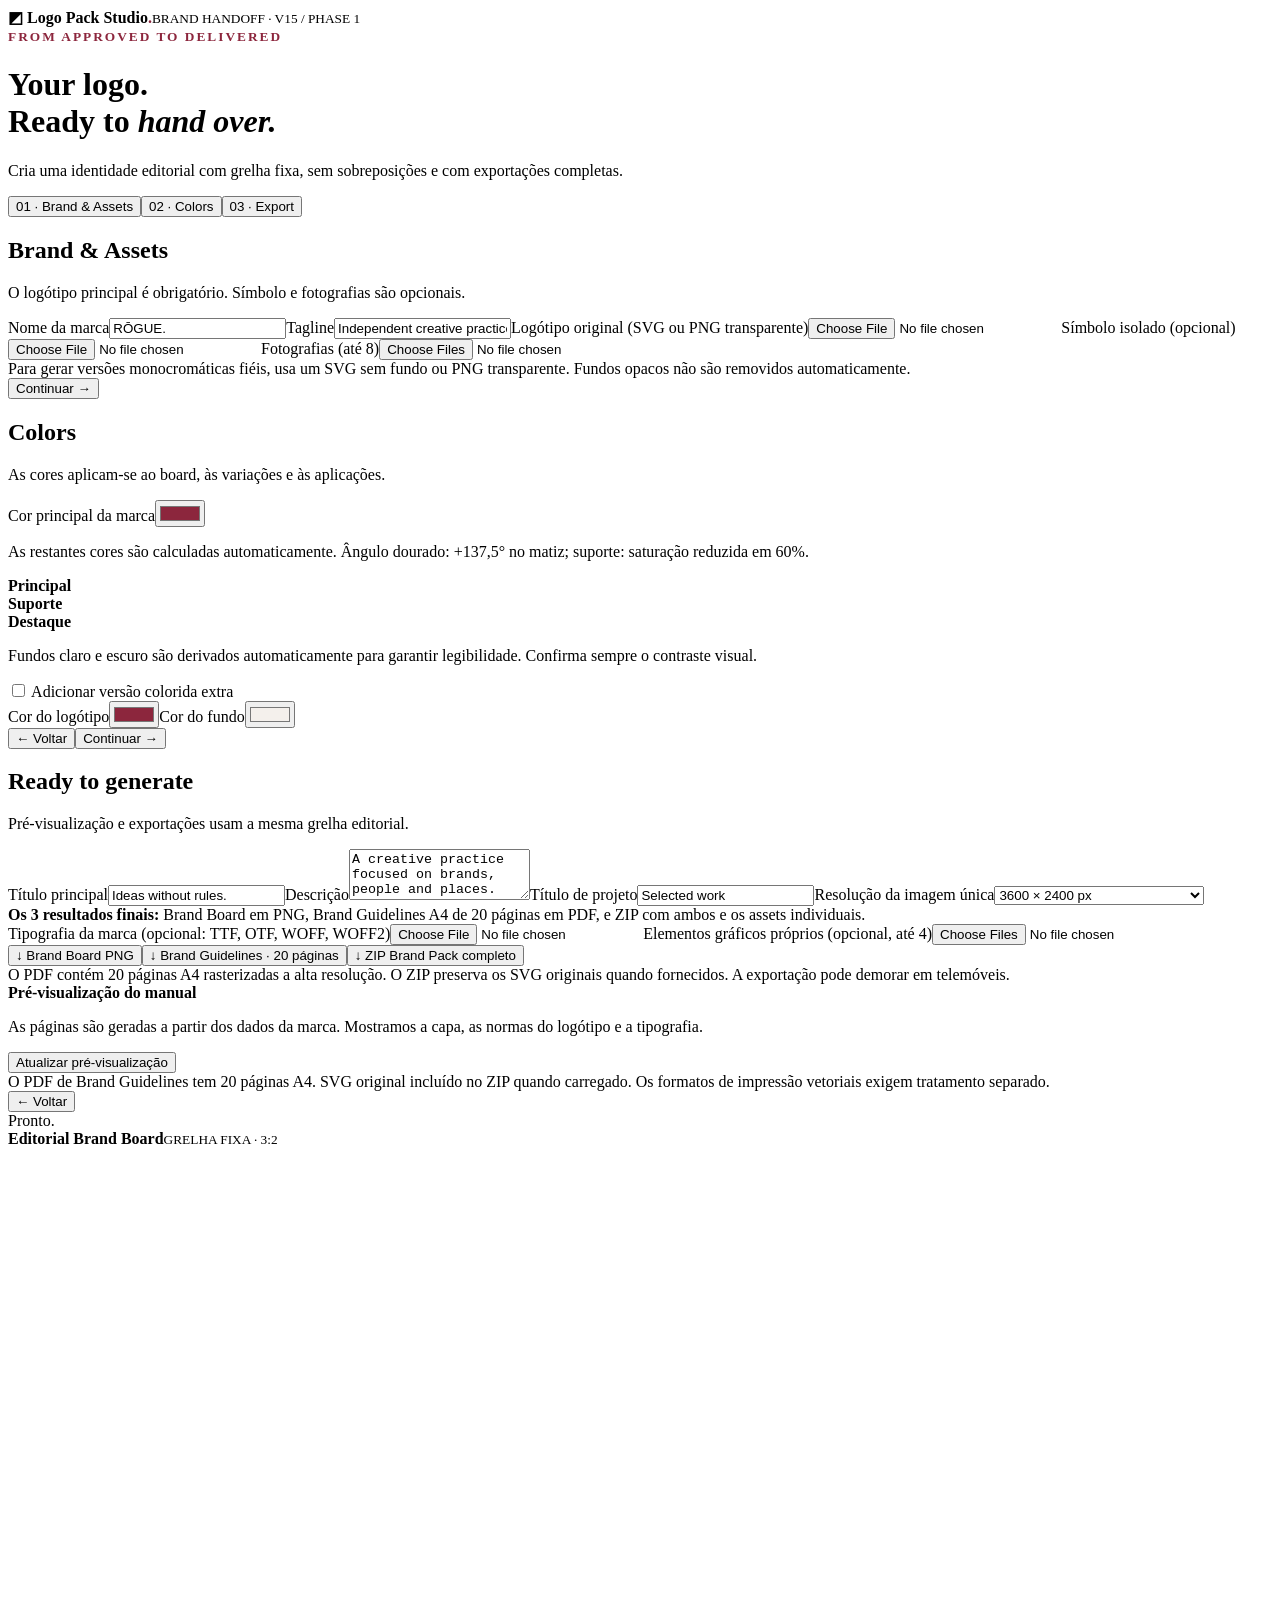
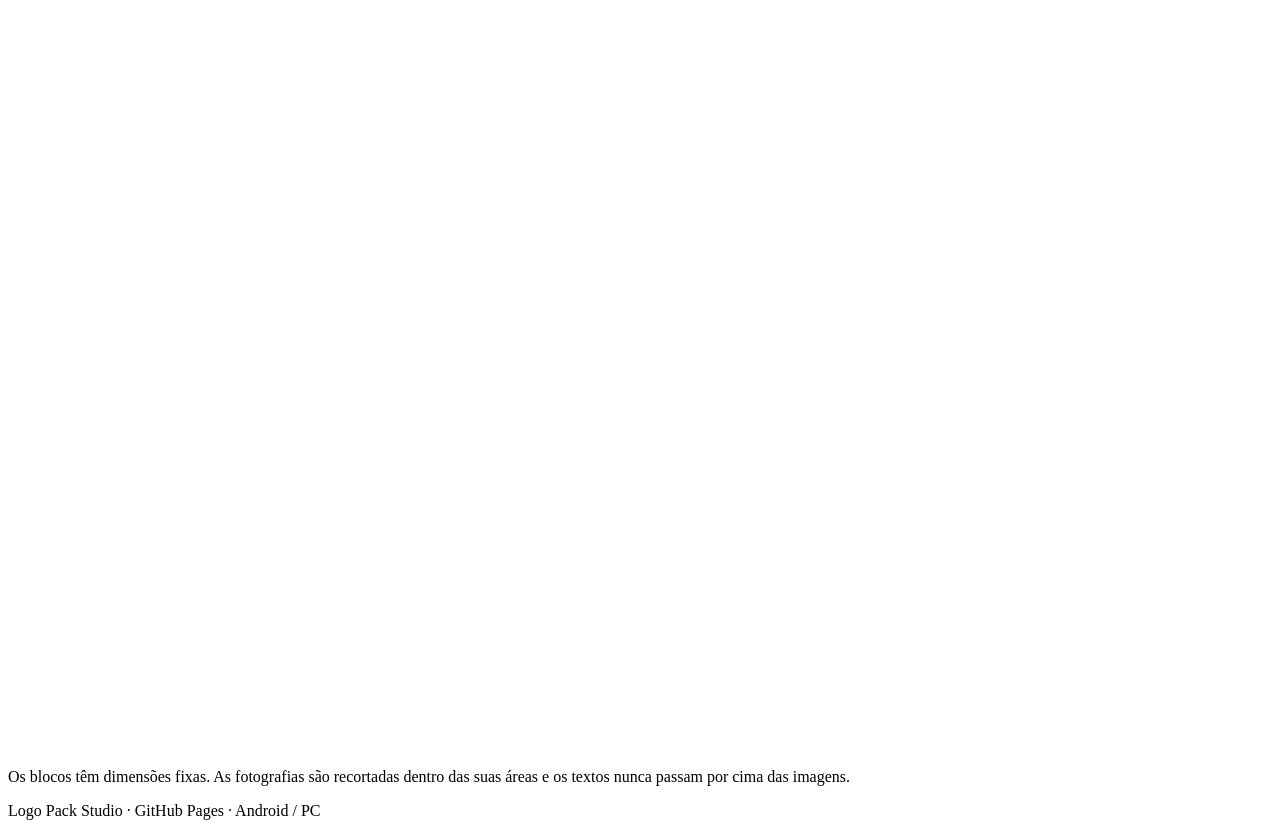
==== commit 90867284: "Add files via upload" ====
--- a/index.html
+++ b/index.html
@@ -1,128 +1,5 @@
-<!doctype html><html lang="pt"><head><meta charset="utf-8"><meta name="viewport" content="width=device-width,initial-scale=1"><title>Logo Pack Studio V14</title><style>
-:root{font-family:Inter,Arial,sans-serif;color:#252326;background:#f7f5f2}*{box-sizing:border-box}body{margin:0}header{background:#fff;border-bottom:1px solid #e7e4e1;padding:18px max(22px,calc((100vw - 1260px)/2));display:flex;justify-content:space-between;align-items:center}header strong{font-size:18px}header small{color:#777}main{max-width:1260px;margin:28px auto;padding:0 20px}.hero h1{font-size:36px;line-height:1;margin:5px 0 10px}.hero p{color:#797579}.steps{display:flex;gap:10px;margin:25px 0}.step{background:white;border:1px solid #e4e0dc;border-radius:24px;padding:12px 18px;font-weight:700;cursor:pointer;color:#8c263d}.step.active{background:#8c263d;color:white}.layout{display:grid;grid-template-columns:minmax(300px,420px) minmax(0,1fr);gap:20px;align-items:start}.panel,.preview{background:#fff;border:1px solid #e8e4e1;border-radius:17px;padding:22px}.panel h2{font-size:24px;margin:0 0 10px}.panel p,.hint{font-size:13px;line-height:1.6;color:#777}.field{display:block;font-size:13px;font-weight:700;margin:18px 0 6px}input[type=text],input[type=file],select,textarea{width:100%;border:1px solid #ddd8d4;border-radius:9px;padding:11px;font:inherit;background:#fff}input[type=color]{width:100%;height:47px;border:1px solid #ddd;border-radius:9px;padding:4px;background:white}.colorgrid{display:grid;grid-template-columns:1fr 1fr;gap:10px}.colorgrid label{font-size:12px;font-weight:700}.colorgrid input{margin-top:7px}button{border:0;border-radius:10px;background:#8c263d;color:white;font:inherit;font-weight:700;padding:13px 18px;cursor:pointer}button.secondary{background:#f3efec;color:#8c263d;border:1px solid #e5dbd6}button:disabled{opacity:.5}.buttons{display:flex;flex-wrap:wrap;gap:8px;margin-top:16px}.buttons button{flex:1;min-width:130px}.check{display:flex;align-items:center;gap:8px;margin:12px 0;font-size:14px}.check input{accent-color:#8c263d}.preview-top{display:flex;justify-content:space-between;gap:12px;align-items:center;margin-bottom:14px}.preview-top small{color:#777}.canvas-wrap{background:#f0edeb;padding:8px;border-radius:8px;overflow:hidden}canvas{display:block;width:100%;height:auto;background:white}#status{font-size:13px;line-height:1.6;color:#8c263d;margin-top:16px;white-space:pre-wrap}.hidden{display:none!important}.footer{padding:20px;text-align:center;color:#999;font-size:12px}.notice{background:#fbf3ee;padding:12px;border-radius:9px;font-size:12px;color:#885b47;margin-top:14px}@media(max-width:800px){.layout{grid-template-columns:1fr}.hero h1{font-size:30px}.steps{overflow:auto}.step{white-space:nowrap;padding:10px}.panel,.preview{padding:15px}header small{display:none}}
-.palette-auto{display:grid;grid-template-columns:repeat(3,minmax(0,1fr));gap:10px;margin:16px 0}.palette-swatch{border:1px solid #e6e1dc;border-radius:10px;padding:8px;display:flex;flex-direction:column;gap:5px;font-size:12px}.palette-swatch span{height:62px;border-radius:6px;border:1px solid #ddd}.palette-swatch code{font-size:11px;color:#777;overflow-wrap:anywhere}@media(max-width:420px){.palette-auto{gap:5px}.palette-swatch{padding:5px}}
-.preview-guide{margin-top:20px;padding:14px;border:1px solid #e9e3df;border-radius:12px}.thumb-grid{display:grid;grid-template-columns:repeat(3,minmax(0,1fr));gap:8px;margin:12px 0}.thumb-grid canvas{border:1px solid #ddd;max-width:100%;aspect-ratio:210/297;object-fit:contain}.thumb-grid small{font-size:10px;color:#777}.panel .buttons button{min-width:145px}@media(max-width:480px){.thumb-grid{grid-template-columns:repeat(2,1fr)}} </style>
-<style id="v15-style">
-:root{--v15:#8c263d}header{flex-wrap:wrap;gap:12px}header small{letter-spacing:1px}.project-toolbar{max-width:1260px;margin:16px auto 0;padding:14px 18px;background:#fff;border:1px solid #e7e0d8;border-radius:14px;display:flex;align-items:center;gap:9px;flex-wrap:wrap}.project-toolbar button{border:1px solid #ded6cf;border-radius:8px;padding:9px 12px;background:#f8f6f3;color:#292422;cursor:pointer;font-size:12px}.project-toolbar button.primary{background:#282322;color:white}.project-toolbar strong{margin-right:auto;font-size:13px}.project-toolbar small{color:#6d6660}.v15-tabs{display:grid!important;grid-template-columns:repeat(4,minmax(0,1fr))!important;gap:7px!important}.v15-tabs button{font-size:12px!important;white-space:normal!important;min-height:48px}.v15-card{background:#faf8f5;border:1px solid #e9e2db;border-radius:12px;padding:15px;margin:12px 0}.v15-card h3{font-size:15px;margin:0 0 9px}.v15-card p{font-size:13px;color:#68615a;line-height:1.5}.v15-pill{display:inline-block;border:1px solid #d9cec5;border-radius:100px;padding:5px 9px;font-size:11px;margin:3px;color:#665a50}.v15-page-list{display:grid;grid-template-columns:repeat(5,minmax(0,1fr));gap:5px;margin:12px 0}.v15-page-list button{padding:9px 2px!important;min-width:0!important;font-size:12px!important;background:#f2ede8!important;color:#3d3530!important;border:1px solid #e2d7ce!important;border-radius:7px!important}.v15-page-list button.chosen{background:#8c263d!important;color:white!important}.v15-page-preview{display:flex;justify-content:center;background:#eee9e3;padding:15px;border-radius:10px}.v15-page-preview canvas{width:min(100%,330px);height:auto;box-shadow:0 6px 22px #0002}.v15-controls{display:flex;gap:8px;flex-wrap:wrap}.v15-controls button{font-size:12px!important;min-width:0!important}.v15-help{font-size:12px;color:#716860;line-height:1.6}.v15-advanced{border-top:1px solid #e5dcd4;padding-top:12px;margin-top:12px}.v15-status{max-width:1260px;margin:0 auto;color:#746b62;font-size:12px;padding:0 6px}.stage[data-stage="1"] .v15-card{margin-bottom:16px}@media(max-width:640px){.project-toolbar{margin:10px 12px}.v15-tabs{grid-template-columns:repeat(2,minmax(0,1fr))!important}.v15-page-list{grid-template-columns:repeat(5,minmax(0,1fr))}.project-toolbar strong{width:100%}.v15-controls button{flex:1}}
-</style>
-</head><body><header><strong>◩ Logo Pack Studio<span style="color:#8c263d">.</span></strong><small>BRAND HANDOFF · V15 / PHASE 1</small></header><main><div class="hero"><small style="color:#8c263d;font-weight:700;letter-spacing:2px">FROM APPROVED TO DELIVERED</small><h1>Your logo.<br>Ready to <i>hand over.</i></h1><p>Cria uma identidade editorial com grelha fixa, sem sobreposições e com exportações completas.</p></div><nav class="steps"><button class="step active" data-step="0">01 · Brand & Assets</button><button class="step" data-step="1">02 · Colors</button><button class="step" data-step="2">03 · Export</button></nav><div class="layout"><div class="panel"><div class="stage" data-stage="0"><h2>Brand & Assets</h2><p>O logótipo principal é obrigatório. Símbolo e fotografias são opcionais.</p><label class="field">Nome da marca</label><input id="brand" type="text" value="RŌGUE."><label class="field">Tagline</label><input id="tagline" type="text" value="Independent creative practice"><label class="field">Logótipo original (SVG ou PNG transparente)</label><input id="logo" type="file" accept=".svg,.png,.webp,image/svg+xml,image/png,image/webp"><label class="field">Símbolo isolado (opcional)</label><input id="symbol" type="file" accept=".svg,.png,.webp,image/svg+xml,image/png,image/webp"><label class="field">Fotografias (até 8)</label><input id="photos" type="file" accept="image/*" multiple><div class="notice">Para gerar versões monocromáticas fiéis, usa um SVG sem fundo ou PNG transparente. Fundos opacos não são removidos automaticamente.</div><div class="buttons"><button id="next0">Continuar →</button></div></div><div class="stage hidden" data-stage="1"><h2>Colors</h2><p>As cores aplicam-se ao board, às variações e às aplicações.</p><label class="field" for="accent">Cor principal da marca</label><input id="accent" type="color" value="#8c263d"><p class="hint">As restantes cores são calculadas automaticamente. Ângulo dourado: +137,5° no matiz; suporte: saturação reduzida em 60%.</p><div class="palette-auto"><div class="palette-swatch"><span id="primary-swatch"></span><b>Principal</b><code id="primary-hex"></code></div><div class="palette-swatch"><span id="support-swatch"></span><b>Suporte</b><code id="support-hex"></code></div><div class="palette-swatch"><span id="accent-swatch"></span><b>Destaque</b><code id="accent-hex"></code></div></div><p class="hint">Fundos claro e escuro são derivados automaticamente para garantir legibilidade. Confirma sempre o contraste visual.</p><input id="dark" type="hidden" value="#171717"><input id="light" type="hidden" value="#f4f0ec"><input id="second" type="hidden" value="#a9a19a"><input id="golden" type="hidden" value="#ffc20f"><label class="check"><input id="extra" type="checkbox"> Adicionar versão colorida extra</label><div id="extra-fields" class="colorgrid hidden"><label>Cor do logótipo<input id="extraLogo" type="color" value="#8c263d"></label><label>Cor do fundo<input id="extraBg" type="color" value="#f4f0ec"></label></div><div class="buttons"><button class="secondary" id="back1">← Voltar</button><button id="next1">Continuar →</button></div></div><div class="stage hidden" data-stage="2"><h2>Ready to generate</h2><p>Pré-visualização e exportações usam a mesma grelha editorial.</p><label class="field">Título principal</label><input id="headline" type="text" value="Ideas without rules."><label class="field">Descrição</label><textarea id="description" rows="3">A creative practice focused on brands, people and places.</textarea><label class="field">Título de projeto</label><input id="project" type="text" value="Selected work"><label class="field">Resolução da imagem única</label><select id="resolution"><option value="2400">2400 × 1600 px</option><option value="3600" selected>3600 × 2400 px</option><option value="5400">5400 × 3600 px (alta resolução)</option></select><div class="notice"><strong>Os 3 resultados finais:</strong> Brand Board em PNG, Brand Guidelines A4 de 20 páginas em PDF, e ZIP com ambos e os assets individuais.</div><label class="field">Tipografia da marca (opcional: TTF, OTF, WOFF, WOFF2)</label><input id="brandFont" type="file" accept=".ttf,.otf,.woff,.woff2"><label class="field">Elementos gráficos próprios (opcional, até 4)</label><input id="graphics" type="file" accept="image/svg+xml,image/png,image/webp" multiple><div class="buttons"><button id="png">↓ Brand Board PNG</button><button id="pdf">↓ Brand Guidelines · 20 páginas</button><button id="zip">↓ ZIP Brand Pack completo</button></div><div class="notice">O PDF contém 20 páginas A4 rasterizadas a alta resolução. O ZIP preserva os SVG originais quando fornecidos. A exportação pode demorar em telemóveis.</div><div class="preview-guide"><strong>Pré-visualização do manual</strong><p class="hint">As páginas são geradas a partir dos dados da marca. Mostramos a capa, as normas do logótipo e a tipografia.</p><div id="guide-thumbs" class="thumb-grid"></div><button class="secondary" id="refreshGuide" type="button">Atualizar pré-visualização</button></div><div class="notice">O PDF de Brand Guidelines tem 20 páginas A4. SVG original incluído no ZIP quando carregado. Os formatos de impressão vetoriais exigem tratamento separado.</div><div class="buttons"><button class="secondary" id="back2">← Voltar</button></div></div><div id="status" role="status" aria-live="polite">Pronto.</div></div><div class="preview"><div class="preview-top"><strong>Editorial Brand Board</strong><small>GRELHA FIXA · 3:2</small></div><div class="canvas-wrap"><canvas id="board" width="1800" height="1200"></canvas></div><p class="hint">Os blocos têm dimensões fixas. As fotografias são recortadas dentro das suas áreas e os textos nunca passam por cima das imagens.</p></div></div></main><div class="footer">Logo Pack Studio · GitHub Pages · Android / PC</div><script>
-'use strict';const $=id=>document.getElementById(id),board=$('board'),ctx=board.getContext('2d'),W=1800,H=1200;let logo=null,symbol=null,photos=[],files={};const enc=new TextEncoder();function status(s){$('status').textContent=s}function step(n){document.querySelectorAll('.stage').forEach(e=>e.classList.toggle('hidden',+e.dataset.stage!==n));document.querySelectorAll('.step').forEach(e=>e.classList.toggle('active',+e.dataset.step===n))}document.querySelectorAll('.step').forEach(b=>b.onclick=()=>step(+b.dataset.step));$('next0').onclick=()=>step(1);$('next1').onclick=()=>step(2);$('back1').onclick=()=>step(0);$('back2').onclick=()=>step(1);$('extra').onchange=()=>{$('extra-fields').classList.toggle('hidden',!$('extra').checked);render()};function hexToHsl(hex){let r=parseInt(hex.slice(1,3),16)/255,g=parseInt(hex.slice(3,5),16)/255,b=parseInt(hex.slice(5,7),16)/255,max=Math.max(r,g,b),min=Math.min(r,g,b),delta=max-min,h=0,s=0,l=(max+min)/2;if(delta){s=delta/(1-Math.abs(2*l-1));switch(max){case r:h=((g-b)/delta)%6;break;case g:h=(b-r)/delta+2;break;default:h=(r-g)/delta+4}h=(h*60+360)%360}return [h,s,l]}function hslToHex(h,s,l){let c=(1-Math.abs(2*l-1))*s,x=c*(1-Math.abs((h/60)%2-1)),m=l-c/2,r=0,g=0,b=0;if(h<60)[r,g,b]=[c,x,0];else if(h<120)[r,g,b]=[x,c,0];else if(h<180)[r,g,b]=[0,c,x];else if(h<240)[r,g,b]=[0,x,c];else if(h<300)[r,g,b]=[x,0,c];else [r,g,b]=[c,0,x];return '#'+[r,g,b].map(v=>Math.round((v+m)*255).toString(16).padStart(2,'0')).join('').toUpperCase()}function updatePalette(){const primary=$('accent').value.toUpperCase(),[h,s,l]=hexToHsl(primary);const support=hslToHex(h,s*.4,Math.min(.82,Math.max(.63,l*.45+.49)));const golden=hslToHex((h+137.5)%360,Math.max(.75,s),Math.min(.57,Math.max(.43,l)));$('second').value=support;$('golden').value=golden;$('dark').value=hslToHex(h,Math.min(.18,s*.22),.105);$('light').value=hslToHex(h,Math.min(.18,s*.14),.96);[['primary',primary],['support',support],['accent',golden]].forEach(([id,c])=>{$(id+'-swatch').style.background=c;$(id+'-hex').textContent=c});}updatePalette();$('accent').addEventListener('input',()=>{updatePalette();render()});const fill=(x,y,w,h,c)=>{ctx.fillStyle=c;ctx.fillRect(x,y,w,h)};function txt(t,x,y,size=26,color='#161616',font='Arial',weight='normal'){ctx.fillStyle=color;ctx.textAlign='left';ctx.font=`${weight} ${size}px ${font}`;ctx.fillText(t,x,y)}function frame(x,y,w,h,color){fill(x,y,w,h,color);ctx.save();ctx.beginPath();ctx.rect(x,y,w,h);ctx.clip()}function end(){ctx.restore()}function cover(im,x,y,w,h){if(!im)return;const s=Math.max(w/im.width,h/im.height);ctx.drawImage(im,x+(w-im.width*s)/2,y+(h-im.height*s)/2,im.width*s,im.height*s)}function contain(im,x,y,w,h,p=0){if(!im)return;let s=Math.min((w-2*p)/im.width,(h-2*p)/im.height);ctx.drawImage(im,x+(w-im.width*s)/2,y+(h-im.height*s)/2,im.width*s,im.height*s)}function lines(t,maxW,size,font='Georgia',weight='normal',maxLines=3){ctx.font=`${weight} ${size}px ${font}`;let words=String(t).split(/\s+/),a=[],s='';for(let word of words){let n=s?s+' '+word:word;if(ctx.measureText(n).width>maxW&&s){a.push(s);s=word}else s=n}if(s)a.push(s);return a.slice(0,maxLines)}function fitted(t,x,y,w,h,size=58,color='#161616',font='Georgia',weight='normal',maxLines=3){let sz=size,ls;do{ls=lines(t,w,sz,font,weight,maxLines);if(ls.length*sz*1.08<=h)break;sz-=2}while(sz>14);ls.forEach((l,i)=>txt(l,x,y+(i+1)*sz*1.08,sz,color,font,weight))}function photo(n,x,y,w,h){frame(x,y,w,h,n%2?'#b7aba2':'#34302f');if(photos.length)cover(photos[n%photos.length],x,y,w,h);else{ctx.strokeStyle='#ffffff18';for(let i=-h;i<w+h;i+=35){ctx.beginPath();ctx.moveTo(x+i,y);ctx.lineTo(x+i+h,y+h);ctx.stroke()}}end()}function logoIn(x,y,w,h,dark=false){if(logo)contain(logo,x,y,w,h,14);else fitted($('brand').value,x+12,y+15,w-24,h-25,70,dark?'white':$('accent').value,'Georgia','bold',2)}function title(n,s,x,y){txt(n,x,y,15,$('accent').value,'Arial','bold');txt(s,x+36,y,15,'#888','Arial','bold')}function render(){let a=$('accent').value,d=$('dark').value,l=$('light').value,s=$('second').value,b=$('brand').value||'BRAND',tag=$('tagline').value;ctx.setTransform(board.width/W,0,0,board.height/H,0,0);ctx.clearRect(0,0,W,H);fill(0,0,W,H,l);const g=7; // fixed non-overlapping grid: x=0/600/1200, y=0/400/800
-// tile 1 brand hero
-frame(0,0,600-g,400-g,d);txt('01 / BRAND IDENTITY',28,36,15,'#ffffffa8','Arial','bold');logoIn(26,72,540,170,true);fitted(tag.toUpperCase(),30,285,500,66,23,'#fff','Arial','bold',2);end();
-// tile 2 manifesto
-frame(600,0,600-g,400-g,l);title('02','ABOUT / PRACTICE',628,37);fitted($('headline').value,628,74,520,205,81,a,'Georgia','bold',3);fitted($('description').value,628,310,510,55,21,d,'Arial','normal',2);end();
-// tile 3 symbol
-frame(1200,0,600,400-g,a);txt('03 / SIGNATURE MARK',1228,37,15,'#ffffffaa','Arial','bold');if(symbol||logo){contain(symbol||logo,1335,75,330,250,20)}else fitted(b,1260,140,480,170,95,'#fff','Georgia','bold',2);end();
-// tile 4 photography + selected work
-frame(0,400,600-g,400-g,'#fff');title('04','SELECTED WORK',28,436);fitted($('project').value,28,455,530,86,61,d,'Georgia','normal',2);photo(0,28,566,262,188);photo(1,302,566,262,188);end();
-// tile 5 featured project
-frame(600,400,600-g,400-g,'#fff');title('05','FEATURED PROJECT',628,436);photo(2,628,460,535,210);fitted(b+' / VISUAL IDENTITY',628,685,510,65,29,d,'Georgia','bold',2);end();
-// tile 6 digital / mockups
-frame(1200,400,600,400-g,l);title('06','DIGITAL EXPERIENCE',1228,436);photo(3,1228,462,255,295);photo(4,1494,462,277,295);end();
-// tile 7 applications
-frame(0,800,600-g,400,s);txt('07 / APPLICATIONS',28,837,15,'white','Arial','bold');photo(5,28,865,250,300);photo(6,289,865,275,300);end();
-// tile 8 brand system
-frame(600,800,600-g,400,'#fff');title('08','IDENTITY SYSTEM',628,837);fitted('Brand elements.',628,865,520,110,65,d,'Georgia','normal',2);logoIn(628,990,315,130);[a,d,l,s].forEach((c,i)=>{fill(953+i*52,1020,45,94,c)});end();
-// tile 9 colors and real world
-frame(1200,800,600,400,l);title('09','REAL WORLD',1228,837);fitted('Made to be seen.',1228,859,520,94,56,d,'Georgia','normal',2);photo(7,1228,986,544,140);[a,d,l,s].forEach((c,i)=>{fill(1228+i*137,1141,128,31,c)});end();}
-async function loadImg(f){return new Promise((res,rej)=>{let u=URL.createObjectURL(f),i=new Image();i.onload=()=>{URL.revokeObjectURL(u);res(i)};i.onerror=()=>{URL.revokeObjectURL(u);rej(Error('Imagem inválida: '+f.name))};i.src=u})}for(let id of ['brand','tagline','accent','dark','light','second','headline','description','project','extraLogo','extraBg'])$(id).addEventListener('input',render);for(let id of ['logo','symbol'])$(id).onchange=async e=>{try{let f=e.target.files[0];files[id]=f;let im=f?await loadImg(f):null;if(id==='logo')logo=im;else symbol=im;render();status('Ficheiro carregado.')}catch(err){status(err.message)}};$('photos').onchange=async e=>{try{files.photos=Array.from(e.target.files).slice(0,8);photos=await Promise.all(files.photos.map(loadImg));render();status(photos.length+' fotografias carregadas.')}catch(err){status(err.message)}};
-function blobCanvas(c,type='image/png',quality=.94){return new Promise((ok,fail)=>c.toBlob(b=>b?ok(b):fail(Error('Falha ao converter canvas')),type,quality))}async function boardBlob(type='image/png'){let w=Number($('resolution').value),h=w*2/3,oldW=board.width,oldH=board.height;try{board.width=w;board.height=h;render();return await blobCanvas(board,type)}finally{board.width=oldW;board.height=oldH;render()}}function save(blob,name){let u=URL.createObjectURL(blob),a=document.createElement('a');a.href=u;a.download=name;document.body.appendChild(a);a.click();a.remove();setTimeout(()=>URL.revokeObjectURL(u),30000)}const bytes=async b=>new Uint8Array(await b.arrayBuffer());function concat(...parts){let n=parts.reduce((a,p)=>a+p.length,0),r=new Uint8Array(n),k=0;for(let p of parts){r.set(p,k);k+=p.length}return r}const ascii=s=>enc.encode(s);function pdfJpeg(jpg,w,h){let obj=[ascii('<< /Type /Catalog /Pages 2 0 R >>'),ascii('<< /Type /Pages /Kids [3 0 R] /Count 1 >>'),ascii('<< /Type /Page /Parent 2 0 R /MediaBox [0 0 900 600] /Resources << /XObject << /Im0 4 0 R >> >> /Contents 5 0 R >>'),concat(ascii(`<< /Type /XObject /Subtype /Image /Width ${w} /Height ${h} /ColorSpace /DeviceRGB /BitsPerComponent 8 /Filter /DCTDecode /Length ${jpg.length} >>\nstream\n`),jpg,ascii('\nendstream')),ascii('<< /Length 30 >>\nstream\nq 900 0 0 600 0 0 cm /Im0 Do Q\nendstream')];let out=[ascii('%PDF-1.4\n')],offset=[0],pos=out[0].length;obj.forEach((o,i)=>{offset.push(pos);let p=concat(ascii(`${i+1} 0 obj\n`),o,ascii('\nendobj\n'));out.push(p);pos+=p.length});let start=pos,refs=['xref\n0 6\n0000000000 65535 f \n'];for(let i=1;i<6;i++)refs.push(String(offset[i]).padStart(10,'0')+' 00000 n \n');out.push(ascii(refs.join('')+`trailer\n<< /Size 6 /Root 1 0 R >>\nstartxref\n${start}\n%%EOF`));return new Blob(out,{type:'application/pdf'})}const u16=n=>new Uint8Array([n&255,(n>>>8)&255]),u32=n=>new Uint8Array([n&255,(n>>>8)&255,(n>>>16)&255,(n>>>24)&255]);let table=Array.from({length:256},(_,i)=>{let c=i;for(let j=0;j<8;j++)c=c&1?0xedb88320^(c>>>1):c>>>1;return c>>>0});function crc(b){let c=0xffffffff;for(let v of b)c=table[(c^v)&255]^(c>>>8);return(c^0xffffffff)>>>0}function zip(entries){let local=[],central=[],pos=0;for(let [name,data] of entries){let n=ascii(name),crcVal=crc(data),hdr=concat(u32(0x04034b50),u16(20),u16(0x800),u16(0),u16(0),u16(0),u32(crcVal),u32(data.length),u32(data.length),u16(n.length),u16(0),n,data);local.push(hdr);central.push(concat(u32(0x02014b50),u16(20),u16(20),u16(0x800),u16(0),u16(0),u16(0),u32(crcVal),u32(data.length),u32(data.length),u16(n.length),u16(0),u16(0),u16(0),u16(0),u32(0),u32(pos),n));pos+=hdr.length}let cd=concat(...central);return new Blob([...local,cd,u32(0x06054b50),u16(0),u16(0),u16(entries.length),u16(entries.length),u32(cd.length),u32(pos),u16(0)],{type:'application/zip'})}
-// Mask only nontransparent pixels. Reject opaque files to prevent black/white squares.
-async function mono(im,color,bg,size=1024){let cv=document.createElement('canvas');cv.width=cv.height=size;let x=cv.getContext('2d',{willReadFrequently:true}),s=Math.min(size*.8/im.width,size*.8/im.height),w=im.width*s,h=im.height*s;x.drawImage(im,(size-w)/2,(size-h)/2,w,h);let pixels=x.getImageData(0,0,size,size),d=pixels.data,corner=0;for(let p of [3,(size-1)*4,(size*(size-1))*4+3,(size*size-1)*4+3])corner+=d[p];if(corner/4>245)throw Error('O logótipo tem fundo opaco. Carrega SVG/PNG transparente para criar versões monocromáticas.');x.globalCompositeOperation='source-in';x.fillStyle=color;x.fillRect(0,0,size,size);x.globalCompositeOperation='destination-over';x.fillStyle=bg;x.fillRect(0,0,size,size);x.globalCompositeOperation='source-over';return bytes(await blobCanvas(cv))}function slug(){return ($('brand').value||'brand').normalize('NFKD').replace(/[^a-z0-9]+/gi,'-').replace(/^-|-$/g,'')||'brand'}let brandFontName='Arial', graphicImgs=[],graphicFiles=[];
-$('brandFont').addEventListener('change',async e=>{const f=e.target.files[0];if(!f)return;try{const url=URL.createObjectURL(f);brandFontName='BrandUploaded';const face=new FontFace(brandFontName,`url(${url})`);await face.load();document.fonts.add(face);files.font=f;status('Tipografia carregada: '+f.name);await previewGuide()}catch(err){status('Não foi possível carregar a fonte: '+err.message)}});
-$('graphics').addEventListener('change',async e=>{graphicFiles=Array.from(e.target.files).slice(0,4);try{graphicImgs=await Promise.all(graphicFiles.map(loadImg));await previewGuide()}catch(err){status('Erro ao carregar elemento gráfico: '+err.message)}});
-const pageTitles=['Capa','Índice','A marca','Personalidade','Identidade visual','Logótipo principal','Versões oficiais','Área de proteção','Dimensão mínima','Usos incorretos','Paleta cromática','Tipografia','Hierarquia tipográfica','Elementos gráficos','Padrões','Direção fotográfica','Redes sociais','Aplicações da marca','Ficheiros e formatos','Checklist de entrega'];
-function rgb(hex){return [parseInt(hex.slice(1,3),16),parseInt(hex.slice(3,5),16),parseInt(hex.slice(5,7),16)]}
-function contrast(hex){let v=rgb(hex).map(n=>{n/=255;return n<=.04045?n/12.92:Math.pow((n+.055)/1.055,2.4)});return .2126*v[0]+.7152*v[1]+.0722*v[2]>.38?'#191919':'#ffffff'}
-function paintPage(index,scale=1){let c=document.createElement('canvas');c.width=Math.round(900*scale);c.height=Math.round(1273*scale);let x=c.getContext('2d');x.scale(scale,scale);const A=$('accent').value,D=$('dark').value,L=$('light').value,S=$('second').value,G=$('golden').value,B=$('brand').value||'Brand',T=$('tagline').value||'Identidade visual';const P=[A,S,G,D,L];
-function rect(px,py,w,h,color){x.fillStyle=color;x.fillRect(px,py,w,h)}function text(t,px,py,size=24,color=D,font='Arial',weight='normal'){x.fillStyle=color;x.font=`${weight} ${size}px ${font}`;x.textBaseline='alphabetic';x.fillText(String(t),px,py)}function line(t,px,py,maxw,size=24,color=D,font='Arial',weight='normal',limit=4){x.font=`${weight} ${size}px ${font}`;let words=String(t).split(/\s+/),a=[],q='';for(let word of words){let n=q?q+' '+word:word;if(x.measureText(n).width>maxw&&q){a.push(q);q=word}else q=n}if(q)a.push(q);a.slice(0,limit).forEach((v,i)=>text(v,px,py+i*size*1.34,size,color,font,weight))}
-function img(im,px,py,w,h,mode='contain'){if(!im)return;let ratio=mode==='cover'?Math.max(w/im.width,h/im.height):Math.min(w/im.width,h/im.height);let iw=im.width*ratio,ih=im.height*ratio;x.save();x.beginPath();x.rect(px,py,w,h);x.clip();x.drawImage(im,px+(w-iw)/2,py+(h-ih)/2,iw,ih);x.restore()}
-function logoBox(px,py,w,h,bg='#ffffff',color=A){rect(px,py,w,h,bg);if(logo)img(logo,px+25,py+20,w-50,h-40);else line(B,px+35,py+h/2,w-70,62,color,'Georgia','bold',2)}
-function monoBox(px,py,w,h,bg,ink){rect(px,py,w,h,bg);if(!logo){line(B,px+24,py+h/2,w-48,46,ink,'Georgia','bold',2);return}let m=document.createElement('canvas');m.width=Math.round(w);m.height=Math.round(h);let z=m.getContext('2d'),r=Math.min((w-45)/logo.width,(h-45)/logo.height),iw=logo.width*r,ih=logo.height*r;z.drawImage(logo,(w-iw)/2,(h-ih)/2,iw,ih);z.globalCompositeOperation='source-in';z.fillStyle=ink;z.fillRect(0,0,w,h);x.drawImage(m,px,py)}function pic(n,px,py,w,h){rect(px,py,w,h,S);if(photos.length)img(photos[n%photos.length],px,py,w,h,'cover');else{rect(px+20,py+20,w-40,h-40,L);text('FOTOGRAFIA OPCIONAL',px+35,py+h/2,19,D)}}
-rect(0,0,900,1273,'#fff');rect(0,0,900,12,A);text('LOGO PACK STUDIO  /  '+B.toUpperCase(),55,57,15,D,'Arial','bold');text(String(index+1).padStart(2,'0')+' / 20',783,57,14,A,'Arial','bold');rect(55,75,790,1,'#dedad6');if(index===0){rect(0,90,900,820,D);logoBox(90,180,720,340,D,'#fff');line(B,90,620,720,78,'#fff','Georgia','bold',2);line(T.toUpperCase(),90,704,720,25,'#fff','Arial','normal',3);rect(55,1000,790,11,A);text('BRAND GUIDELINES',55,1058,32,D,'Arial','bold');text('IDENTIDADE VISUAL  /  2026',55,1100,18,S);}
-else{ text(String(index+1).padStart(2,'0')+'  /  '+pageTitles[index].toUpperCase(),55,135,17,A,'Arial','bold');line(pageTitles[index],55,212,790,53,D,'Georgia','bold',2);rect(55,235,790,2,'#dedad6');
-switch(index){
-case 1:pageTitles.slice(2).forEach((t,j)=>{let yy=305+j*43;text(String(j+3).padStart(2,'0'),75,yy,18,A,'Arial','bold');text(t,135,yy,22,D)});break;
-case 2:logoBox(55,300,790,390,L);line(T,55,760,750,36,D,'Georgia','normal',3);line($('description').value,55,840,750,23,D,'Arial','normal',5);break;
-case 3:['ESSÊNCIA','PERSONALIDADE','EXPRESSÃO'].forEach((v,j)=>{let y=315+j*225;rect(55,y,790,190,j===1?D:L);text(v,83,y+55,18,j===1?'#fff':A,'Arial','bold');line([T,$('description').value,$('headline').value][j],83,y+108,720,30,j===1?'#fff':D,'Georgia','normal',3)});break;
-case 4:logoBox(55,290,790,510,L);P.forEach((co,j)=>rect(55+j*158,830,158,140,co));break;
-case 5:logoBox(55,310,790,600,L);text('Versão oficial da marca',55,975,25,D);break;
-case 6:monoBox(55,310,385,350,'#ffffff','#000000');monoBox(460,310,385,350,'#111111','#ffffff');logoBox(55,690,790,300,A);text('Original · Preto · Branco · Principal',55,1040,24,D);break;
-case 7:rect(55,305,790,620,L);x.strokeStyle=A;x.lineWidth=3;x.strokeRect(135,400,630,430);logoBox(175,440,550,350,'#fff');text('Margem mínima sugerida: 10% da dimensão maior',55,990,23,D);break;
-case 8:[1,.65,.4].forEach((v,j)=>{logoBox(55,290+j*235,790*v,205,L);text(Math.round(v*100)+'%',55+790*v+12,390+j*235,22,A)});break;
-case 9:{const labels=['Não esticar','Não rodar','Não alterar cores','Não aplicar efeitos','Não alterar espaçamentos','Evitar baixo contraste'];for(let j=0;j<6;j++){let col=j%2,row=Math.floor(j/2),px=55+col*405,py=300+row*275;rect(px,py,385,215,j===5?S:L);x.save();if(j===1){x.translate(px+192,py+105);x.rotate(.18);x.translate(-px-192,-py-105)}if(j===0){x.translate(px,py);x.scale(1.2,.8);x.translate(-px,-py)}logoBox(px+18,py+20,349,170,j===5?S:L,j===2?G:A);x.restore();text('× '+labels[j],px,py+245,20,A,'Arial','bold')}}break;
-case 10:P.forEach((co,j)=>{let py=305+j*165;rect(55,py,230,140,co);text(['PRINCIPAL','SUPORTE','DESTAQUE','ESCURO','CLARO'][j],320,py+52,25,D,'Arial','bold');text(co.toUpperCase(),320,py+90,22,A)});break;
-case 11:rect(55,300,790,355,D);text('Aa Bb Cc',80,540,115,'#fff',brandFontName,'normal');text('Fonte definida: '+(files.font?files.font.name:'Arial (padrão)'),55,720,22,D);text('ABCDEFGHIJKLMNOPQRSTUVWXYZ',55,790,30,D,brandFontName);text('abcdefghijklmnopqrstuvwxyz 0123456789',55,850,25,D,brandFontName);break;
-case 12:['Título principal','Cabeçalho','Subtítulo','Texto de corpo e legendas'].forEach((v,j)=>text(v,55,370+j*185,[56,40,30,22][j],j===0?A:D,brandFontName));break;
-case 13:for(let j=0;j<4;j++){let px=55+(j%2)*405,py=310+Math.floor(j/2)*380;rect(px,py,385,345,P[j]);if(graphicImgs.length)img(graphicImgs[j%graphicImgs.length],px+50,py+35,285,270);else if(symbol||logo)img(symbol||logo,px+85,py+75,215,195);text(['FORMAS','CONTRASTE','MOTIVOS','PADRÕES'][j],px+12,py+332,16,contrast(P[j]),'Arial','bold')}break;
-case 14:for(let j=0;j<4;j++){let px=55+(j%2)*405,py=310+Math.floor(j/2)*380;rect(px,py,385,345,j%2?L:D);for(let yy=py+25;yy<py+345;yy+=125)for(let xx=px+25;xx<px+385;xx+=125){if(symbol||logo)img(symbol||logo,xx,yy,92,92);else{rect(xx,yy,70,70,A)}}}break;
-case 15:pic(0,55,310,790,450);pic(1,55,780,385,280);pic(2,460,780,385,280);break;
-case 16:pic(0,55,310,385,520);pic(1,460,310,385,520);logoBox(55,860,790,190,L);break;
-case 17:pic(2,55,310,790,360);pic(3,55,695,385,360);pic(4,460,695,385,360);break;
-case 18:['Brand Board PNG','Brand Guidelines PDF','Logótipos originais','Versões monocromáticas','Favicons e ícones','Fotografias e gráficos','Paleta JSON + TXT'].forEach((v,j)=>{text('✓',65,330+j*95,28,A);text(v,120,330+j*95,26,D)});break;
-case 19:['Confirmar ortografia e conteúdos','Validar cores e contraste','Rever proporções dos logótipos','Confirmar transparências','Verificar direitos das fotografias','Confirmar tipografia licenciada','Testar ficheiros antes da entrega'].forEach((v,j)=>{rect(62,303+j*103,25,25,'#fff');x.strokeStyle=A;x.strokeRect(62,303+j*103,25,25);text(v,105,327+j*103,22,D)});break;
-}}
-rect(55,1193,790,1,'#dedad6');text('BRAND GUIDELINES  /  '+B.toUpperCase(),55,1227,13,'#999','Arial','bold');text('A4  /  '+String(index+1).padStart(2,'0'),760,1227,13,'#999');return c}
-function pdfPages(pages){let objs=[],pageRefs=[];objs.push(ascii('<< /Type /Catalog /Pages 2 0 R >>'));objs.push(null);for(let i=0;i<pages.length;i++){let pageNo=objs.length+1,imageNo=pageNo+1,contentNo=pageNo+2;pageRefs.push(pageNo+' 0 R');objs.push(ascii(`<< /Type /Page /Parent 2 0 R /MediaBox [0 0 595.28 841.89] /Resources << /XObject << /Im0 ${imageNo} 0 R >> >> /Contents ${contentNo} 0 R >>`));let b=pages[i].bytes;objs.push(concat(ascii(`<< /Type /XObject /Subtype /Image /Width ${pages[i].w} /Height ${pages[i].h} /ColorSpace /DeviceRGB /BitsPerComponent 8 /Filter /DCTDecode /Length ${b.length} >>\nstream\n`),b,ascii('\nendstream')));let str='q 595.28 0 0 841.89 0 0 cm /Im0 Do Q';objs.push(ascii(`<< /Length ${str.length} >>\nstream\n${str}\nendstream`))}objs[1]=ascii(`<< /Type /Pages /Kids [${pageRefs.join(' ')}] /Count ${pages.length} >>`);let out=[ascii('%PDF-1.4\n%\xE2\xE3\xCF\xD3\n')],offset=[0],pos=out[0].length;for(let i=0;i<objs.length;i++){offset.push(pos);let b=concat(ascii(`${i+1} 0 obj\n`),objs[i],ascii('\nendobj\n'));out.push(b);pos+=b.length}let start=pos,refs=[`xref\n0 ${objs.length+1}\n0000000000 65535 f \n`];for(let i=1;i<=objs.length;i++)refs.push(String(offset[i]).padStart(10,'0')+' 00000 n \n');out.push(ascii(refs.join('')+`trailer\n<< /Size ${objs.length+1} /Root 1 0 R >>\nstartxref\n${start}\n%%EOF`));return new Blob(out,{type:'application/pdf'})}
-async function guidePdf(){let arr=[];for(let i=0;i<20;i++){status(`A gerar Brand Guidelines: página ${i+1}/20…`);await new Promise(r=>setTimeout(r,0));let c=paintPage(i,1.6),b=await blobCanvas(c,'image/jpeg',.88);arr.push({bytes:await bytes(b),w:c.width,h:c.height});c.width=c.height=1}return pdfPages(arr)}
-async function previewGuide(){let target=$('guide-thumbs');target.innerHTML='';for(let i of [0,9,11]){let wrap=document.createElement('div'),cv=paintPage(i,.28);wrap.appendChild(cv);let label=document.createElement('small');label.textContent=(i+1)+' · '+pageTitles[i];wrap.appendChild(label);target.appendChild(wrap)}}
-$('refreshGuide').onclick=()=>previewGuide().catch(e=>status(e.message));
-async function logoRaster(im,kind,size=1024){let cv=document.createElement('canvas');cv.width=cv.height=size;let x=cv.getContext('2d');let sc=Math.min(size*.8/im.width,size*.8/im.height),w=im.width*sc,h=im.height*sc;x.drawImage(im,(size-w)/2,(size-h)/2,w,h);if(kind!=='original'){let data=x.getImageData(0,0,size,size).data,edge=[3,(size-1)*4+3,((size-1)*size)*4+3,(size*size-1)*4+3];if(edge.every(j=>data[j]>245))throw Error('O ficheiro do logótipo tem fundo opaco; as versões preta/branca precisam de transparência.');x.globalCompositeOperation='source-in';x.fillStyle=kind==='black'?'#000':kind==='white'?'#fff':$('accent').value;x.fillRect(0,0,size,size);x.globalCompositeOperation='source-over'}return cv}
-async function exportPack(which){let button=$(which);button.disabled=true;try{if(!logo)throw Error('Carrega primeiro o logótipo original.');let name=slug();if(which==='png'){status('A gerar Brand Board PNG…');save(await boardBlob(),name+'-brand-board.png');status('Brand Board PNG gerado.');return}if(which==='pdf'){let pdf=await guidePdf();save(pdf,name+'-brand-guidelines-20p.pdf');status('Brand Guidelines PDF de 20 páginas gerado.');return}status('A preparar o Brand Pack…');let e=[],root=name+'/',add=async(n,b)=>e.push([root+n,await bytes(b)]);let boardPng=await boardBlob();await add('01_Brand_Board/brand-board.png',boardPng);let guide=await guidePdf();await add('02_Brand_Guidelines/brand-guidelines-20p.pdf',guide);let palette={brand:$('brand').value,primary:$('accent').value,support:$('second').value,accent:$('golden').value,dark:$('dark').value,light:$('light').value,formula:'HSL support saturation x0.4, accent hue +137.5 degrees'};e.push([root+'03_Colors/palette.json',ascii(JSON.stringify(palette,null,2))]);e.push([root+'03_Colors/palette.txt',ascii(Object.entries(palette).map(([k,v])=>k+': '+v).join('\n'))]);for(let id of ['logo','symbol'])if(files[id])await add('04_Original_Assets/'+id+'-'+files[id].name,files[id]);if(files.font)await add('04_Original_Assets/font-'+files.font.name,files.font);if(files.photos)for(let i=0;i<files.photos.length;i++)await add('05_Photography/'+String(i+1).padStart(2,'0')+'-'+files.photos[i].name,files.photos[i]);for(let i=0;i<graphicFiles.length;i++)await add('06_Graphic_Elements/'+graphicFiles[i].name,graphicFiles[i]);for(let kind of ['original','black','white','primary']){try{let cv=await logoRaster(logo,kind);await add('07_Logo_Versions/'+kind+'-transparent.png',await blobCanvas(cv));if(kind==='black'||kind==='white'){let x=cv.getContext('2d');x.globalCompositeOperation='destination-over';x.fillStyle=kind==='black'?'#fff':'#000';x.fillRect(0,0,cv.width,cv.height);x.globalCompositeOperation='source-over';await add('07_Logo_Versions/'+kind+'-on-'+(kind==='black'?'white':'black')+'.png',await blobCanvas(cv))}}catch(err){e.push([root+'07_Logo_Versions/NOTICE.txt',ascii(err.message)]);break}}for(let size of [16,32,48,64,180,192,512]){let cv=document.createElement('canvas');cv.width=cv.height=size;let x=cv.getContext('2d');let im=symbol||logo;let sc=Math.min(size*.78/im.width,size*.78/im.height);x.drawImage(im,(size-im.width*sc)/2,(size-im.height*sc)/2,im.width*sc,im.height*sc);await add('08_Favicons/icon-'+size+'.png',await blobCanvas(cv))}for(let [label,w,h] of [['avatar',1024,1024],['post',1080,1080],['story',1080,1920],['banner',1500,500]]){let cv=document.createElement('canvas');cv.width=w;cv.height=h;let x=cv.getContext('2d');x.fillStyle=$('light').value;x.fillRect(0,0,w,h);let im=symbol||logo,sc=Math.min(w*.68/im.width,h*.68/im.height);x.drawImage(im,(w-im.width*sc)/2,(h-im.height*sc)/2,im.width*sc,im.height*sc);await add('09_Social_Media/'+label+'.png',await blobCanvas(cv))}e.push([root+'README.txt',ascii('Logo Pack Studio V15 Phase 1\n01 Brand Board PNG\n02 Brand Guidelines PDF (20 paginas A4)\n03 Cores\n04 Originais\n05 Fotografias\n06 Graficos\n07 Versoes de logotipo\n08 Favicons\n09 Redes sociais\n\nPDF rasterizado. CMYK e valores de impressao nao certificados. Fontes sujeitas a licenca.\n')]);save(zip(e),name+'-complete-brand-pack.zip');status('ZIP completo gerado. '+e.length+' ficheiros.')}catch(err){console.error(err);status('Erro: '+err.message)}finally{button.disabled=false}}
-['png','pdf','zip'].forEach(id=>$(id).onclick=()=>exportPack(id));render();previewGuide();
-</script>
-<script id="v15-phase1">
-(()=>{'use strict';
-const $=id=>document.getElementById(id);
-const panel=document.querySelector('.panel');
-const oldColors=document.querySelector('.stage[data-stage="1"]');
-const exportStage=document.querySelector('.stage[data-stage="2"]');
-const setup=document.querySelector('.stage[data-stage="0"]');
-const colors=document.createElement('section');colors.className='v15-card';colors.innerHTML='<h3>02 / Paleta cromática (motor V14 preservado)</h3><p>Na Fase 2 será atualizado para duas cores-base e duas derivações Golden Angle. Nesta fase mantém-se o motor original para não alterar os resultados de exportação.</p>';
-for(const node of [...oldColors.children]){if(node.classList?.contains('buttons'))continue;colors.appendChild(node)}
-setup.appendChild(colors);oldColors.remove();
-setup.querySelector('h2').textContent='01 / Brand Setup';
-setup.querySelector('p').textContent='Define a identidade base. Os ficheiros e dados serão guardados no projeto.';
-setup.querySelector('.buttons')?.remove();
-const font=$('brandFont');const fontField=font.previousElementSibling;fontField?.parentNode.insertBefore(fontField,colors);colors.before(font);
-const assets=document.createElement('div');assets.className='stage hidden';assets.dataset.stage='1';assets.innerHTML=`<h2>02 / Visual Assets</h2><p>Biblioteca do projeto. A biblioteca de Smart Templates será integrada na Fase 4.</p><div class="v15-card"><h3>Recursos atuais</h3><p>Os ficheiros carregados no Brand Setup são reutilizados no Brand Board, PDF e ZIP.</p><div id="v15-assets-count" class="v15-help">Nenhum ficheiro carregado.</div></div><div class="v15-card"><h3>Elementos gráficos</h3><p>Carrega até quatro grafismos. O gerador automático de padrões será acrescentado na Fase 2.</p><div id="v15-graphics-slot"></div></div><div class="v15-card"><h3>Biblioteca híbrida — preparação</h3><span class="v15-pill">Stationery</span><span class="v15-pill">Packaging</span><span class="v15-pill">Digital</span><span class="v15-pill">Social</span><span class="v15-pill">Merchandise</span><span class="v15-pill">Signage</span><span class="v15-pill">Photography</span><span class="v15-pill">Patterns</span><p>Catálogo local/online e Smart Templates ainda não disponíveis nesta fase.</p></div>`;
-const gfx=$('graphics'),gfxLabel=gfx.previousElementSibling;const gfxSlot=assets.querySelector('#v15-graphics-slot');gfxSlot.append(gfxLabel,gfx);
-const guide=document.createElement('div');guide.className='stage hidden';guide.dataset.stage='2';guide.innerHTML=`<h2>03 / Brand Guidelines</h2><p>20 páginas A4 com ordem fixa. Navega pelas páginas e consulta a pré-visualização do motor de PDF existente.</p><label class="field">Página</label><div id="v15-pages" class="v15-page-list"></div><div class="v15-page-preview"><canvas id="v15-page-canvas" width="450" height="637"></canvas></div><p id="v15-page-name" class="v15-help"></p><div class="v15-controls"><button class="secondary" id="v15-prev" type="button">← Anterior</button><button class="secondary" id="v15-next" type="button">Seguinte →</button><button class="secondary" id="v15-refresh" type="button">Atualizar página</button></div><div class="v15-card"><h3>Editar conteúdos disponíveis</h3><p>Os campos gerais são editados em Brand Setup. Os campos próprios de cada página serão adicionados na Fase 3.</p><label class="check"><input type="checkbox" id="v15-advanced-toggle"> Mostrar opções avançadas</label><div id="v15-advanced" class="v15-advanced hidden"><p>Estrutura FIXED · Editorial Premium · Smart Hybrid. A ordem e o número de páginas estão bloqueados. Ajustes finos por página ficam para a Fase 3.</p></div></div>`;
-exportStage.dataset.stage='3';exportStage.querySelector('h2').textContent='04 / Export Studio';
-for(const id of ['back2'])$(id)?.parentElement?.remove();
-for(const id of ['next0','next1','back1'])$(id)?.remove();
-panel.insertBefore(assets,exportStage);panel.insertBefore(guide,exportStage);
-const nav=document.querySelector('.steps');nav.classList.add('v15-tabs');nav.innerHTML='';
-['01 · Brand Setup','02 · Visual Assets','03 · Guidelines','04 · Export Studio'].forEach((name,i)=>{let b=document.createElement('button');b.type='button';b.className='step'+(i===0?' active':'');b.textContent=name;b.onclick=()=>show(i);nav.appendChild(b)});
-function show(n){document.querySelectorAll('.stage').forEach(el=>el.classList.toggle('hidden',Number(el.dataset.stage)!==n));[...nav.children].forEach((el,i)=>el.classList.toggle('active',i===n));if(n===1)updateAssets();if(n===2)drawPage();if(n===3){try{previewGuide()}catch(e){console.warn(e)}}}
-const toolbar=document.createElement('div');toolbar.className='project-toolbar';toolbar.innerHTML=`<strong>◩ V15 · Phase 1 <small> / Project Manager</small></strong><button id="v15-new" type="button">Novo projeto</button><button id="v15-save" type="button" class="primary">Guardar agora</button><button id="v15-download" type="button">↓ Exportar projeto</button><button id="v15-open" type="button">↑ Abrir projeto</button><input id="v15-import" type="file" accept=".json,application/json" hidden><small id="v15-save-state">A iniciar armazenamento…</small>`;
-document.querySelector('main').before(toolbar);
-const fields=['brand','tagline','accent','extra','extraLogo','extraBg','headline','description','project','resolution'];
-const uploadIds=['logo','symbol','photos','brandFont','graphics'];
-let busy=false,timer=null,currentPage=0,db=null;
-const dbPromise=new Promise((resolve)=>{if(!window.indexedDB){resolve(null);return}let req=indexedDB.open('logo-pack-studio-v15',1);req.onupgradeneeded=()=>{let d=req.result;if(!d.objectStoreNames.contains('projects'))d.createObjectStore('projects')};req.onsuccess=()=>resolve(req.result);req.onerror=()=>resolve(null)});
-function message(s){$('v15-save-state').textContent=s}
-function fieldState(){let out={};for(let id of fields){let el=$(id);if(el)out[id]=el.type==='checkbox'?el.checked:el.value}return out}
-function getUploads(){let out={};for(let id of uploadIds){let el=$(id);out[id]=el?.files?[...el.files]:[]}return out}
-function snapshot(){return {schema:'logo-pack-studio-project',version:15,phase:1,updatedAt:new Date().toISOString(),fields:fieldState(),uploads:getUploads()}}
-function dbPut(project){return new Promise((resolve,reject)=>{if(!db){reject(Error('IndexedDB indisponível'));return}let tx=db.transaction('projects','readwrite');tx.objectStore('projects').put(project,'autosave');tx.oncomplete=()=>resolve();tx.onerror=()=>reject(tx.error)})}
-function dbGet(){return new Promise((resolve,reject)=>{if(!db){resolve(null);return}let tx=db.transaction('projects','readonly'),req=tx.objectStore('projects').get('autosave');req.onsuccess=()=>resolve(req.result||null);req.onerror=()=>reject(req.error)})}
-async function saveNow(){if(busy)return;try{await dbPut(snapshot());message('Guardado localmente · '+new Date().toLocaleTimeString('pt-PT',{hour:'2-digit',minute:'2-digit'}) )}catch(e){message('Sem autosave: exporta o projeto para um ficheiro JSON')}}
-function queueSave(){if(busy)return;message('Alterações por guardar…');clearTimeout(timer);timer=setTimeout(saveNow,1100)}
-function updateAssets(){const uploads=getUploads();let count=Object.values(uploads).reduce((a,x)=>a+x.length,0);$('v15-assets-count').textContent=`${count} ficheiro(s) no projeto · `+Object.entries(uploads).map(([k,v])=>k+': '+v.length).join(' · ')}
-function drawPage(){const c=$('v15-page-canvas');if(!c)return;try{let source=paintPage(currentPage,.5),x=c.getContext('2d');c.width=source.width;c.height=source.height;x.drawImage(source,0,0);$('v15-page-name').textContent=`${String(currentPage+1).padStart(2,'0')} / 20 — ${pageTitles[currentPage]}`;document.querySelectorAll('#v15-pages button').forEach((b,i)=>b.classList.toggle('chosen',i===currentPage));$('v15-prev').disabled=currentPage===0;$('v15-next').disabled=currentPage===19}catch(e){$('v15-page-name').textContent='Não foi possível gerar a pré-visualização: '+e.message}}
-for(let i=0;i<20;i++){let b=document.createElement('button');b.type='button';b.textContent=String(i+1).padStart(2,'0');b.title=pageTitles[i];b.onclick=()=>{currentPage=i;drawPage()};$('v15-pages').appendChild(b)}
-$('v15-prev').onclick=()=>{currentPage=Math.max(0,currentPage-1);drawPage()};$('v15-next').onclick=()=>{currentPage=Math.min(19,currentPage+1);drawPage()};$('v15-refresh').onclick=drawPage;
-$('v15-advanced-toggle').onchange=e=>$('v15-advanced').classList.toggle('hidden',!e.target.checked);
-async function restore(data){if(!data||data.schema!=='logo-pack-studio-project'||!data.fields||!data.uploads)throw Error('Ficheiro de projeto inválido');busy=true;clearTimeout(timer);try{for(let [id,val] of Object.entries(data.fields)){let el=$(id);if(!el)continue;if(el.type==='checkbox'){el.checked=!!val;el.dispatchEvent(new Event('change',{bubbles:true}))}else{el.value=val;el.dispatchEvent(new Event('input',{bubbles:true}))}}for(let id of uploadIds){let el=$(id),arr=data.uploads[id]||[];let dt=new DataTransfer();for(let f of arr){if(!(f instanceof Blob))continue;dt.items.add(f instanceof File?f:new File([f],f.name||id+'.bin',{type:f.type}))}el.files=dt.files;el.dispatchEvent(new Event('change',{bubbles:true}))}await new Promise(r=>setTimeout(r,400));updatePalette();render();await previewGuide();updateAssets();message('Projeto aberto com sucesso')}finally{busy=false;queueSave()}}
-function toDataURL(file){return new Promise((resolve,reject)=>{let r=new FileReader();r.onload=()=>resolve(r.result);r.onerror=()=>reject(r.error);r.readAsDataURL(file)})}
-async function downloadProject(){const snap=snapshot();message('A preparar ficheiro portátil…');let assets={};for(let [id,arr] of Object.entries(snap.uploads)){assets[id]=[];for(let f of arr)assets[id].push({name:f.name,type:f.type,lastModified:f.lastModified,data:await toDataURL(f)})}let json={...snap,uploads:assets};let blob=new Blob([JSON.stringify(json)],{type:'application/json'});save(blob,((snap.fields.brand||'brand').replace(/[^a-z0-9-]+/gi,'-')||'brand')+'-project-v15.json');message('Projeto exportado · inclui imagens e fontes')}
-async function openPortable(file){let obj=JSON.parse(await file.text());if(obj.schema!=='logo-pack-studio-project'||!obj.uploads)throw Error('Este não é um projeto do Logo Pack Studio');let uploads={};for(let [id,arr] of Object.entries(obj.uploads)){uploads[id]=[];for(let item of arr){if(typeof item.data!=='string'||!item.data.startsWith('data:'))continue;let response=await fetch(item.data),blob=await response.blob();uploads[id].push(new File([blob],item.name||'asset',{type:item.type||blob.type,lastModified:item.lastModified||Date.now()}))}}await restore({...obj,uploads})}
-$('v15-new').onclick=async()=>{if(!confirm('Criar um novo projeto? O projeto atual será substituído no autosave. Exporta-o primeiro se quiseres guardar uma cópia.'))return;busy=true;for(let id of uploadIds){let el=$(id);el.value='';el.dispatchEvent(new Event('change',{bubbles:true}))}for(let id of fields){let el=$(id);if(el.type==='checkbox')el.checked=false;else if(id==='brand')el.value='Nova Marca';else if(id==='accent')el.value='#8c263d';else if(id==='resolution')el.value='3600';else if(el.type==='color')el.value=el.defaultValue;else el.value='';el.dispatchEvent(new Event('input',{bubbles:true}))}busy=false;updatePalette();render();show(0);await saveNow();message('Novo projeto criado')};
-$('v15-save').onclick=saveNow;$('v15-download').onclick=()=>downloadProject().catch(e=>message('Erro: '+e.message));$('v15-open').onclick=()=>$('v15-import').click();$('v15-import').onchange=async e=>{let f=e.target.files[0];if(!f)return;try{await openPortable(f)}catch(err){message('Erro ao abrir: '+err.message)}e.target.value=''};
-for(let id of [...fields,...uploadIds]){let el=$(id);if(!el)continue;el.addEventListener('input',queueSave);el.addEventListener('change',()=>{queueSave();updateAssets();if(document.querySelector('.stage[data-stage="2"]:not(.hidden)'))setTimeout(drawPage,250)})}
-(async()=>{db=await dbPromise;if(!db){message('Armazenamento indisponível · usa Exportar projeto');return}try{let previous=await dbGet();if(previous){await restore(previous);message('Projeto recuperado automaticamente')}else{await saveNow();message('Autosave local ativo')}}catch(e){message('Erro ao recuperar projeto: '+e.message)}})();
-show(0);
-})();
-</script>
-</body></html>
+<!doctype html><html lang="pt"><head><meta charset="utf-8"><meta name="viewport" content="width=device-width,initial-scale=1"><title>Logo Pack Studio V15 — Fase 1</title>
+
+<link rel="stylesheet" href="css/base.css"><link rel="stylesheet" href="css/v15.css"></head><body><header><strong>◩ Logo Pack Studio<span style="color:#8c263d">.</span></strong><small>BRAND HANDOFF · V15 / PHASE 1</small></header><main><div class="hero"><small style="color:#8c263d;font-weight:700;letter-spacing:2px">FROM APPROVED TO DELIVERED</small><h1>Your logo.<br>Ready to <i>hand over.</i></h1><p>Cria uma identidade editorial com grelha fixa, sem sobreposições e com exportações completas.</p></div><nav class="steps"><button class="step active" data-step="0">01 · Brand & Assets</button><button class="step" data-step="1">02 · Colors</button><button class="step" data-step="2">03 · Export</button></nav><div class="layout"><div class="panel"><div class="stage" data-stage="0"><h2>Brand & Assets</h2><p>O logótipo principal é obrigatório. Símbolo e fotografias são opcionais.</p><label class="field">Nome da marca</label><input id="brand" type="text" value="RŌGUE."><label class="field">Tagline</label><input id="tagline" type="text" value="Independent creative practice"><label class="field">Logótipo original (SVG ou PNG transparente)</label><input id="logo" type="file" accept=".svg,.png,.webp,image/svg+xml,image/png,image/webp"><label class="field">Símbolo isolado (opcional)</label><input id="symbol" type="file" accept=".svg,.png,.webp,image/svg+xml,image/png,image/webp"><label class="field">Fotografias (até 8)</label><input id="photos" type="file" accept="image/*" multiple><div class="notice">Para gerar versões monocromáticas fiéis, usa um SVG sem fundo ou PNG transparente. Fundos opacos não são removidos automaticamente.</div><div class="buttons"><button id="next0">Continuar →</button></div></div><div class="stage hidden" data-stage="1"><h2>Colors</h2><p>As cores aplicam-se ao board, às variações e às aplicações.</p><label class="field" for="accent">Cor principal da marca</label><input id="accent" type="color" value="#8c263d"><p class="hint">As restantes cores são calculadas automaticamente. Ângulo dourado: +137,5° no matiz; suporte: saturação reduzida em 60%.</p><div class="palette-auto"><div class="palette-swatch"><span id="primary-swatch"></span><b>Principal</b><code id="primary-hex"></code></div><div class="palette-swatch"><span id="support-swatch"></span><b>Suporte</b><code id="support-hex"></code></div><div class="palette-swatch"><span id="accent-swatch"></span><b>Destaque</b><code id="accent-hex"></code></div></div><p class="hint">Fundos claro e escuro são derivados automaticamente para garantir legibilidade. Confirma sempre o contraste visual.</p><input id="dark" type="hidden" value="#171717"><input id="light" type="hidden" value="#f4f0ec"><input id="second" type="hidden" value="#a9a19a"><input id="golden" type="hidden" value="#ffc20f"><label class="check"><input id="extra" type="checkbox"> Adicionar versão colorida extra</label><div id="extra-fields" class="colorgrid hidden"><label>Cor do logótipo<input id="extraLogo" type="color" value="#8c263d"></label><label>Cor do fundo<input id="extraBg" type="color" value="#f4f0ec"></label></div><div class="buttons"><button class="secondary" id="back1">← Voltar</button><button id="next1">Continuar →</button></div></div><div class="stage hidden" data-stage="2"><h2>Ready to generate</h2><p>Pré-visualização e exportações usam a mesma grelha editorial.</p><label class="field">Título principal</label><input id="headline" type="text" value="Ideas without rules."><label class="field">Descrição</label><textarea id="description" rows="3">A creative practice focused on brands, people and places.</textarea><label class="field">Título de projeto</label><input id="project" type="text" value="Selected work"><label class="field">Resolução da imagem única</label><select id="resolution"><option value="2400">2400 × 1600 px</option><option value="3600" selected>3600 × 2400 px</option><option value="5400">5400 × 3600 px (alta resolução)</option></select><div class="notice"><strong>Os 3 resultados finais:</strong> Brand Board em PNG, Brand Guidelines A4 de 20 páginas em PDF, e ZIP com ambos e os assets individuais.</div><label class="field">Tipografia da marca (opcional: TTF, OTF, WOFF, WOFF2)</label><input id="brandFont" type="file" accept=".ttf,.otf,.woff,.woff2"><label class="field">Elementos gráficos próprios (opcional, até 4)</label><input id="graphics" type="file" accept="image/svg+xml,image/png,image/webp" multiple><div class="buttons"><button id="png">↓ Brand Board PNG</button><button id="pdf">↓ Brand Guidelines · 20 páginas</button><button id="zip">↓ ZIP Brand Pack completo</button></div><div class="notice">O PDF contém 20 páginas A4 rasterizadas a alta resolução. O ZIP preserva os SVG originais quando fornecidos. A exportação pode demorar em telemóveis.</div><div class="preview-guide"><strong>Pré-visualização do manual</strong><p class="hint">As páginas são geradas a partir dos dados da marca. Mostramos a capa, as normas do logótipo e a tipografia.</p><div id="guide-thumbs" class="thumb-grid"></div><button class="secondary" id="refreshGuide" type="button">Atualizar pré-visualização</button></div><div class="notice">O PDF de Brand Guidelines tem 20 páginas A4. SVG original incluído no ZIP quando carregado. Os formatos de impressão vetoriais exigem tratamento separado.</div><div class="buttons"><button class="secondary" id="back2">← Voltar</button></div></div><div id="status" role="status" aria-live="polite">Pronto.</div></div><div class="preview"><div class="preview-top"><strong>Editorial Brand Board</strong><small>GRELHA FIXA · 3:2</small></div><div class="canvas-wrap"><canvas id="board" width="1800" height="1200"></canvas></div><p class="hint">Os blocos têm dimensões fixas. As fotografias são recortadas dentro das suas áreas e os textos nunca passam por cima das imagens.</p></div></div></main><div class="footer">Logo Pack Studio · GitHub Pages · Android / PC</div>
+
+<script src="js/legacy-engine.js"></script><script src="js/app-v15.js"></script></body></html>
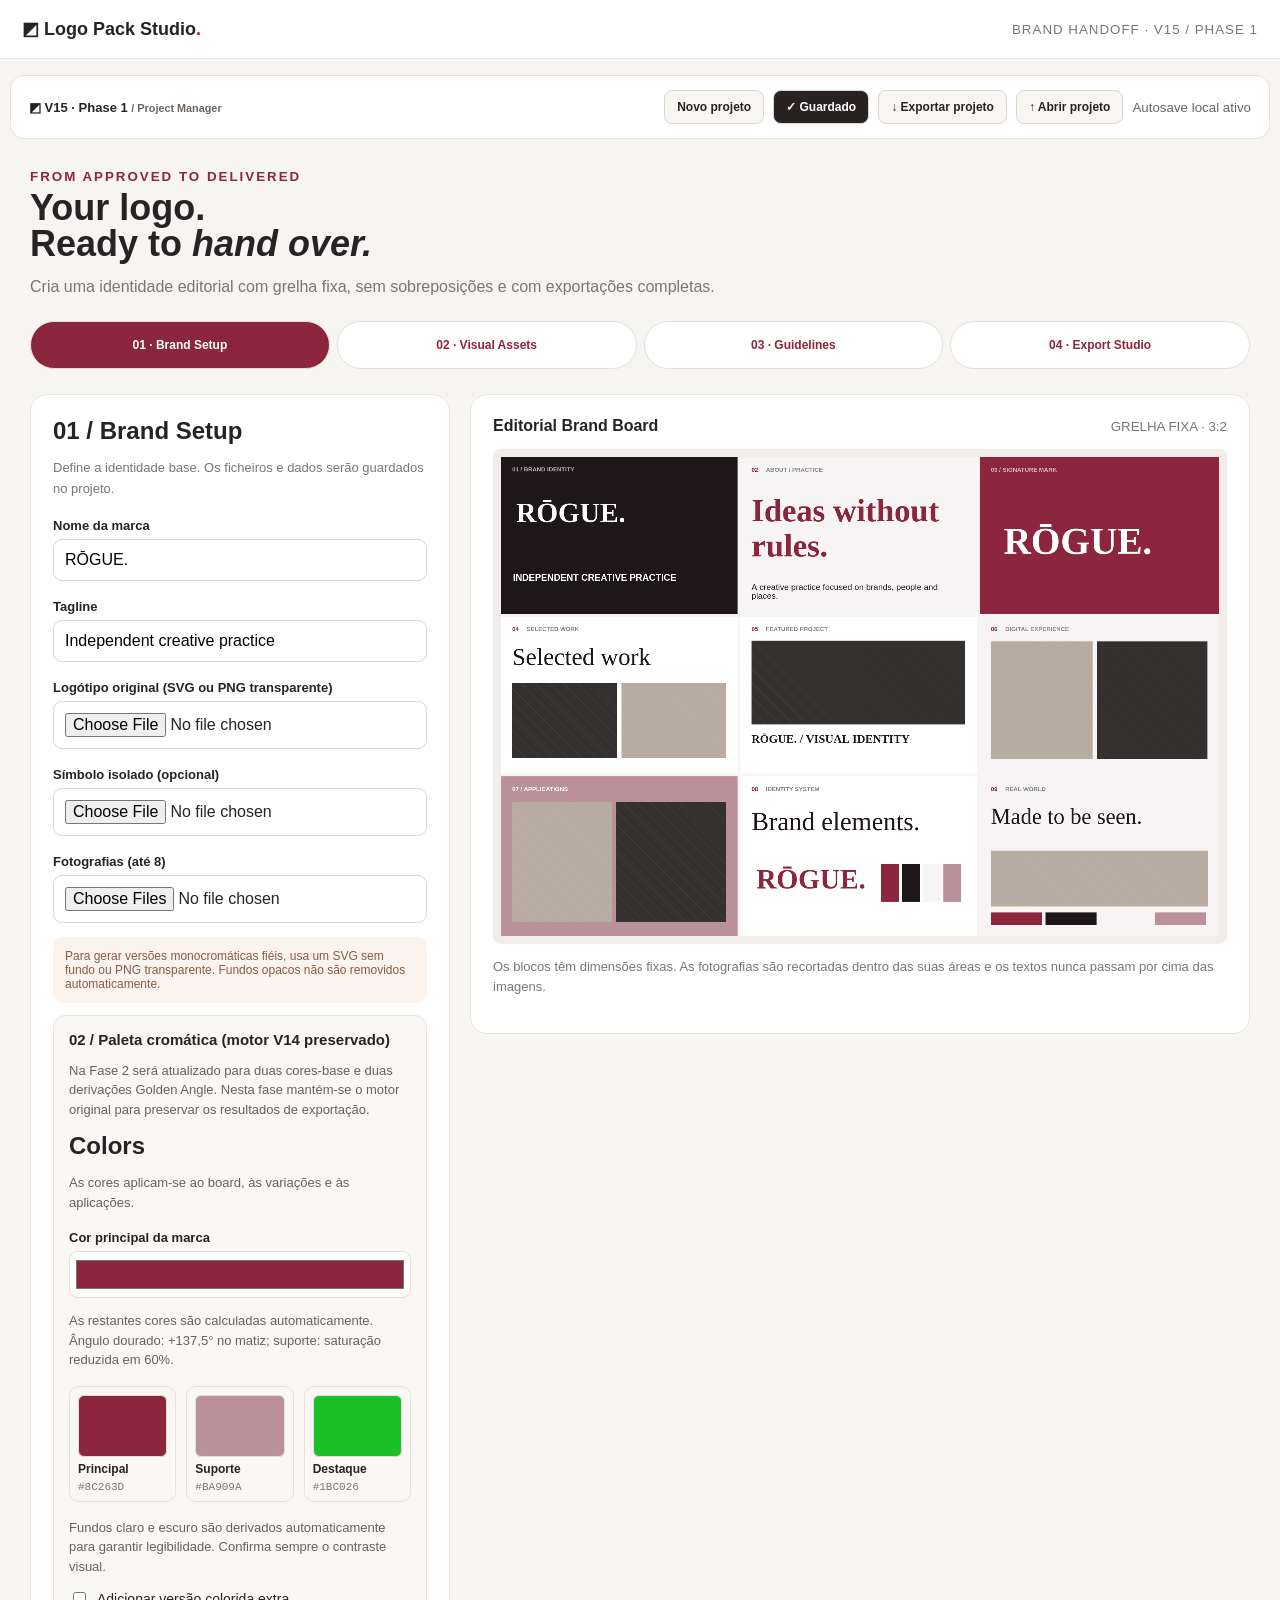
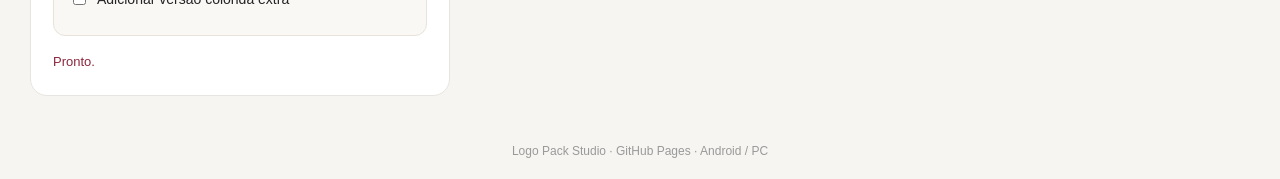
==== commit 9e88c32e: "Update index.html" ====
--- a/index.html
+++ b/index.html
@@ -2,4 +2,6 @@
 
 <link rel="stylesheet" href="css/base.css"><link rel="stylesheet" href="css/v15.css"></head><body><header><strong>◩ Logo Pack Studio<span style="color:#8c263d">.</span></strong><small>BRAND HANDOFF · V15 / PHASE 1</small></header><main><div class="hero"><small style="color:#8c263d;font-weight:700;letter-spacing:2px">FROM APPROVED TO DELIVERED</small><h1>Your logo.<br>Ready to <i>hand over.</i></h1><p>Cria uma identidade editorial com grelha fixa, sem sobreposições e com exportações completas.</p></div><nav class="steps"><button class="step active" data-step="0">01 · Brand & Assets</button><button class="step" data-step="1">02 · Colors</button><button class="step" data-step="2">03 · Export</button></nav><div class="layout"><div class="panel"><div class="stage" data-stage="0"><h2>Brand & Assets</h2><p>O logótipo principal é obrigatório. Símbolo e fotografias são opcionais.</p><label class="field">Nome da marca</label><input id="brand" type="text" value="RŌGUE."><label class="field">Tagline</label><input id="tagline" type="text" value="Independent creative practice"><label class="field">Logótipo original (SVG ou PNG transparente)</label><input id="logo" type="file" accept=".svg,.png,.webp,image/svg+xml,image/png,image/webp"><label class="field">Símbolo isolado (opcional)</label><input id="symbol" type="file" accept=".svg,.png,.webp,image/svg+xml,image/png,image/webp"><label class="field">Fotografias (até 8)</label><input id="photos" type="file" accept="image/*" multiple><div class="notice">Para gerar versões monocromáticas fiéis, usa um SVG sem fundo ou PNG transparente. Fundos opacos não são removidos automaticamente.</div><div class="buttons"><button id="next0">Continuar →</button></div></div><div class="stage hidden" data-stage="1"><h2>Colors</h2><p>As cores aplicam-se ao board, às variações e às aplicações.</p><label class="field" for="accent">Cor principal da marca</label><input id="accent" type="color" value="#8c263d"><p class="hint">As restantes cores são calculadas automaticamente. Ângulo dourado: +137,5° no matiz; suporte: saturação reduzida em 60%.</p><div class="palette-auto"><div class="palette-swatch"><span id="primary-swatch"></span><b>Principal</b><code id="primary-hex"></code></div><div class="palette-swatch"><span id="support-swatch"></span><b>Suporte</b><code id="support-hex"></code></div><div class="palette-swatch"><span id="accent-swatch"></span><b>Destaque</b><code id="accent-hex"></code></div></div><p class="hint">Fundos claro e escuro são derivados automaticamente para garantir legibilidade. Confirma sempre o contraste visual.</p><input id="dark" type="hidden" value="#171717"><input id="light" type="hidden" value="#f4f0ec"><input id="second" type="hidden" value="#a9a19a"><input id="golden" type="hidden" value="#ffc20f"><label class="check"><input id="extra" type="checkbox"> Adicionar versão colorida extra</label><div id="extra-fields" class="colorgrid hidden"><label>Cor do logótipo<input id="extraLogo" type="color" value="#8c263d"></label><label>Cor do fundo<input id="extraBg" type="color" value="#f4f0ec"></label></div><div class="buttons"><button class="secondary" id="back1">← Voltar</button><button id="next1">Continuar →</button></div></div><div class="stage hidden" data-stage="2"><h2>Ready to generate</h2><p>Pré-visualização e exportações usam a mesma grelha editorial.</p><label class="field">Título principal</label><input id="headline" type="text" value="Ideas without rules."><label class="field">Descrição</label><textarea id="description" rows="3">A creative practice focused on brands, people and places.</textarea><label class="field">Título de projeto</label><input id="project" type="text" value="Selected work"><label class="field">Resolução da imagem única</label><select id="resolution"><option value="2400">2400 × 1600 px</option><option value="3600" selected>3600 × 2400 px</option><option value="5400">5400 × 3600 px (alta resolução)</option></select><div class="notice"><strong>Os 3 resultados finais:</strong> Brand Board em PNG, Brand Guidelines A4 de 20 páginas em PDF, e ZIP com ambos e os assets individuais.</div><label class="field">Tipografia da marca (opcional: TTF, OTF, WOFF, WOFF2)</label><input id="brandFont" type="file" accept=".ttf,.otf,.woff,.woff2"><label class="field">Elementos gráficos próprios (opcional, até 4)</label><input id="graphics" type="file" accept="image/svg+xml,image/png,image/webp" multiple><div class="buttons"><button id="png">↓ Brand Board PNG</button><button id="pdf">↓ Brand Guidelines · 20 páginas</button><button id="zip">↓ ZIP Brand Pack completo</button></div><div class="notice">O PDF contém 20 páginas A4 rasterizadas a alta resolução. O ZIP preserva os SVG originais quando fornecidos. A exportação pode demorar em telemóveis.</div><div class="preview-guide"><strong>Pré-visualização do manual</strong><p class="hint">As páginas são geradas a partir dos dados da marca. Mostramos a capa, as normas do logótipo e a tipografia.</p><div id="guide-thumbs" class="thumb-grid"></div><button class="secondary" id="refreshGuide" type="button">Atualizar pré-visualização</button></div><div class="notice">O PDF de Brand Guidelines tem 20 páginas A4. SVG original incluído no ZIP quando carregado. Os formatos de impressão vetoriais exigem tratamento separado.</div><div class="buttons"><button class="secondary" id="back2">← Voltar</button></div></div><div id="status" role="status" aria-live="polite">Pronto.</div></div><div class="preview"><div class="preview-top"><strong>Editorial Brand Board</strong><small>GRELHA FIXA · 3:2</small></div><div class="canvas-wrap"><canvas id="board" width="1800" height="1200"></canvas></div><p class="hint">Os blocos têm dimensões fixas. As fotografias são recortadas dentro das suas áreas e os textos nunca passam por cima das imagens.</p></div></div></main><div class="footer">Logo Pack Studio · GitHub Pages · Android / PC</div>
 
-<script src="js/legacy-engine.js"></script><script src="js/app-v15.js"></script></body></html>
+<script src="js/legacy-engine.js"></script>
+<script src="js/zip-fix.js"></script>
+<script src="js/app-v15.js"></script></body></html>
--- a/css/base.css
+++ b/css/base.css
@@ -0,0 +1,4 @@
+
+:root{font-family:Inter,Arial,sans-serif;color:#252326;background:#f7f5f2}*{box-sizing:border-box}body{margin:0}header{background:#fff;border-bottom:1px solid #e7e4e1;padding:18px max(22px,calc((100vw - 1260px)/2));display:flex;justify-content:space-between;align-items:center}header strong{font-size:18px}header small{color:#777}main{max-width:1260px;margin:28px auto;padding:0 20px}.hero h1{font-size:36px;line-height:1;margin:5px 0 10px}.hero p{color:#797579}.steps{display:flex;gap:10px;margin:25px 0}.step{background:white;border:1px solid #e4e0dc;border-radius:24px;padding:12px 18px;font-weight:700;cursor:pointer;color:#8c263d}.step.active{background:#8c263d;color:white}.layout{display:grid;grid-template-columns:minmax(300px,420px) minmax(0,1fr);gap:20px;align-items:start}.panel,.preview{background:#fff;border:1px solid #e8e4e1;border-radius:17px;padding:22px}.panel h2{font-size:24px;margin:0 0 10px}.panel p,.hint{font-size:13px;line-height:1.6;color:#777}.field{display:block;font-size:13px;font-weight:700;margin:18px 0 6px}input[type=text],input[type=file],select,textarea{width:100%;border:1px solid #ddd8d4;border-radius:9px;padding:11px;font:inherit;background:#fff}input[type=color]{width:100%;height:47px;border:1px solid #ddd;border-radius:9px;padding:4px;background:white}.colorgrid{display:grid;grid-template-columns:1fr 1fr;gap:10px}.colorgrid label{font-size:12px;font-weight:700}.colorgrid input{margin-top:7px}button{border:0;border-radius:10px;background:#8c263d;color:white;font:inherit;font-weight:700;padding:13px 18px;cursor:pointer}button.secondary{background:#f3efec;color:#8c263d;border:1px solid #e5dbd6}button:disabled{opacity:.5}.buttons{display:flex;flex-wrap:wrap;gap:8px;margin-top:16px}.buttons button{flex:1;min-width:130px}.check{display:flex;align-items:center;gap:8px;margin:12px 0;font-size:14px}.check input{accent-color:#8c263d}.preview-top{display:flex;justify-content:space-between;gap:12px;align-items:center;margin-bottom:14px}.preview-top small{color:#777}.canvas-wrap{background:#f0edeb;padding:8px;border-radius:8px;overflow:hidden}canvas{display:block;width:100%;height:auto;background:white}#status{font-size:13px;line-height:1.6;color:#8c263d;margin-top:16px;white-space:pre-wrap}.hidden{display:none!important}.footer{padding:20px;text-align:center;color:#999;font-size:12px}.notice{background:#fbf3ee;padding:12px;border-radius:9px;font-size:12px;color:#885b47;margin-top:14px}@media(max-width:800px){.layout{grid-template-columns:1fr}.hero h1{font-size:30px}.steps{overflow:auto}.step{white-space:nowrap;padding:10px}.panel,.preview{padding:15px}header small{display:none}}
+.palette-auto{display:grid;grid-template-columns:repeat(3,minmax(0,1fr));gap:10px;margin:16px 0}.palette-swatch{border:1px solid #e6e1dc;border-radius:10px;padding:8px;display:flex;flex-direction:column;gap:5px;font-size:12px}.palette-swatch span{height:62px;border-radius:6px;border:1px solid #ddd}.palette-swatch code{font-size:11px;color:#777;overflow-wrap:anywhere}@media(max-width:420px){.palette-auto{gap:5px}.palette-swatch{padding:5px}}
+.preview-guide{margin-top:20px;padding:14px;border:1px solid #e9e3df;border-radius:12px}.thumb-grid{display:grid;grid-template-columns:repeat(3,minmax(0,1fr));gap:8px;margin:12px 0}.thumb-grid canvas{border:1px solid #ddd;max-width:100%;aspect-ratio:210/297;object-fit:contain}.thumb-grid small{font-size:10px;color:#777}.panel .buttons button{min-width:145px}@media(max-width:480px){.thumb-grid{grid-template-columns:repeat(2,1fr)}} 
--- a/css/v15.css
+++ b/css/v15.css
@@ -0,0 +1,2 @@
+
+:root{--v15:#8c263d}header{flex-wrap:wrap;gap:12px}header small{letter-spacing:1px}.project-toolbar{max-width:1260px;margin:16px auto 0;padding:14px 18px;background:#fff;border:1px solid #e7e0d8;border-radius:14px;display:flex;align-items:center;gap:9px;flex-wrap:wrap}.project-toolbar button{border:1px solid #ded6cf;border-radius:8px;padding:9px 12px;background:#f8f6f3;color:#292422;cursor:pointer;font-size:12px}.project-toolbar button.primary{background:#282322;color:white}.project-toolbar strong{margin-right:auto;font-size:13px}.project-toolbar small{color:#6d6660}.v15-tabs{display:grid!important;grid-template-columns:repeat(4,minmax(0,1fr))!important;gap:7px!important}.v15-tabs button{font-size:12px!important;white-space:normal!important;min-height:48px}.v15-card{background:#faf8f5;border:1px solid #e9e2db;border-radius:12px;padding:15px;margin:12px 0}.v15-card h3{font-size:15px;margin:0 0 9px}.v15-card p{font-size:13px;color:#68615a;line-height:1.5}.v15-pill{display:inline-block;border:1px solid #d9cec5;border-radius:100px;padding:5px 9px;font-size:11px;margin:3px;color:#665a50}.v15-page-list{display:grid;grid-template-columns:repeat(5,minmax(0,1fr));gap:5px;margin:12px 0}.v15-page-list button{padding:9px 2px!important;min-width:0!important;font-size:12px!important;background:#f2ede8!important;color:#3d3530!important;border:1px solid #e2d7ce!important;border-radius:7px!important}.v15-page-list button.chosen{background:#8c263d!important;color:white!important}.v15-page-preview{display:flex;justify-content:center;background:#eee9e3;padding:15px;border-radius:10px}.v15-page-preview canvas{width:min(100%,330px);height:auto;box-shadow:0 6px 22px #0002}.v15-controls{display:flex;gap:8px;flex-wrap:wrap}.v15-controls button{font-size:12px!important;min-width:0!important}.v15-help{font-size:12px;color:#716860;line-height:1.6}.v15-advanced{border-top:1px solid #e5dcd4;padding-top:12px;margin-top:12px}.v15-status{max-width:1260px;margin:0 auto;color:#746b62;font-size:12px;padding:0 6px}.stage[data-stage="1"] .v15-card{margin-bottom:16px}@media(max-width:640px){.project-toolbar{margin:10px 12px}.v15-tabs{grid-template-columns:repeat(2,minmax(0,1fr))!important}.v15-page-list{grid-template-columns:repeat(5,minmax(0,1fr))}.project-toolbar strong{width:100%}.v15-controls button{flex:1}}
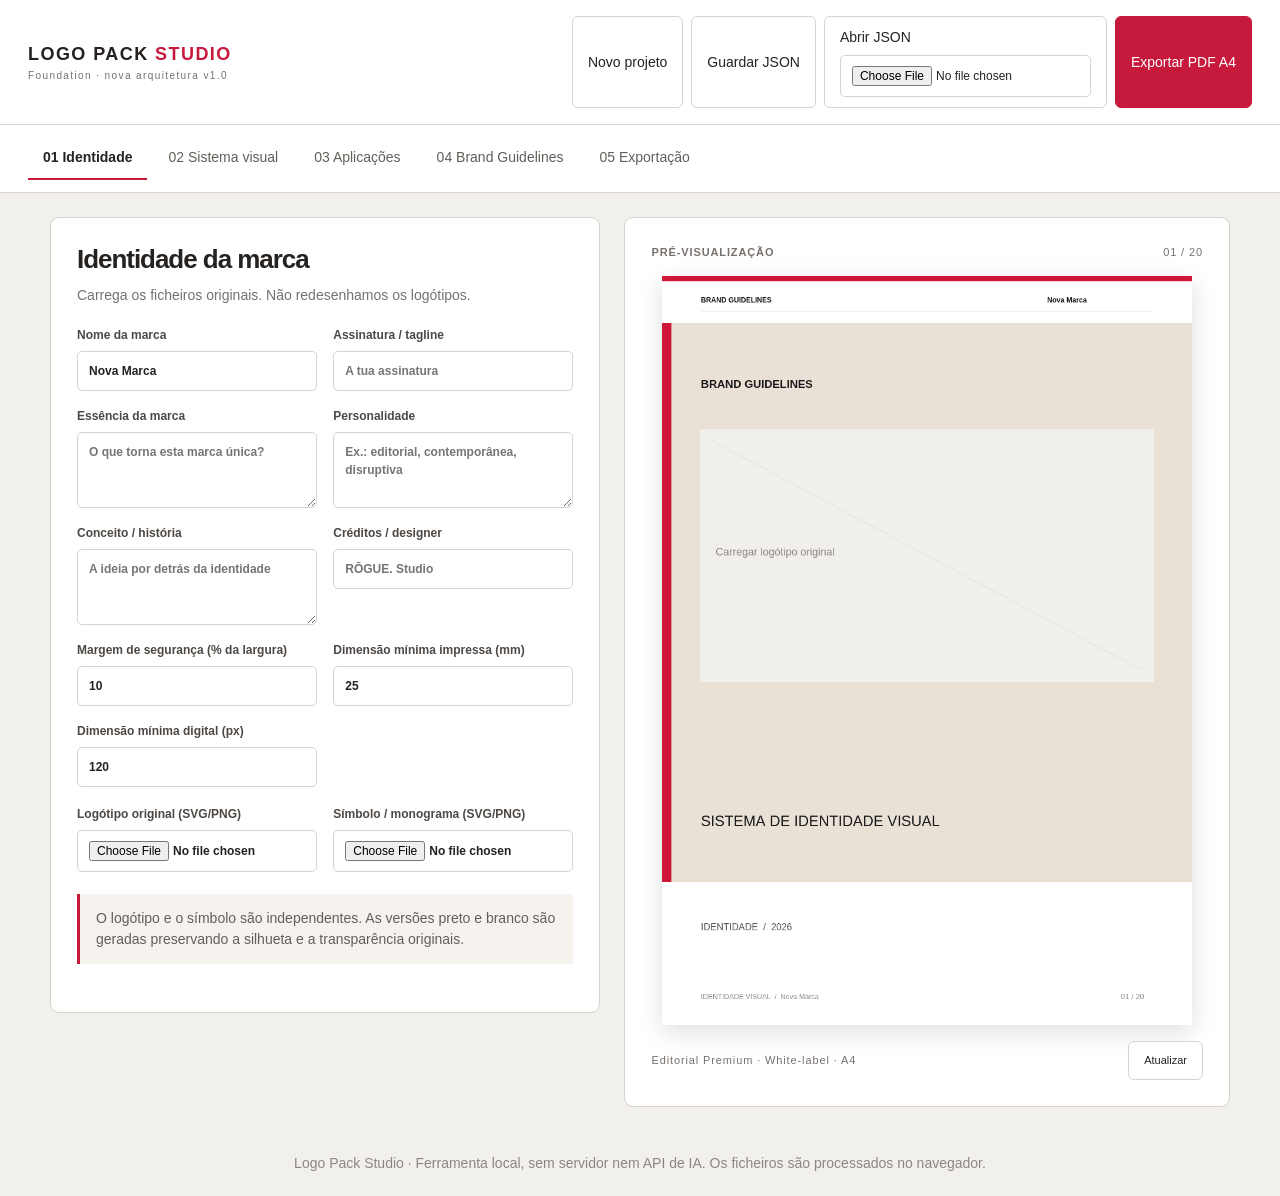
==== commit e7c92fee: "Add files via upload" ====
--- a/index.html
+++ b/index.html
@@ -1,7 +1,8 @@
-<!doctype html><html lang="pt"><head><meta charset="utf-8"><meta name="viewport" content="width=device-width,initial-scale=1"><title>Logo Pack Studio V15 — Fase 1</title>
-
-<link rel="stylesheet" href="css/base.css"><link rel="stylesheet" href="css/v15.css"></head><body><header><strong>◩ Logo Pack Studio<span style="color:#8c263d">.</span></strong><small>BRAND HANDOFF · V15 / PHASE 1</small></header><main><div class="hero"><small style="color:#8c263d;font-weight:700;letter-spacing:2px">FROM APPROVED TO DELIVERED</small><h1>Your logo.<br>Ready to <i>hand over.</i></h1><p>Cria uma identidade editorial com grelha fixa, sem sobreposições e com exportações completas.</p></div><nav class="steps"><button class="step active" data-step="0">01 · Brand & Assets</button><button class="step" data-step="1">02 · Colors</button><button class="step" data-step="2">03 · Export</button></nav><div class="layout"><div class="panel"><div class="stage" data-stage="0"><h2>Brand & Assets</h2><p>O logótipo principal é obrigatório. Símbolo e fotografias são opcionais.</p><label class="field">Nome da marca</label><input id="brand" type="text" value="RŌGUE."><label class="field">Tagline</label><input id="tagline" type="text" value="Independent creative practice"><label class="field">Logótipo original (SVG ou PNG transparente)</label><input id="logo" type="file" accept=".svg,.png,.webp,image/svg+xml,image/png,image/webp"><label class="field">Símbolo isolado (opcional)</label><input id="symbol" type="file" accept=".svg,.png,.webp,image/svg+xml,image/png,image/webp"><label class="field">Fotografias (até 8)</label><input id="photos" type="file" accept="image/*" multiple><div class="notice">Para gerar versões monocromáticas fiéis, usa um SVG sem fundo ou PNG transparente. Fundos opacos não são removidos automaticamente.</div><div class="buttons"><button id="next0">Continuar →</button></div></div><div class="stage hidden" data-stage="1"><h2>Colors</h2><p>As cores aplicam-se ao board, às variações e às aplicações.</p><label class="field" for="accent">Cor principal da marca</label><input id="accent" type="color" value="#8c263d"><p class="hint">As restantes cores são calculadas automaticamente. Ângulo dourado: +137,5° no matiz; suporte: saturação reduzida em 60%.</p><div class="palette-auto"><div class="palette-swatch"><span id="primary-swatch"></span><b>Principal</b><code id="primary-hex"></code></div><div class="palette-swatch"><span id="support-swatch"></span><b>Suporte</b><code id="support-hex"></code></div><div class="palette-swatch"><span id="accent-swatch"></span><b>Destaque</b><code id="accent-hex"></code></div></div><p class="hint">Fundos claro e escuro são derivados automaticamente para garantir legibilidade. Confirma sempre o contraste visual.</p><input id="dark" type="hidden" value="#171717"><input id="light" type="hidden" value="#f4f0ec"><input id="second" type="hidden" value="#a9a19a"><input id="golden" type="hidden" value="#ffc20f"><label class="check"><input id="extra" type="checkbox"> Adicionar versão colorida extra</label><div id="extra-fields" class="colorgrid hidden"><label>Cor do logótipo<input id="extraLogo" type="color" value="#8c263d"></label><label>Cor do fundo<input id="extraBg" type="color" value="#f4f0ec"></label></div><div class="buttons"><button class="secondary" id="back1">← Voltar</button><button id="next1">Continuar →</button></div></div><div class="stage hidden" data-stage="2"><h2>Ready to generate</h2><p>Pré-visualização e exportações usam a mesma grelha editorial.</p><label class="field">Título principal</label><input id="headline" type="text" value="Ideas without rules."><label class="field">Descrição</label><textarea id="description" rows="3">A creative practice focused on brands, people and places.</textarea><label class="field">Título de projeto</label><input id="project" type="text" value="Selected work"><label class="field">Resolução da imagem única</label><select id="resolution"><option value="2400">2400 × 1600 px</option><option value="3600" selected>3600 × 2400 px</option><option value="5400">5400 × 3600 px (alta resolução)</option></select><div class="notice"><strong>Os 3 resultados finais:</strong> Brand Board em PNG, Brand Guidelines A4 de 20 páginas em PDF, e ZIP com ambos e os assets individuais.</div><label class="field">Tipografia da marca (opcional: TTF, OTF, WOFF, WOFF2)</label><input id="brandFont" type="file" accept=".ttf,.otf,.woff,.woff2"><label class="field">Elementos gráficos próprios (opcional, até 4)</label><input id="graphics" type="file" accept="image/svg+xml,image/png,image/webp" multiple><div class="buttons"><button id="png">↓ Brand Board PNG</button><button id="pdf">↓ Brand Guidelines · 20 páginas</button><button id="zip">↓ ZIP Brand Pack completo</button></div><div class="notice">O PDF contém 20 páginas A4 rasterizadas a alta resolução. O ZIP preserva os SVG originais quando fornecidos. A exportação pode demorar em telemóveis.</div><div class="preview-guide"><strong>Pré-visualização do manual</strong><p class="hint">As páginas são geradas a partir dos dados da marca. Mostramos a capa, as normas do logótipo e a tipografia.</p><div id="guide-thumbs" class="thumb-grid"></div><button class="secondary" id="refreshGuide" type="button">Atualizar pré-visualização</button></div><div class="notice">O PDF de Brand Guidelines tem 20 páginas A4. SVG original incluído no ZIP quando carregado. Os formatos de impressão vetoriais exigem tratamento separado.</div><div class="buttons"><button class="secondary" id="back2">← Voltar</button></div></div><div id="status" role="status" aria-live="polite">Pronto.</div></div><div class="preview"><div class="preview-top"><strong>Editorial Brand Board</strong><small>GRELHA FIXA · 3:2</small></div><div class="canvas-wrap"><canvas id="board" width="1800" height="1200"></canvas></div><p class="hint">Os blocos têm dimensões fixas. As fotografias são recortadas dentro das suas áreas e os textos nunca passam por cima das imagens.</p></div></div></main><div class="footer">Logo Pack Studio · GitHub Pages · Android / PC</div>
-
-<script src="js/legacy-engine.js"></script>
-<script src="js/zip-fix.js"></script>
-<script src="js/app-v15.js"></script></body></html>
+<!doctype html><html lang="pt"><head><meta charset="utf-8"><meta name="viewport" content="width=device-width,initial-scale=1"><title>Logo Pack Studio — Foundation</title><link rel="stylesheet" href="style.css"></head><body>
+<header><div><b class="brand">LOGO PACK <em>STUDIO</em></b><small>Foundation · nova arquitetura v1.0</small></div><div class="head-actions"><button id="newProject" class="ghost">Novo projeto</button><button id="saveProject" class="ghost">Guardar JSON</button><label class="button ghost">Abrir JSON<input type="file" id="openProject" accept=".json" hidden></label><button id="exportPdf" class="primary">Exportar PDF A4</button></div></header>
+<nav id="tabs"><button class="active" data-tab="identity">01 Identidade</button><button data-tab="visual">02 Sistema visual</button><button data-tab="assets">03 Aplicações</button><button data-tab="guide">04 Brand Guidelines</button><button data-tab="export">05 Exportação</button></nav>
+<main><section id="workspace"><div class="pane active" id="tab-identity"><h1>Identidade da marca</h1><p class="muted">Carrega os ficheiros originais. Não redesenhamos os logótipos.</p><div class="fields"><label>Nome da marca<input id="brandName" value="Nova Marca"></label><label>Assinatura / tagline<input id="tagline" placeholder="A tua assinatura"></label><label>Essência da marca<textarea id="essence" rows="3" placeholder="O que torna esta marca única?"></textarea></label><label>Personalidade<textarea id="personality" rows="3" placeholder="Ex.: editorial, contemporânea, disruptiva"></textarea></label><label>Conceito / história<textarea id="concept" rows="3" placeholder="A ideia por detrás da identidade"></textarea></label><label>Créditos / designer<input id="credits" placeholder="RŌGUE. Studio"></label><label>Margem de segurança (% da largura)<input id="safeArea" type="number" min="5" max="35" value="10"></label><label>Dimensão mínima impressa (mm)<input id="minPrint" type="number" min="5" max="120" value="25"></label><label>Dimensão mínima digital (px)<input id="minDigital" type="number" min="20" max="600" value="120"></label></div><div class="fields"><label>Logótipo original (SVG/PNG)<input type="file" data-asset="logo" accept="image/svg+xml,image/png,image/jpeg,image/webp"></label><label>Símbolo / monograma (SVG/PNG)<input type="file" data-asset="symbol" accept="image/svg+xml,image/png,image/jpeg,image/webp"></label></div><div class="notice">O logótipo e o símbolo são independentes. As versões preto e branco são geradas preservando a silhueta e a transparência originais.</div></div>
+<div class="pane" id="tab-visual"><h1>Sistema visual</h1><h2>Cores</h2><div class="fields"><label>Cor principal<input id="primary" type="color" value="#CE1738"></label><label>Cor secundária<input id="secondary" type="color" value="#E9E1D5"></label><label>Modo de geração<select id="paletteMethod"><option value="golden">Ângulo dourado · 137,5°</option><option value="analogous">Análogas · ±30°</option><option value="triadic">Triádicas · 120°</option><option value="complementary">Complementares · 180°</option></select></label><label class="toggle"><input id="autoSecondary" type="checkbox"> Gerar também a cor secundária</label><label>Cor de apoio 1<input id="support1" type="color" value="#7B172E"></label><label>Cor de apoio 2<input id="support2" type="color" value="#D1C4B4"></label></div><button id="generatePalette" class="ghost">Gerar paleta com o método escolhido</button><div id="palettePreview" class="swatches"></div><h2>Tipografia</h2><p class="muted">Upload independente para H1, H2 e H3 / corpo. TTF, OTF ou WOFF.</p><div class="fields"><label>H1 — títulos<input type="file" data-font="h1" accept=".ttf,.otf,.woff,.woff2"></label><label>H2 — subtítulos<input type="file" data-font="h2" accept=".ttf,.otf,.woff,.woff2"></label><label>H3 — corpo<input type="file" data-font="h3" accept=".ttf,.otf,.woff,.woff2"></label></div><div id="fontPreview" class="font-preview"></div><h2>Pattern Studio</h2><div class="choice"><label><input type="radio" name="patternMode" value="generate" checked> Gerar a partir do símbolo</label><label><input type="radio" name="patternMode" value="upload"> Importar pattern</label></div><label id="patternUploadLabel" hidden>Pattern (SVG/PNG)<input type="file" data-asset="pattern" accept="image/svg+xml,image/png,image/jpeg,image/webp"></label><div class="fields"><label>Escala do pattern<input id="patternScale" type="range" min="25" max="160" value="72"></label><label>Espaçamento<input id="patternGap" type="range" min="0" max="100" value="28"></label></div><canvas id="patternPreview" width="540" height="260"></canvas></div>
+<div class="pane" id="tab-assets"><h1>Aplicações e materiais</h1><p class="muted">Os ficheiros carregados surgem no Brand Board e nas páginas de aplicações. Não são criadas fotografias fictícias.</p><div class="fields"><label>Fotografia / direção de arte<input type="file" data-asset="photo" accept="image/*"></label><label>Cartão de visita / estacionário<input type="file" data-asset="stationery" accept="image/*"></label><label>Instagram / redes sociais<input type="file" data-asset="social" accept="image/*"></label><label>Campanha / outdoor<input type="file" data-asset="campaign" accept="image/*"></label></div><h2>Biblioteca de mockups</h2><p class="muted">Templates de apresentação internos. Podes carregar uma biblioteca adicional alojada no GitHub através de um manifesto JSON.</p><div class="fields"><label>Mockup selecionado<select id="mockupType"><option value="business">Cartão de visita</option><option value="poster">Cartaz editorial</option><option value="social">Post Instagram</option><option value="story">Story Instagram</option><option value="outdoor">Outdoor</option></select></label><label>URL do manifesto da biblioteca GitHub (JSON)<input id="mockupManifest" type="url" placeholder="https://raw.githubusercontent.com/.../mockups.json"></label></div><button id="loadLibrary" class="ghost">Carregar biblioteca GitHub</button><div id="libraryStatus" class="muted"></div><div id="mockupPreview" class="mockup-preview"></div><p class="muted">Os templates são composições 2D demonstrativas, não fotografias realistas. Para aplicações reais, utiliza os uploads acima.</p></div>
+<div class="pane" id="tab-guide"><h1>Brand Guidelines</h1><p class="muted">20 páginas A4 · 210 × 297 mm. O mesmo canvas desenha a pré-visualização e é exportado para o PDF.</p><div class="guide-controls"><label>Selecionar página<select id="pageSelect"></select></label><button id="prevPage" class="ghost">← Anterior</button><button id="nextPage" class="ghost">Seguinte →</button><button id="allPages" class="ghost">Ver miniaturas</button></div><div id="thumbnails" hidden></div></div>
+<div class="pane" id="tab-export"><h1>Exportação do Brand Pack</h1><p class="muted">Downloads criados localmente no teu navegador.</p><div class="export-grid"><button id="exportPdf2" class="primary">Brand Guidelines · PDF A4 (20p)</button><button id="exportBoard" class="ghost">Brand Board · PNG</button><button id="exportPalette" class="ghost">Paleta · SVG</button><button id="exportZip" class="ghost">Brand Pack completo · ZIP</button><button id="exportPattern" class="ghost">Pattern · PNG</button></div><p class="muted">ZIP: SVG, PNG e JPEG de todas as variantes, símbolo, favicons, paleta SVG/JSON/TXT, patterns, aplicações, Brand Board e PDF.</p><button id="validateProject" class="ghost">Validar projeto</button><div id="validation" class="validation"></div><div id="exportStatus" role="status"></div></div></section><aside><div class="preview-heading"><b>PRÉ-VISUALIZAÇÃO</b><span id="pageCounter">01 / 20</span></div><canvas id="pageCanvas" width="900" height="1273"></canvas><div class="preview-footer"><span>Editorial Premium · White-label · A4</span><button id="refresh" class="ghost">Atualizar</button></div></aside></main><footer>Logo Pack Studio · Ferramenta local, sem servidor nem API de IA. Os ficheiros são processados no navegador.</footer><script src="vendor/jszip.min.js"></script><script src="app.js"></script></body></html>
--- a/style.css
+++ b/style.css
@@ -0,0 +1,3 @@
+:root{--bg:#f2f0ed;--ink:#252220;--line:#d9d3cb;--muted:#77716d;--accent:#c7193b}*{box-sizing:border-box}body{margin:0;font:14px/1.5 Inter,Arial,sans-serif;color:var(--ink);background:var(--bg)}header{display:flex;justify-content:space-between;align-items:center;gap:18px;padding:16px 28px;background:#fff;border-bottom:1px solid var(--line)}.brand{font-size:18px;letter-spacing:.08em}.brand em{color:var(--accent);font-style:normal}header small{display:block;color:var(--muted);font-size:10px;letter-spacing:.14em}.head-actions{display:flex;gap:8px;flex-wrap:wrap}button,.button{cursor:pointer;font:inherit;padding:10px 15px;border:1px solid var(--line);border-radius:6px;background:#fff;color:var(--ink)}button:hover,.button:hover{border-color:#999}.primary{background:var(--accent);border-color:var(--accent);color:#fff}.ghost{background:#fff}nav{display:flex;gap:6px;padding:12px 28px;border-bottom:1px solid var(--line);background:#fff;overflow:auto}nav button{white-space:nowrap;border:0;border-bottom:2px solid transparent;border-radius:0;background:transparent;color:#625e59}nav button.active{border-color:var(--accent);color:var(--ink);font-weight:700}main{display:grid;grid-template-columns:minmax(350px,1fr) minmax(440px,1.1fr);gap:24px;width:100%;max-width:none;margin:auto;padding:24px 28px;align-items:start}#workspace,aside{background:#fff;border:1px solid var(--line);border-radius:9px;padding:26px;min-width:0}.pane{display:none}.pane.active{display:block}h1{font-size:26px;line-height:1.2;letter-spacing:-.04em;margin:0 0 10px}h2{font-size:16px;margin:27px 0 12px}.muted{color:var(--muted);margin:6px 0 20px}.fields{display:grid;grid-template-columns:repeat(2,minmax(0,1fr));gap:16px;margin:18px 0}label{display:block;font-size:12px;font-weight:650;color:#4d4844}input:not([type=radio]),textarea,select{display:block;width:100%;margin-top:7px;padding:10px 11px;border:1px solid var(--line);border-radius:5px;background:#fff;color:var(--ink);font:inherit;min-width:0}input[type=color]{height:48px;padding:3px}input[type=file]{font-size:12px}textarea{resize:vertical}.notice{padding:14px 16px;background:#f6f3ef;color:#625e59;border-left:3px solid var(--accent);margin:22px 0}.swatches{display:flex;gap:8px;margin:16px 0}.swatches>div{flex:1;min-width:0}.swatches i{display:block;height:65px;border-radius:4px}.swatches small{font-size:10px}.font-preview{background:#f8f6f2;padding:16px}.choice{display:flex;gap:20px;margin:10px 0}.choice label{display:flex;align-items:center;gap:7px}#patternPreview{width:100%;height:auto;border:1px solid var(--line);margin-top:14px}.preview-heading,.preview-footer{display:flex;justify-content:space-between;align-items:center;gap:12px;font-size:11px;letter-spacing:.08em;color:#77716d}.preview-heading{margin-bottom:15px}#pageCanvas{display:block;width:min(100%,530px);height:auto;box-shadow:0 7px 24px #0002;margin:0 auto;background:#fff}.preview-footer{margin-top:16px}.guide-controls{display:flex;gap:9px;align-items:end;flex-wrap:wrap}.guide-controls label{flex:1;min-width:120px}#thumbnails{display:grid;grid-template-columns:repeat(4,1fr);gap:10px;margin-top:16px}#thumbnails button{padding:5px}#thumbnails canvas{width:100%;height:auto;display:block}.export-grid{display:grid;gap:10px}#exportStatus{margin-top:18px;color:#625e59}footer{text-align:center;color:#8d8680;padding:22px}@media(max-width:960px){main{grid-template-columns:1fr;padding:14px}header{padding:14px;flex-wrap:wrap}nav{padding:8px 14px}#workspace,aside{padding:16px}.fields{grid-template-columns:1fr}}
+
+.toggle{display:flex!important;align-items:center;gap:8px}.toggle input{width:auto!important}.mockup-preview{margin-top:14px;max-width:660px}.mockup-preview canvas{width:100%;height:auto;border:1px solid #ddd;border-radius:9px}.library-grid{display:grid;grid-template-columns:repeat(auto-fill,minmax(135px,1fr));gap:12px;margin-top:12px}.library-grid>div{display:flex;flex-direction:column;gap:6px;padding:8px;background:#f5f4f2;border-radius:6px}.library-grid img{width:100%;height:100px;object-fit:contain}.library-grid button{font-size:11px}.validation{margin-top:14px;font-size:13px;line-height:1.6}.validation ul{padding-left:20px}body{max-width:none}main{max-width:none!important;width:calc(100% - 44px)!important;margin-left:auto!important;margin-right:auto!important}#workspace{min-width:0}aside{min-width:0}
